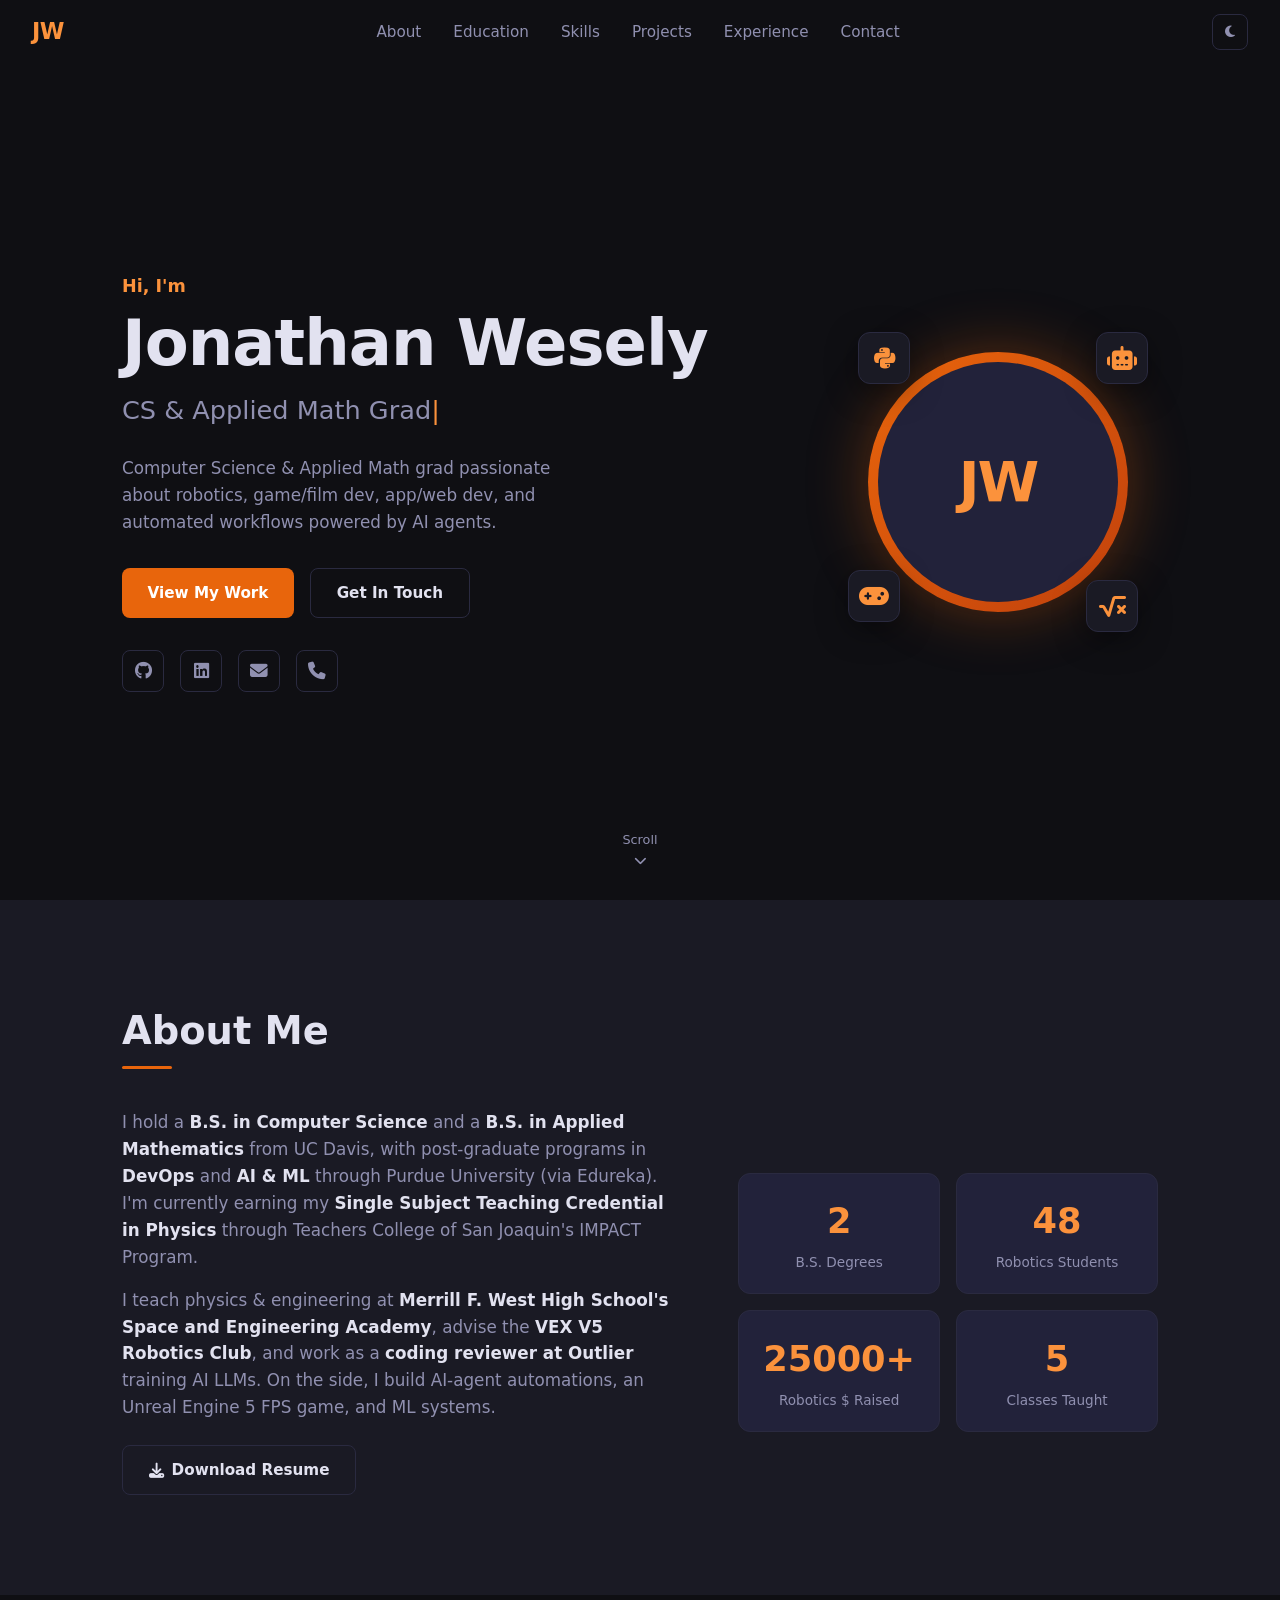
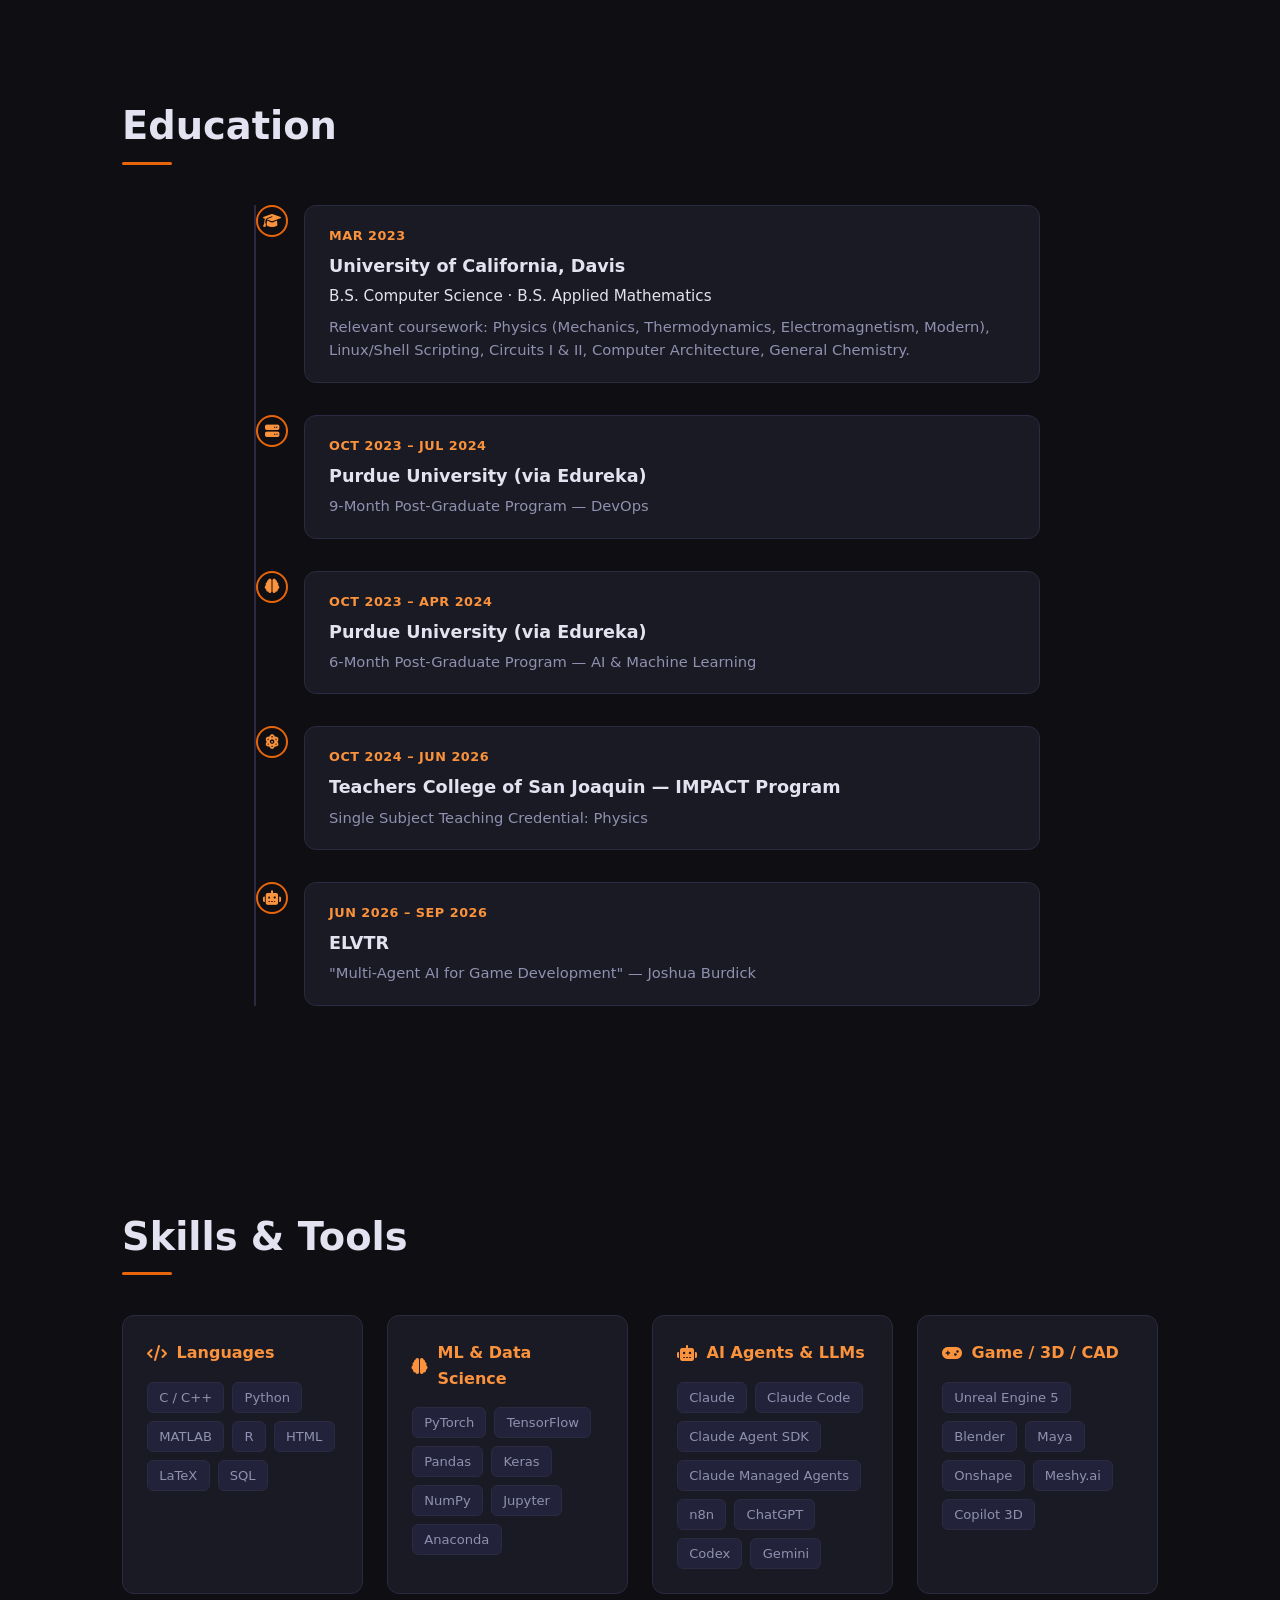
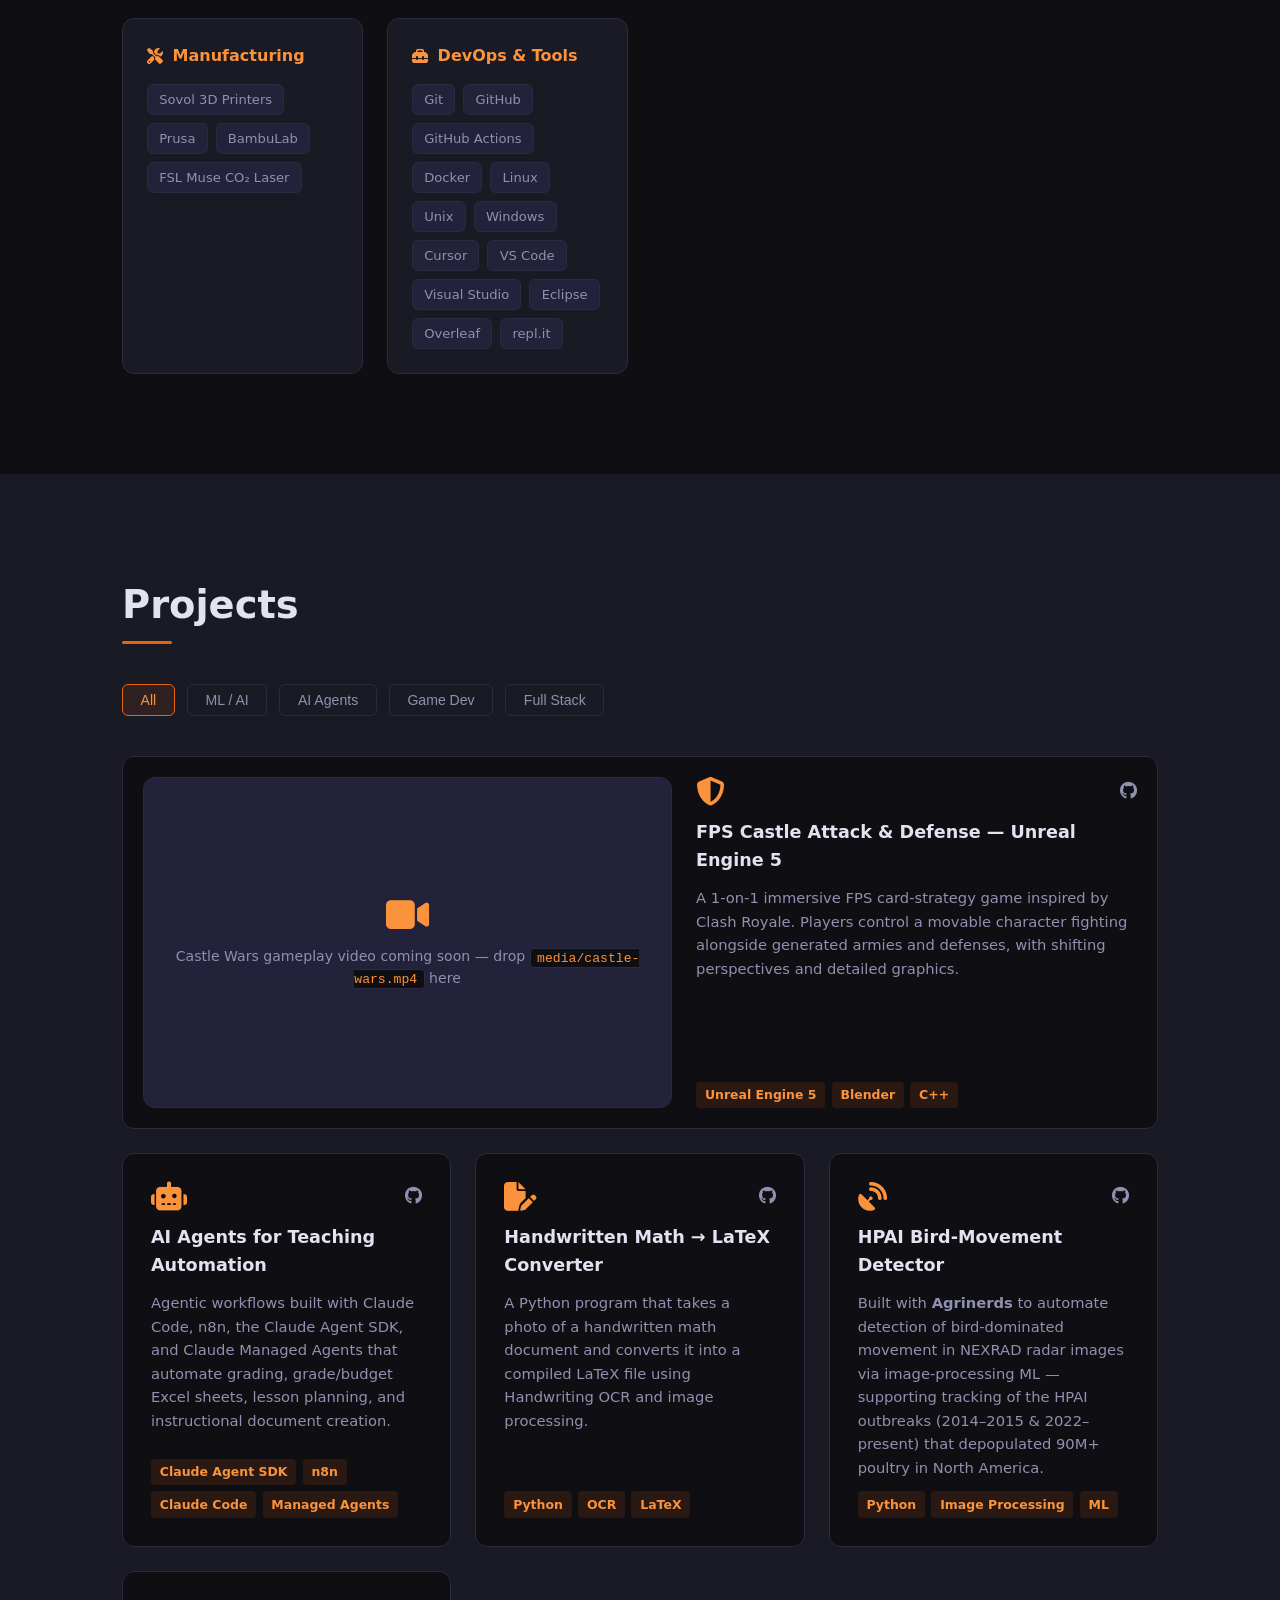
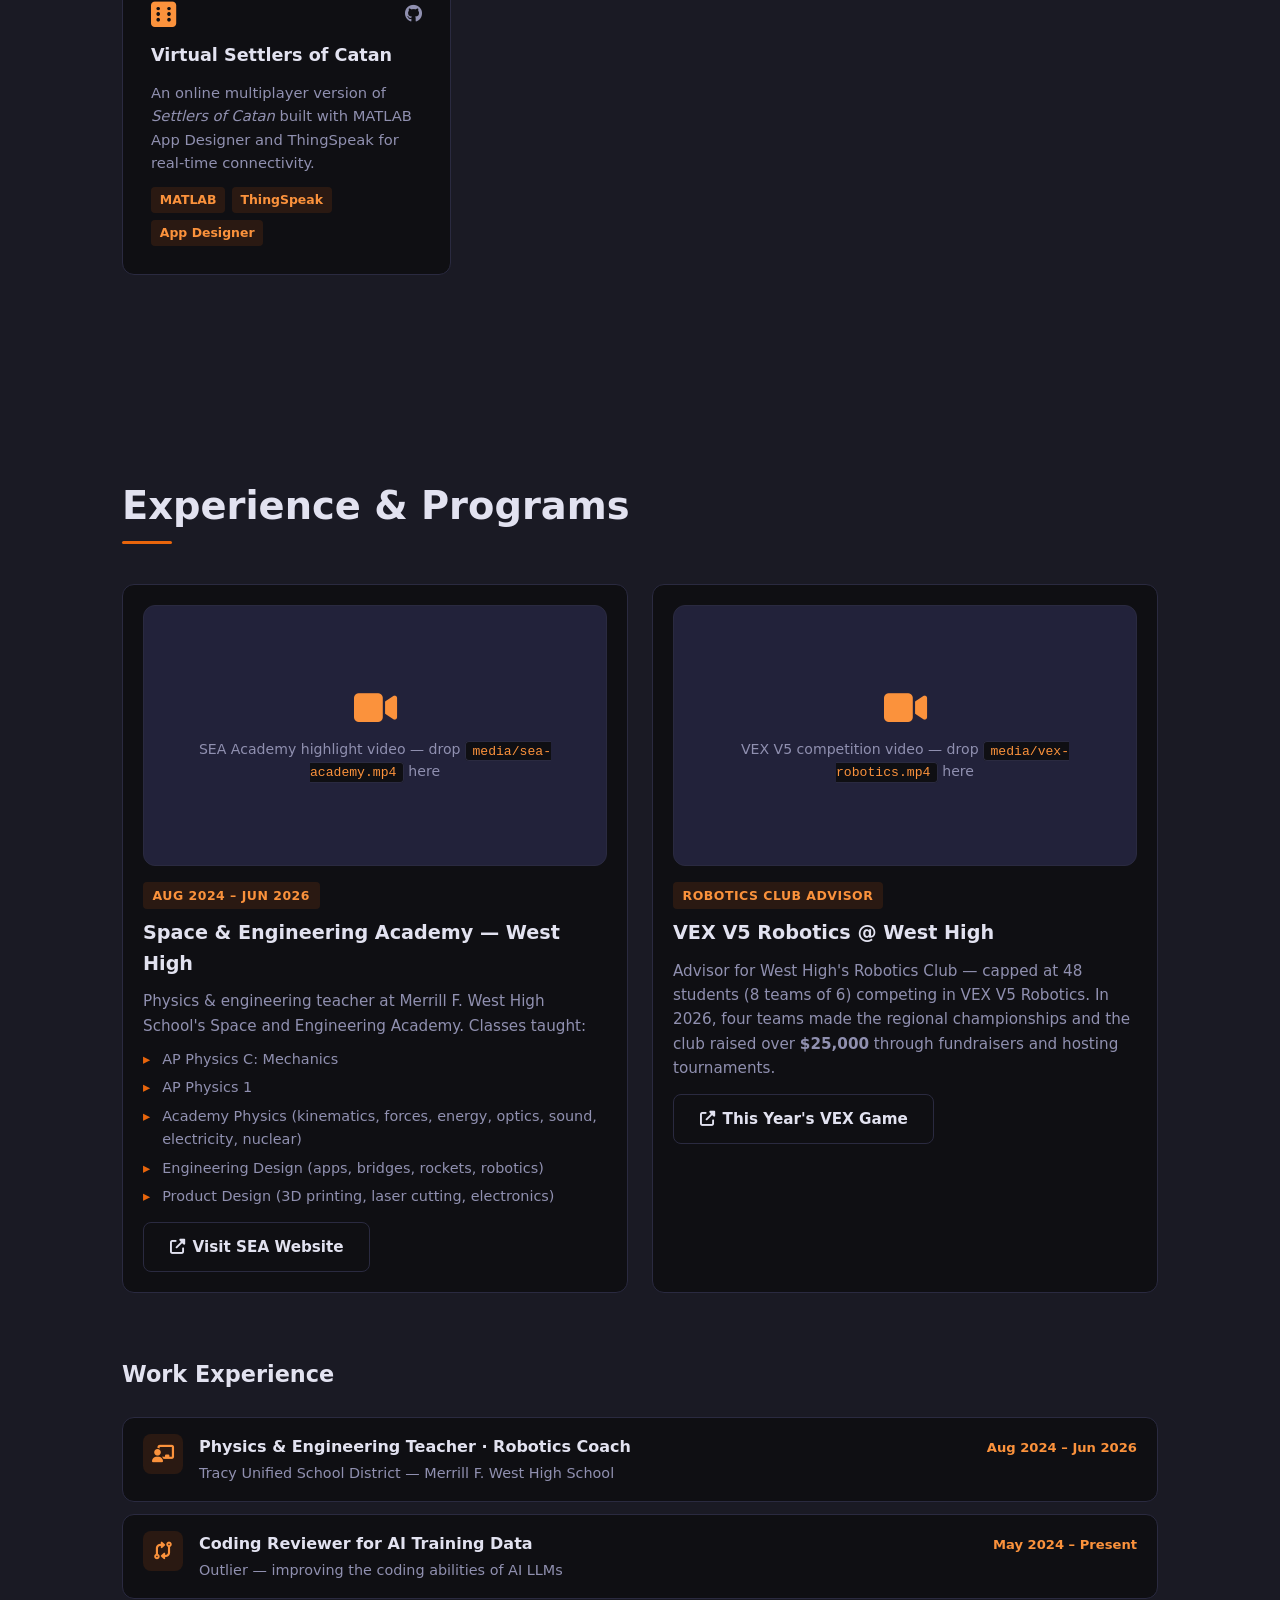
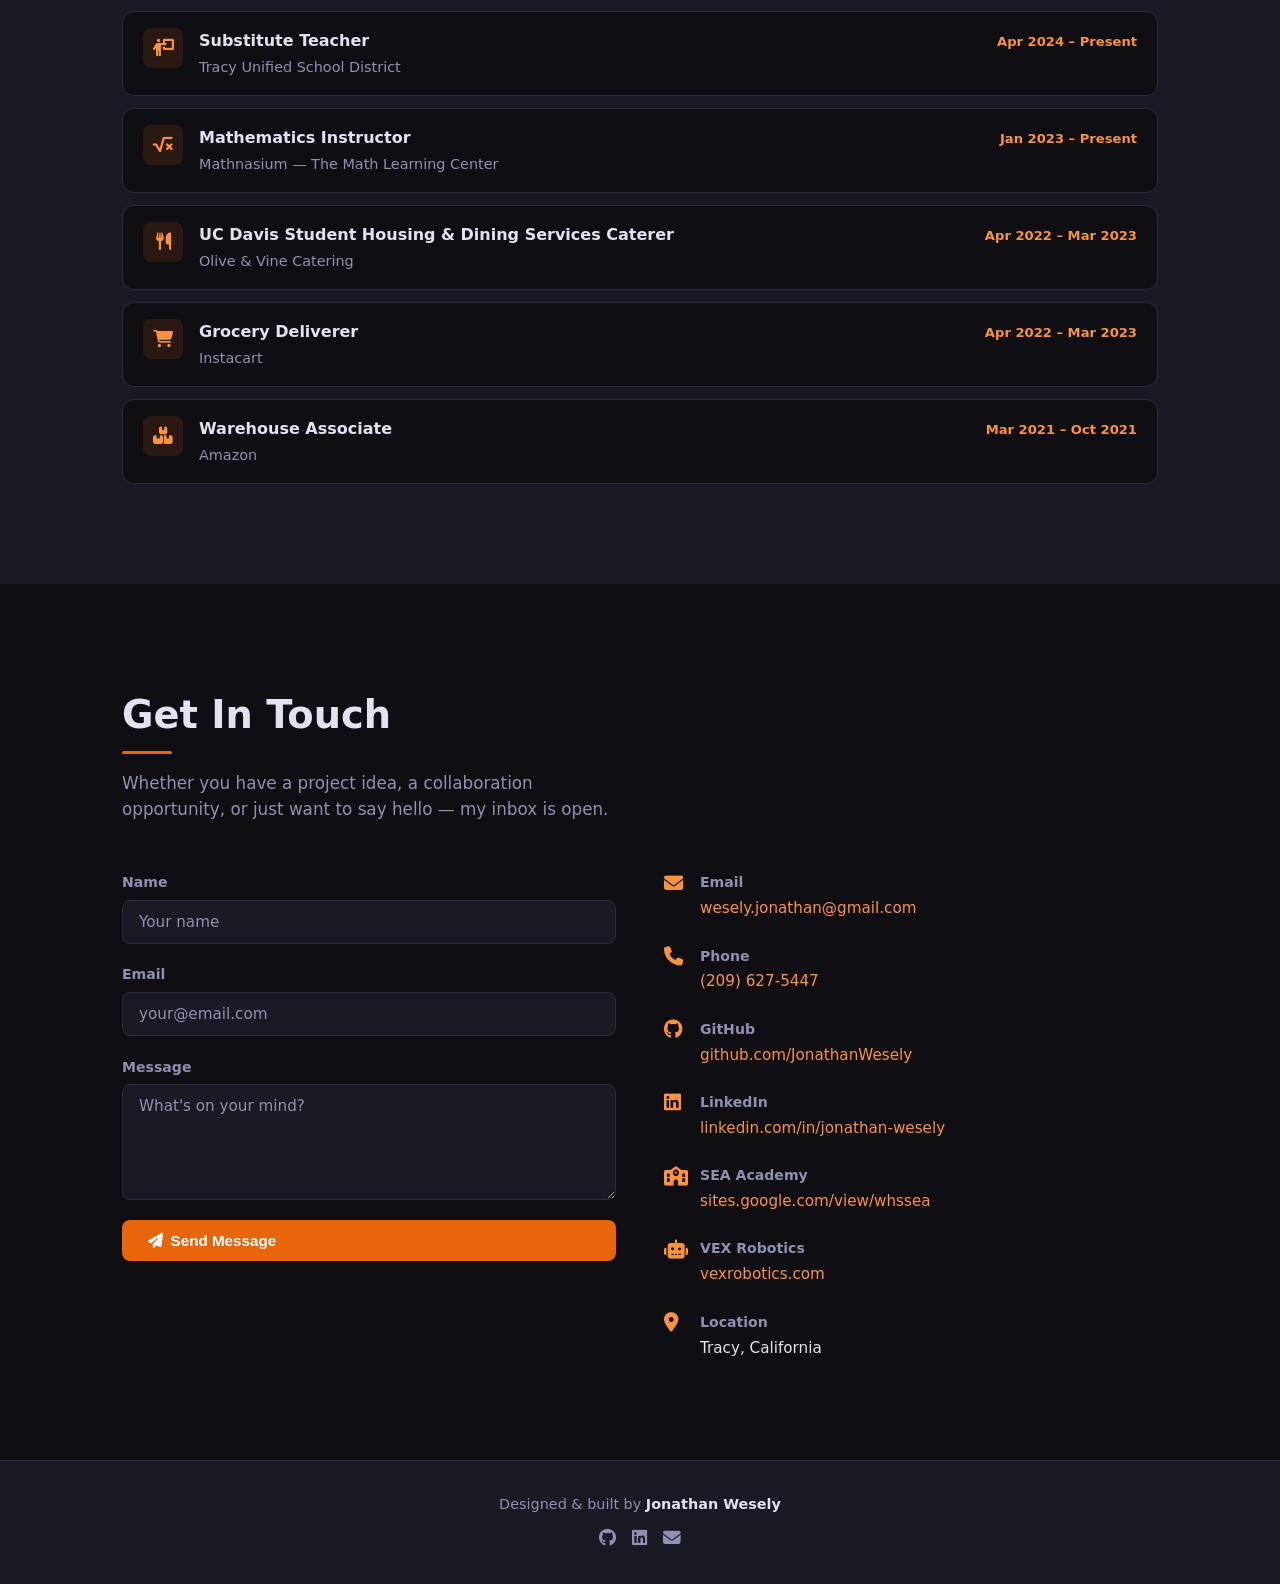
==== index.html @ e5f26222 "making the contact part work, also getting rid of the tic tac toe part." ====
<!DOCTYPE html>
<html lang="en">
  <head>
    <meta charset="UTF-8" />
    <meta name="viewport" content="width=device-width, initial-scale=1.0" />
    <title>Jonathan Wesely — CS, Applied Math, Robotics &amp; Game Dev</title>
    <link rel="stylesheet" href="styles.css" />
    <link
      rel="stylesheet"
      href="https://cdnjs.cloudflare.com/ajax/libs/font-awesome/6.5.0/css/all.min.css"
    />
  </head>
  <body>
    <!-- NAV -->
    <nav id="navbar">
      <a href="#hero" class="nav-logo">JW</a>
      <ul class="nav-links">
        <li><a href="#about">About</a></li>
        <li><a href="#education">Education</a></li>
        <li><a href="#skills">Skills</a></li>
        <li><a href="#projects">Projects</a></li>
        <li><a href="#experience">Experience</a></li>
        <li><a href="#contact">Contact</a></li>
      </ul>
      <button id="theme-toggle" aria-label="Toggle theme">
        <i class="fa-solid fa-moon"></i>
      </button>
      <button class="hamburger" id="hamburger" aria-label="Open menu">
        <span></span><span></span><span></span>
      </button>
    </nav>

    <!-- HERO -->
    <section id="hero">
      <div class="hero-content">
        <p class="hero-greeting">Hi, I'm</p>
        <h1 class="hero-name">Jonathan Wesely</h1>
        <h2 class="hero-title">
          <span class="typed-text"></span><span class="cursor">|</span>
        </h2>
        <p class="hero-bio">
          Computer Science &amp; Applied Math grad passionate about robotics,
          game/film dev, app/web dev, and automated workflows powered by AI agents.
        </p>
        <div class="hero-cta">
          <a href="#projects" class="btn btn-primary">View My Work</a>
          <a href="#contact" class="btn btn-outline">Get In Touch</a>
        </div>
        <div class="hero-socials">
          <a href="https://github.com/JonathanWesely" target="_blank" rel="noopener" aria-label="GitHub">
            <i class="fa-brands fa-github"></i>
          </a>
          <a href="https://linkedin.com/in/jonathan-wesely" target="_blank" rel="noopener" aria-label="LinkedIn">
            <i class="fa-brands fa-linkedin"></i>
          </a>
          <a href="mailto:wesely.jonathan@gmail.com" aria-label="Email">
            <i class="fa-solid fa-envelope"></i>
          </a>
          <a href="tel:+12096275447" aria-label="Phone">
            <i class="fa-solid fa-phone"></i>
          </a>
        </div>
      </div>
      <div class="hero-visual">
        <div class="avatar-ring">
          <div class="avatar-placeholder">JW</div>
        </div>
        <div class="floating-badge badge-1"><i class="fa-brands fa-python"></i></div>
        <div class="floating-badge badge-2"><i class="fa-solid fa-robot"></i></div>
        <div class="floating-badge badge-3"><i class="fa-solid fa-gamepad"></i></div>
        <div class="floating-badge badge-4"><i class="fa-solid fa-square-root-variable"></i></div>
      </div>
      <div class="scroll-indicator">
        <span>Scroll</span>
        <i class="fa-solid fa-chevron-down"></i>
      </div>
    </section>

    <!-- ABOUT -->
    <section id="about">
      <div class="section-container">
        <h2 class="section-title">About Me</h2>
        <div class="about-grid">
          <div class="about-text">
            <p>
              I hold a <strong>B.S. in Computer Science</strong> and a
              <strong>B.S. in Applied Mathematics</strong> from UC Davis, with
              post-graduate programs in <strong>DevOps</strong> and
              <strong>AI &amp; ML</strong> through Purdue University (via Edureka).
              I'm currently earning my <strong>Single Subject Teaching Credential
              in Physics</strong> through Teachers College of San Joaquin's IMPACT
              Program.
            </p>
            <p>
              I teach physics &amp; engineering at
              <strong>Merrill F. West High School's Space and Engineering
              Academy</strong>, advise the <strong>VEX V5 Robotics Club</strong>,
              and work as a <strong>coding reviewer at Outlier</strong> training AI
              LLMs. On the side, I build AI-agent automations, an Unreal Engine 5
              FPS game, and ML systems.
            </p>
            <a href="JonathanWesely_Resume.pdf" class="btn btn-outline" download>
              <i class="fa-solid fa-download"></i> Download Resume
            </a>
          </div>
          <div class="about-stats">
            <div class="stat-card">
              <span class="stat-number" data-target="2">0</span><span></span>
              <p>B.S. Degrees</p>
            </div>
            <div class="stat-card">
              <span class="stat-number" data-target="48">0</span><span></span>
              <p>Robotics Students</p>
            </div>
            <div class="stat-card">
              <span class="stat-number" data-target="25000">0</span><span>+</span>
              <p>Robotics $ Raised</p>
            </div>
            <div class="stat-card">
              <span class="stat-number" data-target="5">0</span><span></span>
              <p>Classes Taught</p>
            </div>
          </div>
        </div>
      </div>
    </section>

    <!-- EDUCATION -->
    <section id="education">
      <div class="section-container">
        <h2 class="section-title">Education</h2>
        <div class="timeline">

          <div class="timeline-item">
            <div class="timeline-dot"><i class="fa-solid fa-graduation-cap"></i></div>
            <div class="timeline-content">
              <div class="timeline-meta">Mar 2023</div>
              <h3>University of California, Davis</h3>
              <p class="timeline-sub">B.S. Computer Science · B.S. Applied Mathematics</p>
              <p>
                Relevant coursework: Physics (Mechanics, Thermodynamics,
                Electromagnetism, Modern), Linux/Shell Scripting, Circuits I &amp; II,
                Computer Architecture, General Chemistry.
              </p>
            </div>
          </div>

          <div class="timeline-item">
            <div class="timeline-dot"><i class="fa-solid fa-server"></i></div>
            <div class="timeline-content">
              <div class="timeline-meta">Oct 2023 – Jul 2024</div>
              <h3>Purdue University (via Edureka)</h3>
              <p class="timeline-sub">9-Month Post-Graduate Program — DevOps</p>
            </div>
          </div>

          <div class="timeline-item">
            <div class="timeline-dot"><i class="fa-solid fa-brain"></i></div>
            <div class="timeline-content">
              <div class="timeline-meta">Oct 2023 – Apr 2024</div>
              <h3>Purdue University (via Edureka)</h3>
              <p class="timeline-sub">6-Month Post-Graduate Program — AI &amp; Machine Learning</p>
            </div>
          </div>

          <div class="timeline-item">
            <div class="timeline-dot"><i class="fa-solid fa-atom"></i></div>
            <div class="timeline-content">
              <div class="timeline-meta">Oct 2024 – Jun 2026</div>
              <h3>Teachers College of San Joaquin — IMPACT Program</h3>
              <p class="timeline-sub">Single Subject Teaching Credential: Physics</p>
            </div>
          </div>

          <div class="timeline-item">
            <div class="timeline-dot"><i class="fa-solid fa-robot"></i></div>
            <div class="timeline-content">
              <div class="timeline-meta">Jun 2026 – Sep 2026</div>
              <h3>ELVTR</h3>
              <p class="timeline-sub">"Multi-Agent AI for Game Development" — Joshua Burdick</p>
            </div>
          </div>

        </div>
      </div>
    </section>

    <!-- SKILLS -->
    <section id="skills">
      <div class="section-container">
        <h2 class="section-title">Skills &amp; Tools</h2>
        <div class="skills-categories">
          <div class="skill-group">
            <h3><i class="fa-solid fa-code"></i> Languages</h3>
            <div class="skill-tags">
              <span>C / C++</span><span>Python</span><span>MATLAB</span><span>R</span>
              <span>HTML</span><span>LaTeX</span><span>SQL</span>
            </div>
          </div>
          <div class="skill-group">
            <h3><i class="fa-solid fa-brain"></i> ML &amp; Data Science</h3>
            <div class="skill-tags">
              <span>PyTorch</span><span>TensorFlow</span><span>Pandas</span>
              <span>Keras</span><span>NumPy</span><span>Jupyter</span><span>Anaconda</span>
            </div>
          </div>
          <div class="skill-group">
            <h3><i class="fa-solid fa-robot"></i> AI Agents &amp; LLMs</h3>
            <div class="skill-tags">
              <span>Claude</span><span>Claude Code</span><span>Claude Agent SDK</span>
              <span>Claude Managed Agents</span><span>n8n</span>
              <span>ChatGPT</span><span>Codex</span><span>Gemini</span>
            </div>
          </div>
          <div class="skill-group">
            <h3><i class="fa-solid fa-gamepad"></i> Game / 3D / CAD</h3>
            <div class="skill-tags">
              <span>Unreal Engine 5</span><span>Blender</span><span>Maya</span>
              <span>Onshape</span><span>Meshy.ai</span><span>Copilot 3D</span>
            </div>
          </div>
          <div class="skill-group">
            <h3><i class="fa-solid fa-screwdriver-wrench"></i> Manufacturing</h3>
            <div class="skill-tags">
              <span>Sovol 3D Printers</span><span>Prusa</span><span>BambuLab</span>
              <span>FSL Muse CO₂ Laser</span>
            </div>
          </div>
          <div class="skill-group">
            <h3><i class="fa-solid fa-toolbox"></i> DevOps &amp; Tools</h3>
            <div class="skill-tags">
              <span>Git</span><span>GitHub</span><span>GitHub Actions</span>
              <span>Docker</span><span>Linux</span><span>Unix</span><span>Windows</span>
              <span>Cursor</span><span>VS Code</span><span>Visual Studio</span>
              <span>Eclipse</span><span>Overleaf</span><span>repl.it</span>
            </div>
          </div>
        </div>
      </div>
    </section>

    <!-- PROJECTS -->
    <section id="projects">
      <div class="section-container">
        <h2 class="section-title">Projects</h2>
        <div class="filter-bar">
          <button class="filter-btn active" data-filter="all">All</button>
          <button class="filter-btn" data-filter="ml">ML / AI</button>
          <button class="filter-btn" data-filter="agents">AI Agents</button>
          <button class="filter-btn" data-filter="gamedev">Game Dev</button>
          <button class="filter-btn" data-filter="fullstack">Full Stack</button>
        </div>
        <div class="projects-grid">

          <article class="project-card project-card-featured" data-category="gamedev">
            <div class="project-media">
              <video class="project-video" controls preload="metadata" poster="">
                <source src="media/castle-wars.mp4" type="video/mp4" />
              </video>
              <div class="project-media-placeholder">
                <i class="fa-solid fa-video"></i>
                <span>Castle Wars gameplay video coming soon — drop <code>media/castle-wars.mp4</code> here</span>
              </div>
            </div>
            <div class="project-body">
              <div class="project-header">
                <i class="fa-solid fa-shield-halved project-icon"></i>
                <div class="project-links">
                  <a href="https://github.com/JonathanWesely" target="_blank" rel="noopener" aria-label="GitHub"><i class="fa-brands fa-github"></i></a>
                </div>
              </div>
              <h3>FPS Castle Attack &amp; Defense — Unreal Engine 5</h3>
              <p>
                A 1-on-1 immersive FPS card-strategy game inspired by Clash Royale.
                Players control a movable character fighting alongside generated
                armies and defenses, with shifting perspectives and detailed graphics.
              </p>
              <div class="project-tags">
                <span>Unreal Engine 5</span><span>Blender</span><span>C++</span>
              </div>
            </div>
          </article>

          <article class="project-card" data-category="agents">
            <div class="project-header">
              <i class="fa-solid fa-robot project-icon"></i>
              <div class="project-links">
                <a href="https://github.com/JonathanWesely" target="_blank" rel="noopener" aria-label="GitHub"><i class="fa-brands fa-github"></i></a>
              </div>
            </div>
            <h3>AI Agents for Teaching Automation</h3>
            <p>
              Agentic workflows built with Claude Code, n8n, the Claude Agent SDK,
              and Claude Managed Agents that automate grading, grade/budget Excel
              sheets, lesson planning, and instructional document creation.
            </p>
            <div class="project-tags">
              <span>Claude Agent SDK</span><span>n8n</span><span>Claude Code</span><span>Managed Agents</span>
            </div>
          </article>

          <article class="project-card" data-category="ml">
            <div class="project-header">
              <i class="fa-solid fa-file-pen project-icon"></i>
              <div class="project-links">
                <a href="https://github.com/JonathanWesely" target="_blank" rel="noopener" aria-label="GitHub"><i class="fa-brands fa-github"></i></a>
              </div>
            </div>
            <h3>Handwritten Math → LaTeX Converter</h3>
            <p>
              A Python program that takes a photo of a handwritten math document
              and converts it into a compiled LaTeX file using Handwriting OCR
              and image processing.
            </p>
            <div class="project-tags">
              <span>Python</span><span>OCR</span><span>LaTeX</span>
            </div>
          </article>

          <article class="project-card" data-category="ml">
            <div class="project-header">
              <i class="fa-solid fa-satellite-dish project-icon"></i>
              <div class="project-links">
                <a href="https://github.com/JonathanWesely" target="_blank" rel="noopener" aria-label="GitHub"><i class="fa-brands fa-github"></i></a>
              </div>
            </div>
            <h3>HPAI Bird-Movement Detector</h3>
            <p>
              Built with <strong>Agrinerds</strong> to automate detection of
              bird-dominated movement in NEXRAD radar images via image-processing
              ML — supporting tracking of the HPAI outbreaks (2014–2015 &amp;
              2022–present) that depopulated 90M+ poultry in North America.
            </p>
            <div class="project-tags">
              <span>Python</span><span>Image Processing</span><span>ML</span>
            </div>
          </article>

          <article class="project-card" data-category="fullstack">
            <div class="project-header">
              <i class="fa-solid fa-dice-six project-icon"></i>
              <div class="project-links">
                <a href="https://github.com/JonathanWesely" target="_blank" rel="noopener" aria-label="GitHub"><i class="fa-brands fa-github"></i></a>
              </div>
            </div>
            <h3>Virtual Settlers of Catan</h3>
            <p>
              An online multiplayer version of <em>Settlers of Catan</em> built
              with MATLAB App Designer and ThingSpeak for real-time
              connectivity.
            </p>
            <div class="project-tags">
              <span>MATLAB</span><span>ThingSpeak</span><span>App Designer</span>
            </div>
          </article>

        </div>
      </div>
    </section>

    <!-- EXPERIENCE / FEATURE VIDEOS -->
    <section id="experience">
      <div class="section-container">
        <h2 class="section-title">Experience &amp; Programs</h2>

        <div class="feature-grid">

          <article class="feature-card">
            <div class="project-media">
              <video class="project-video" controls preload="metadata" poster="">
                <source src="media/sea-academy.mp4" type="video/mp4" />
              </video>
              <div class="project-media-placeholder">
                <i class="fa-solid fa-video"></i>
                <span>SEA Academy highlight video — drop <code>media/sea-academy.mp4</code> here</span>
              </div>
            </div>
            <div class="feature-body">
              <span class="feature-tag">Aug 2024 – Jun 2026</span>
              <h3>Space &amp; Engineering Academy — West High</h3>
              <p>
                Physics &amp; engineering teacher at Merrill F. West High School's
                Space and Engineering Academy. Classes taught:
              </p>
              <ul class="feature-list">
                <li>AP Physics C: Mechanics</li>
                <li>AP Physics 1</li>
                <li>Academy Physics (kinematics, forces, energy, optics, sound, electricity, nuclear)</li>
                <li>Engineering Design (apps, bridges, rockets, robotics)</li>
                <li>Product Design (3D printing, laser cutting, electronics)</li>
              </ul>
              <a href="https://sites.google.com/view/whssea/home" target="_blank" rel="noopener" class="btn btn-outline">
                <i class="fa-solid fa-up-right-from-square"></i> Visit SEA Website
              </a>
            </div>
          </article>

          <article class="feature-card">
            <div class="project-media">
              <video class="project-video" controls preload="metadata" poster="">
                <source src="media/vex-robotics.mp4" type="video/mp4" />
              </video>
              <div class="project-media-placeholder">
                <i class="fa-solid fa-video"></i>
                <span>VEX V5 competition video — drop <code>media/vex-robotics.mp4</code> here</span>
              </div>
            </div>
            <div class="feature-body">
              <span class="feature-tag">Robotics Club Advisor</span>
              <h3>VEX V5 Robotics @ West High</h3>
              <p>
                Advisor for West High's Robotics Club — capped at 48 students
                (8 teams of 6) competing in VEX V5 Robotics. In 2026, four teams
                made the regional championships and the club raised over
                <strong>$25,000</strong> through fundraisers and hosting tournaments.
              </p>
              <a href="https://www.vexrobotics.com/v5/competition/vrc-current-game" target="_blank" rel="noopener" class="btn btn-outline">
                <i class="fa-solid fa-up-right-from-square"></i> This Year's VEX Game
              </a>
            </div>
          </article>

        </div>

        <h3 class="subsection-title">Work Experience</h3>
        <div class="experience-list">

          <div class="experience-item">
            <div class="exp-icon"><i class="fa-solid fa-chalkboard-user"></i></div>
            <div class="exp-content">
              <div class="exp-header">
                <h4>Physics &amp; Engineering Teacher · Robotics Coach</h4>
                <span class="exp-date">Aug 2024 – Jun 2026</span>
              </div>
              <p class="exp-company">Tracy Unified School District — Merrill F. West High School</p>
            </div>
          </div>

          <div class="experience-item">
            <div class="exp-icon"><i class="fa-solid fa-code-compare"></i></div>
            <div class="exp-content">
              <div class="exp-header">
                <h4>Coding Reviewer for AI Training Data</h4>
                <span class="exp-date">May 2024 – Present</span>
              </div>
              <p class="exp-company">Outlier — improving the coding abilities of AI LLMs</p>
            </div>
          </div>

          <div class="experience-item">
            <div class="exp-icon"><i class="fa-solid fa-person-chalkboard"></i></div>
            <div class="exp-content">
              <div class="exp-header">
                <h4>Substitute Teacher</h4>
                <span class="exp-date">Apr 2024 – Present</span>
              </div>
              <p class="exp-company">Tracy Unified School District</p>
            </div>
          </div>

          <div class="experience-item">
            <div class="exp-icon"><i class="fa-solid fa-square-root-variable"></i></div>
            <div class="exp-content">
              <div class="exp-header">
                <h4>Mathematics Instructor</h4>
                <span class="exp-date">Jan 2023 – Present</span>
              </div>
              <p class="exp-company">Mathnasium — The Math Learning Center</p>
            </div>
          </div>

          <div class="experience-item">
            <div class="exp-icon"><i class="fa-solid fa-utensils"></i></div>
            <div class="exp-content">
              <div class="exp-header">
                <h4>UC Davis Student Housing &amp; Dining Services Caterer</h4>
                <span class="exp-date">Apr 2022 – Mar 2023</span>
              </div>
              <p class="exp-company">Olive &amp; Vine Catering</p>
            </div>
          </div>

          <div class="experience-item">
            <div class="exp-icon"><i class="fa-solid fa-cart-shopping"></i></div>
            <div class="exp-content">
              <div class="exp-header">
                <h4>Grocery Deliverer</h4>
                <span class="exp-date">Apr 2022 – Mar 2023</span>
              </div>
              <p class="exp-company">Instacart</p>
            </div>
          </div>

          <div class="experience-item">
            <div class="exp-icon"><i class="fa-solid fa-boxes-stacked"></i></div>
            <div class="exp-content">
              <div class="exp-header">
                <h4>Warehouse Associate</h4>
                <span class="exp-date">Mar 2021 – Oct 2021</span>
              </div>
              <p class="exp-company">Amazon</p>
            </div>
          </div>

        </div>
      </div>
    </section>

    <!-- CONTACT -->
    <section id="contact">
      <div class="section-container">
        <h2 class="section-title">Get In Touch</h2>
        <p class="contact-sub">
          Whether you have a project idea, a collaboration opportunity, or just want
          to say hello — my inbox is open.
        </p>
        <div class="contact-grid">
          <form class="contact-form" id="contact-form" action="https://formspree.io/f/mgodwyvl" method="POST" novalidate>
            <div class="form-group">
              <label for="name">Name</label>
              <input type="text" id="name" name="name" placeholder="Your name" required />
            </div>
            <div class="form-group">
              <label for="email">Email</label>
              <input type="email" id="email" name="email" placeholder="your@email.com" required />
            </div>
            <div class="form-group">
              <label for="message">Message</label>
              <textarea id="message" name="message" rows="5" placeholder="What's on your mind?" required></textarea>
            </div>
            <button type="submit" class="btn btn-primary">
              <i class="fa-solid fa-paper-plane"></i> Send Message
            </button>
            <p class="form-status" id="form-status"></p>
          </form>
          <div class="contact-info">
            <div class="contact-item">
              <i class="fa-solid fa-envelope"></i>
              <div>
                <strong>Email</strong>
                <a href="mailto:wesely.jonathan@gmail.com">wesely.jonathan@gmail.com</a>
              </div>
            </div>
            <div class="contact-item">
              <i class="fa-solid fa-phone"></i>
              <div>
                <strong>Phone</strong>
                <a href="tel:+12096275447">(209) 627-5447</a>
              </div>
            </div>
            <div class="contact-item">
              <i class="fa-brands fa-github"></i>
              <div>
                <strong>GitHub</strong>
                <a href="https://github.com/JonathanWesely" target="_blank" rel="noopener">github.com/JonathanWesely</a>
              </div>
            </div>
            <div class="contact-item">
              <i class="fa-brands fa-linkedin"></i>
              <div>
                <strong>LinkedIn</strong>
                <a href="https://linkedin.com/in/jonathan-wesely" target="_blank" rel="noopener">linkedin.com/in/jonathan-wesely</a>
              </div>
            </div>
            <div class="contact-item">
              <i class="fa-solid fa-school"></i>
              <div>
                <strong>SEA Academy</strong>
                <a href="https://sites.google.com/view/whssea/home" target="_blank" rel="noopener">sites.google.com/view/whssea</a>
              </div>
            </div>
            <div class="contact-item">
              <i class="fa-solid fa-robot"></i>
              <div>
                <strong>VEX Robotics</strong>
                <a href="https://www.vexrobotics.com/v5/competition/vrc-current-game" target="_blank" rel="noopener">vexrobotics.com</a>
              </div>
            </div>
            <div class="contact-item">
              <i class="fa-solid fa-location-dot"></i>
              <div>
                <strong>Location</strong>
                <span>Tracy, California</span>
              </div>
            </div>
          </div>
        </div>
      </div>
    </section>

    <!-- FOOTER -->
    <footer>
      <p>Designed &amp; built by <strong>Jonathan Wesely</strong></p>
      <p class="footer-sub">
        <a href="https://github.com/JonathanWesely" target="_blank" rel="noopener" aria-label="GitHub">
          <i class="fa-brands fa-github"></i>
        </a>
        <a href="https://linkedin.com/in/jonathan-wesely" target="_blank" rel="noopener" aria-label="LinkedIn">
          <i class="fa-brands fa-linkedin"></i>
        </a>
        <a href="mailto:wesely.jonathan@gmail.com" aria-label="Email">
          <i class="fa-solid fa-envelope"></i>
        </a>
      </p>
    </footer>

    <script src="script.js"></script>
  </body>
</html>
---- styles.css ----
/* ===== RESET & BASE ===== */
*, *::before, *::after { box-sizing: border-box; margin: 0; padding: 0; }

:root {
  --bg:        #0f0f13;
  --bg-card:   #1a1a24;
  --bg-card2:  #22223a;
  --accent:    #e8650c;
  --accent2:   #fb923c;
  --text:      #e2e2f0;
  --text-muted:#9090b0;
  --border:    #2a2a40;
  --nav-h:     64px;
  --radius:    12px;
  --shadow:    0 8px 32px rgba(0,0,0,.4);
  --transition: .25s ease;
}

[data-theme="light"] {
  --bg:        #f5f5fb;
  --bg-card:   #ffffff;
  --bg-card2:  #eeeef8;
  --text:      #1a1a2e;
  --text-muted:#5a5a78;
  --border:    #d8d8ec;
  --shadow:    0 8px 32px rgba(100,100,140,.12);
}

html { scroll-behavior: smooth; }

body {
  font-family: 'Segoe UI', system-ui, -apple-system, sans-serif;
  background: var(--bg);
  color: var(--text);
  line-height: 1.6;
  overflow-x: hidden;
  transition: background var(--transition), color var(--transition);
}

a { color: var(--accent2); text-decoration: none; transition: color var(--transition); }
a:hover { color: var(--accent); }

/* ===== NAV ===== */
#navbar {
  position: fixed;
  top: 0; left: 0; right: 0;
  height: var(--nav-h);
  display: flex;
  align-items: center;
  justify-content: space-between;
  padding: 0 2rem;
  background: transparent;
  z-index: 1000;
  transition: background var(--transition), box-shadow var(--transition);
}

#navbar.scrolled {
  background: var(--bg);
  box-shadow: 0 2px 20px rgba(0,0,0,.3);
}

.nav-logo {
  font-size: 1.4rem;
  font-weight: 800;
  color: var(--accent2);
  letter-spacing: -0.5px;
}
.nav-logo:hover { color: var(--accent); }

.nav-links {
  display: flex;
  gap: 2rem;
  list-style: none;
}

.nav-links a {
  color: var(--text-muted);
  font-size: .95rem;
  font-weight: 500;
  transition: color var(--transition);
}
.nav-links a:hover, .nav-links a.active { color: var(--text); }

#theme-toggle {
  background: none;
  border: 1.5px solid var(--border);
  color: var(--text-muted);
  width: 36px; height: 36px;
  border-radius: 8px;
  cursor: pointer;
  display: flex;
  align-items: center;
  justify-content: center;
  transition: all var(--transition);
}
#theme-toggle:hover { border-color: var(--accent); color: var(--accent2); }

.hamburger {
  display: none;
  flex-direction: column;
  gap: 5px;
  background: none;
  border: none;
  cursor: pointer;
  padding: 4px;
}
.hamburger span {
  display: block;
  width: 22px; height: 2px;
  background: var(--text);
  border-radius: 2px;
  transition: all var(--transition);
}

/* ===== SECTION SHARED ===== */
section { padding: 100px 0; }
.section-container { max-width: 1100px; margin: 0 auto; padding: 0 2rem; }

.section-title {
  font-size: clamp(1.8rem, 4vw, 2.4rem);
  font-weight: 800;
  margin-bottom: 3rem;
  position: relative;
  display: inline-block;
}
.section-title::after {
  content: '';
  position: absolute;
  bottom: -8px; left: 0;
  width: 50px; height: 3px;
  background: var(--accent);
  border-radius: 2px;
}

/* ===== BUTTONS ===== */
.btn {
  display: inline-flex;
  align-items: center;
  gap: .5rem;
  padding: .75rem 1.6rem;
  border-radius: 8px;
  font-size: .95rem;
  font-weight: 600;
  cursor: pointer;
  transition: all var(--transition);
  border: none;
}
.btn-primary {
  background: var(--accent);
  color: #fff;
}
.btn-primary:hover {
  background: var(--accent2);
  transform: translateY(-2px);
  box-shadow: 0 6px 20px rgba(232,101,12,.4);
  color: #fff;
}
.btn-outline {
  background: transparent;
  border: 1.5px solid var(--border);
  color: var(--text);
}
.btn-outline:hover {
  border-color: var(--accent);
  color: var(--accent2);
  transform: translateY(-2px);
}

/* ===== HERO ===== */
#hero {
  min-height: 100vh;
  display: flex;
  align-items: center;
  justify-content: space-between;
  gap: 2rem;
  padding: calc(var(--nav-h) + 2rem) 2rem 2rem;
  max-width: 1100px;
  margin: 0 auto;
  position: relative;
}

.hero-content { flex: 1; max-width: 600px; }

.hero-greeting {
  color: var(--accent2);
  font-size: 1.1rem;
  font-weight: 600;
  margin-bottom: .5rem;
}

.hero-name {
  font-size: clamp(2.5rem, 6vw, 4rem);
  font-weight: 900;
  line-height: 1.1;
  margin-bottom: .75rem;
  letter-spacing: -1px;
}

.hero-title {
  font-size: clamp(1.2rem, 3vw, 1.6rem);
  font-weight: 400;
  color: var(--text-muted);
  margin-bottom: 1.5rem;
  min-height: 2rem;
}

.cursor {
  display: inline-block;
  animation: blink .8s step-end infinite;
  color: var(--accent2);
}
@keyframes blink { 50% { opacity: 0; } }

.hero-bio {
  color: var(--text-muted);
  font-size: 1.05rem;
  margin-bottom: 2rem;
  max-width: 480px;
}

.hero-cta {
  display: flex;
  gap: 1rem;
  flex-wrap: wrap;
  margin-bottom: 2rem;
}

.hero-socials { display: flex; gap: 1rem; }
.hero-socials a {
  width: 42px; height: 42px;
  border: 1.5px solid var(--border);
  border-radius: 8px;
  display: flex;
  align-items: center;
  justify-content: center;
  color: var(--text-muted);
  font-size: 1.1rem;
  transition: all var(--transition);
}
.hero-socials a:hover {
  border-color: var(--accent);
  color: var(--accent2);
  transform: translateY(-3px);
}

/* Avatar */
.hero-visual {
  position: relative;
  width: 320px;
  height: 320px;
  flex-shrink: 0;
}

.avatar-ring {
  width: 260px; height: 260px;
  border-radius: 50%;
  background: linear-gradient(135deg, var(--accent), #c2410c);
  display: flex;
  align-items: center;
  justify-content: center;
  box-shadow: 0 0 60px rgba(232,101,12,.35);
  position: absolute;
  top: 50%; left: 50%;
  transform: translate(-50%,-50%);
}

.avatar-placeholder {
  width: 240px; height: 240px;
  border-radius: 50%;
  background: var(--bg-card2);
  display: flex;
  align-items: center;
  justify-content: center;
  font-size: 3.5rem;
  font-weight: 900;
  color: var(--accent2);
  letter-spacing: -2px;
}

.floating-badge {
  position: absolute;
  width: 52px; height: 52px;
  border-radius: 12px;
  background: var(--bg-card);
  border: 1.5px solid var(--border);
  display: flex;
  align-items: center;
  justify-content: center;
  font-size: 1.5rem;
  color: var(--accent2);
  box-shadow: var(--shadow);
  animation: float 4s ease-in-out infinite;
}
.badge-1 { top:  10px; left:  20px; animation-delay: 0s; }
.badge-2 { top:  10px; right: 10px; animation-delay: .7s; }
.badge-3 { bottom: 20px; left: 10px; animation-delay: 1.4s; }
.badge-4 { bottom: 10px; right: 20px; animation-delay: 2.1s; }

@keyframes float {
  0%,100% { transform: translateY(0); }
  50%      { transform: translateY(-10px); }
}

.scroll-indicator {
  position: absolute;
  bottom: 2rem; left: 50%;
  transform: translateX(-50%);
  display: flex;
  flex-direction: column;
  align-items: center;
  gap: .3rem;
  color: var(--text-muted);
  font-size: .8rem;
  animation: float 2s ease-in-out infinite;
}

/* ===== ABOUT ===== */
#about { background: var(--bg-card); }

.about-grid {
  display: grid;
  grid-template-columns: 1fr auto;
  gap: 4rem;
  align-items: center;
}

.about-text p {
  color: var(--text-muted);
  margin-bottom: 1rem;
  font-size: 1.05rem;
}
.about-text p strong { color: var(--text); }
.about-text .btn { margin-top: .5rem; }

.about-stats {
  display: grid;
  grid-template-columns: 1fr 1fr;
  gap: 1rem;
}

.stat-card {
  background: var(--bg-card2);
  border: 1px solid var(--border);
  border-radius: var(--radius);
  padding: 1.2rem 1.5rem;
  text-align: center;
  min-width: 130px;
}
.stat-card span { font-size: 2.2rem; font-weight: 900; color: var(--accent2); }
.stat-card p { color: var(--text-muted); font-size: .85rem; margin-top: .2rem; }

/* ===== SKILLS ===== */
.skills-categories {
  display: grid;
  grid-template-columns: repeat(auto-fit, minmax(240px, 1fr));
  gap: 1.5rem;
}

.skill-group {
  background: var(--bg-card);
  border: 1px solid var(--border);
  border-radius: var(--radius);
  padding: 1.5rem;
  transition: border-color var(--transition), transform var(--transition);
}
.skill-group:hover { border-color: var(--accent); transform: translateY(-4px); }

.skill-group h3 {
  display: flex;
  align-items: center;
  gap: .6rem;
  margin-bottom: 1rem;
  font-size: 1rem;
  color: var(--accent2);
}

.skill-tags { display: flex; flex-wrap: wrap; gap: .5rem; }
.skill-tags span {
  background: var(--bg-card2);
  border: 1px solid var(--border);
  border-radius: 6px;
  padding: .25rem .7rem;
  font-size: .82rem;
  color: var(--text-muted);
  transition: all var(--transition);
}
.skill-tags span:hover { border-color: var(--accent); color: var(--accent2); }

/* ===== PROJECTS ===== */
#projects { background: var(--bg-card); }

.filter-bar {
  display: flex;
  gap: .75rem;
  margin-bottom: 2.5rem;
  flex-wrap: wrap;
}

.filter-btn {
  padding: .45rem 1.1rem;
  border-radius: 6px;
  border: 1.5px solid var(--border);
  background: transparent;
  color: var(--text-muted);
  font-size: .88rem;
  font-weight: 500;
  cursor: pointer;
  transition: all var(--transition);
}
.filter-btn.active, .filter-btn:hover {
  border-color: var(--accent);
  color: var(--accent2);
  background: rgba(232,101,12,.1);
}

.projects-grid {
  display: grid;
  grid-template-columns: repeat(auto-fill, minmax(300px, 1fr));
  gap: 1.5rem;
}

.project-card {
  background: var(--bg);
  border: 1px solid var(--border);
  border-radius: var(--radius);
  padding: 1.75rem;
  display: flex;
  flex-direction: column;
  gap: .75rem;
  transition: all var(--transition);
}
.project-card:hover {
  border-color: var(--accent);
  transform: translateY(-6px);
  box-shadow: var(--shadow);
}
.project-card.hidden { display: none; }

.project-header {
  display: flex;
  align-items: flex-start;
  justify-content: space-between;
}

.project-icon {
  font-size: 1.8rem;
  color: var(--accent2);
}

.project-links {
  display: flex;
  gap: .75rem;
}
.project-links a {
  color: var(--text-muted);
  font-size: 1.1rem;
  transition: color var(--transition);
}
.project-links a:hover { color: var(--accent2); }

.project-card h3 {
  font-size: 1.1rem;
  font-weight: 700;
}

.project-card p {
  color: var(--text-muted);
  font-size: .92rem;
  flex: 1;
}

.project-tags {
  display: flex;
  flex-wrap: wrap;
  gap: .4rem;
}
.project-tags span {
  background: rgba(232,101,12,.12);
  color: var(--accent2);
  border-radius: 4px;
  padding: .2rem .55rem;
  font-size: .78rem;
  font-weight: 600;
}

/* ===== PROJECT MEDIA (images / videos) ===== */
.project-media {
  position: relative;
  width: 100%;
  aspect-ratio: 16 / 9;
  background: var(--bg-card2);
  border-radius: var(--radius);
  overflow: hidden;
  margin-bottom: 1rem;
  border: 1px solid var(--border);
}
.project-video {
  width: 100%;
  height: 100%;
  object-fit: cover;
  display: block;
  position: relative;
  z-index: 2;
  background: #000;
}
.project-video:not([src])[poster=""] { display: none; }
.project-media-placeholder {
  position: absolute;
  inset: 0;
  display: flex;
  flex-direction: column;
  align-items: center;
  justify-content: center;
  gap: .75rem;
  color: var(--text-muted);
  text-align: center;
  padding: 1.5rem;
  z-index: 1;
}
.project-media-placeholder i {
  font-size: 2.4rem;
  color: var(--accent2);
}
.project-media-placeholder span { font-size: .88rem; line-height: 1.5; }
.project-media-placeholder code {
  background: var(--bg);
  border: 1px solid var(--border);
  border-radius: 4px;
  padding: .1rem .4rem;
  font-size: .82rem;
  color: var(--accent2);
}
/* Hide placeholder once a video successfully loads */
.project-video.loaded + .project-media-placeholder { display: none; }

.project-card-featured {
  grid-column: 1 / -1;
  display: grid;
  grid-template-columns: 1.2fr 1fr;
  gap: 1.5rem;
  padding: 1.25rem;
}
.project-card-featured .project-media { margin-bottom: 0; aspect-ratio: 16 / 10; }
.project-card-featured .project-body {
  display: flex;
  flex-direction: column;
  gap: .75rem;
  justify-content: center;
}
@media (max-width: 800px) {
  .project-card-featured { grid-template-columns: 1fr; }
}

/* ===== EDUCATION TIMELINE ===== */
#education { background: var(--bg); }

.timeline {
  position: relative;
  max-width: 800px;
  margin: 0 auto;
  padding-left: 2rem;
}
.timeline::before {
  content: '';
  position: absolute;
  left: 14px; top: 0; bottom: 0;
  width: 2px;
  background: var(--border);
}
.timeline-item {
  position: relative;
  padding: 0 0 2rem 2rem;
}
.timeline-item:last-child { padding-bottom: 0; }
.timeline-dot {
  position: absolute;
  left: -16px; top: 0;
  width: 32px; height: 32px;
  border-radius: 50%;
  background: var(--bg);
  border: 2px solid var(--accent);
  display: flex;
  align-items: center;
  justify-content: center;
  color: var(--accent2);
  font-size: .9rem;
  z-index: 1;
}
.timeline-content {
  background: var(--bg-card);
  border: 1px solid var(--border);
  border-radius: var(--radius);
  padding: 1.25rem 1.5rem;
  transition: border-color var(--transition), transform var(--transition);
}
.timeline-content:hover {
  border-color: var(--accent);
  transform: translateX(4px);
}
.timeline-meta {
  font-size: .8rem;
  color: var(--accent2);
  font-weight: 600;
  text-transform: uppercase;
  letter-spacing: .04em;
  margin-bottom: .35rem;
}
.timeline-content h3 {
  font-size: 1.1rem;
  font-weight: 700;
  margin-bottom: .25rem;
}
.timeline-sub {
  color: var(--text);
  font-size: .95rem;
  font-weight: 500;
  margin-bottom: .4rem;
}
.timeline-content p:last-child {
  color: var(--text-muted);
  font-size: .92rem;
  margin: 0;
}

/* ===== EXPERIENCE & FEATURE CARDS ===== */
#experience { background: var(--bg-card); }

.feature-grid {
  display: grid;
  grid-template-columns: 1fr 1fr;
  gap: 1.5rem;
  margin-bottom: 4rem;
}
@media (max-width: 800px) {
  .feature-grid { grid-template-columns: 1fr; }
}

.feature-card {
  background: var(--bg);
  border: 1px solid var(--border);
  border-radius: var(--radius);
  padding: 1.25rem;
  display: flex;
  flex-direction: column;
  gap: 1rem;
  transition: border-color var(--transition), transform var(--transition);
}
.feature-card:hover {
  border-color: var(--accent);
  transform: translateY(-4px);
}
.feature-card .project-media { margin-bottom: 0; }
.feature-body { display: flex; flex-direction: column; gap: .6rem; }
.feature-tag {
  display: inline-block;
  align-self: flex-start;
  background: rgba(232,101,12,.12);
  color: var(--accent2);
  border-radius: 4px;
  padding: .2rem .6rem;
  font-size: .78rem;
  font-weight: 700;
  text-transform: uppercase;
  letter-spacing: .04em;
}
.feature-body h3 {
  font-size: 1.2rem;
  font-weight: 700;
}
.feature-body > p {
  color: var(--text-muted);
  font-size: .95rem;
}
.feature-list {
  list-style: none;
  padding: 0;
  display: flex;
  flex-direction: column;
  gap: .35rem;
}
.feature-list li {
  color: var(--text-muted);
  font-size: .9rem;
  padding-left: 1.2rem;
  position: relative;
}
.feature-list li::before {
  content: '▸';
  position: absolute;
  left: 0;
  color: var(--accent);
  font-weight: 700;
}
.feature-body .btn { align-self: flex-start; margin-top: .25rem; }

.subsection-title {
  font-size: 1.4rem;
  font-weight: 700;
  margin-bottom: 1.5rem;
  color: var(--text);
}

.experience-list {
  display: flex;
  flex-direction: column;
  gap: .75rem;
}
.experience-item {
  display: flex;
  align-items: flex-start;
  gap: 1rem;
  background: var(--bg);
  border: 1px solid var(--border);
  border-radius: var(--radius);
  padding: 1rem 1.25rem;
  transition: border-color var(--transition), transform var(--transition);
}
.experience-item:hover {
  border-color: var(--accent);
  transform: translateX(4px);
}
.exp-icon {
  width: 40px; height: 40px;
  flex-shrink: 0;
  border-radius: 8px;
  background: rgba(232,101,12,.12);
  color: var(--accent2);
  display: flex;
  align-items: center;
  justify-content: center;
  font-size: 1.1rem;
}
.exp-content { flex: 1; min-width: 0; }
.exp-header {
  display: flex;
  justify-content: space-between;
  align-items: baseline;
  gap: 1rem;
  flex-wrap: wrap;
  margin-bottom: .15rem;
}
.exp-header h4 {
  font-size: 1rem;
  font-weight: 700;
  color: var(--text);
}
.exp-date {
  font-size: .82rem;
  color: var(--accent2);
  font-weight: 600;
  white-space: nowrap;
}
.exp-company {
  font-size: .9rem;
  color: var(--text-muted);
  margin: 0;
}

/* ===== CONTACT ===== */
.contact-sub {
  color: var(--text-muted);
  font-size: 1.05rem;
  margin-top: -1.5rem;
  margin-bottom: 3rem;
  max-width: 500px;
}

.contact-grid {
  display: grid;
  grid-template-columns: 1fr 1fr;
  gap: 3rem;
  align-items: start;
}

.contact-form { display: flex; flex-direction: column; gap: 1.2rem; }

.form-group { display: flex; flex-direction: column; gap: .4rem; }
.form-group label { font-size: .88rem; font-weight: 600; color: var(--text-muted); }
.form-group input,
.form-group textarea {
  background: var(--bg-card);
  border: 1.5px solid var(--border);
  border-radius: 8px;
  padding: .75rem 1rem;
  color: var(--text);
  font-size: .95rem;
  font-family: inherit;
  transition: border-color var(--transition);
  resize: vertical;
}
.form-group input:focus,
.form-group textarea:focus {
  outline: none;
  border-color: var(--accent);
}
.form-group input::placeholder,
.form-group textarea::placeholder { color: var(--text-muted); }

.form-status {
  font-size: .9rem;
  min-height: 1.4rem;
}
.form-status.success { color: #4ade80; }
.form-status.error   { color: #f87171; }

.contact-info {
  display: flex;
  flex-direction: column;
  gap: 1.5rem;
}
.contact-item {
  display: flex;
  align-items: flex-start;
  gap: 1rem;
}
.contact-item > i {
  font-size: 1.2rem;
  color: var(--accent2);
  margin-top: .15rem;
  width: 20px;
  flex-shrink: 0;
}
.contact-item div { display: flex; flex-direction: column; gap: .15rem; }
.contact-item strong { font-size: .88rem; color: var(--text-muted); font-weight: 600; }
.contact-item a, .contact-item span { font-size: .95rem; }

/* ===== FOOTER ===== */
footer {
  background: var(--bg-card);
  border-top: 1px solid var(--border);
  padding: 2rem;
  text-align: center;
  color: var(--text-muted);
  font-size: .9rem;
}
footer strong { color: var(--text); }
.footer-sub { margin-top: .5rem; display: flex; justify-content: center; gap: 1rem; }
.footer-sub a { color: var(--text-muted); font-size: 1.1rem; }
.footer-sub a:hover { color: var(--accent2); }

/* ===== SCROLL ANIMATIONS ===== */
.reveal {
  opacity: 0;
  transform: translateY(24px);
  transition: opacity .6s ease, transform .6s ease;
}
.reveal.visible {
  opacity: 1;
  transform: none;
}

/* ===== RESPONSIVE ===== */
@media (max-width: 900px) {
  #hero { flex-direction: column; text-align: center; padding-top: calc(var(--nav-h) + 3rem); }
  .hero-cta, .hero-socials { justify-content: center; }
  .hero-bio { margin: 0 auto 2rem; }
  .about-grid { grid-template-columns: 1fr; }
  .contact-grid { grid-template-columns: 1fr; }
}

@media (max-width: 680px) {
  .nav-links { display: none; }
  .hamburger { display: flex; }
  .nav-links.open {
    display: flex;
    flex-direction: column;
    position: absolute;
    top: var(--nav-h); left: 0; right: 0;
    background: var(--bg-card);
    border-bottom: 1px solid var(--border);
    padding: 1.5rem 2rem;
    gap: 1.2rem;
  }
  .hero-visual { display: none; }
  .about-stats { grid-template-columns: repeat(2,1fr); }
  .scroll-indicator { display: none; }
}
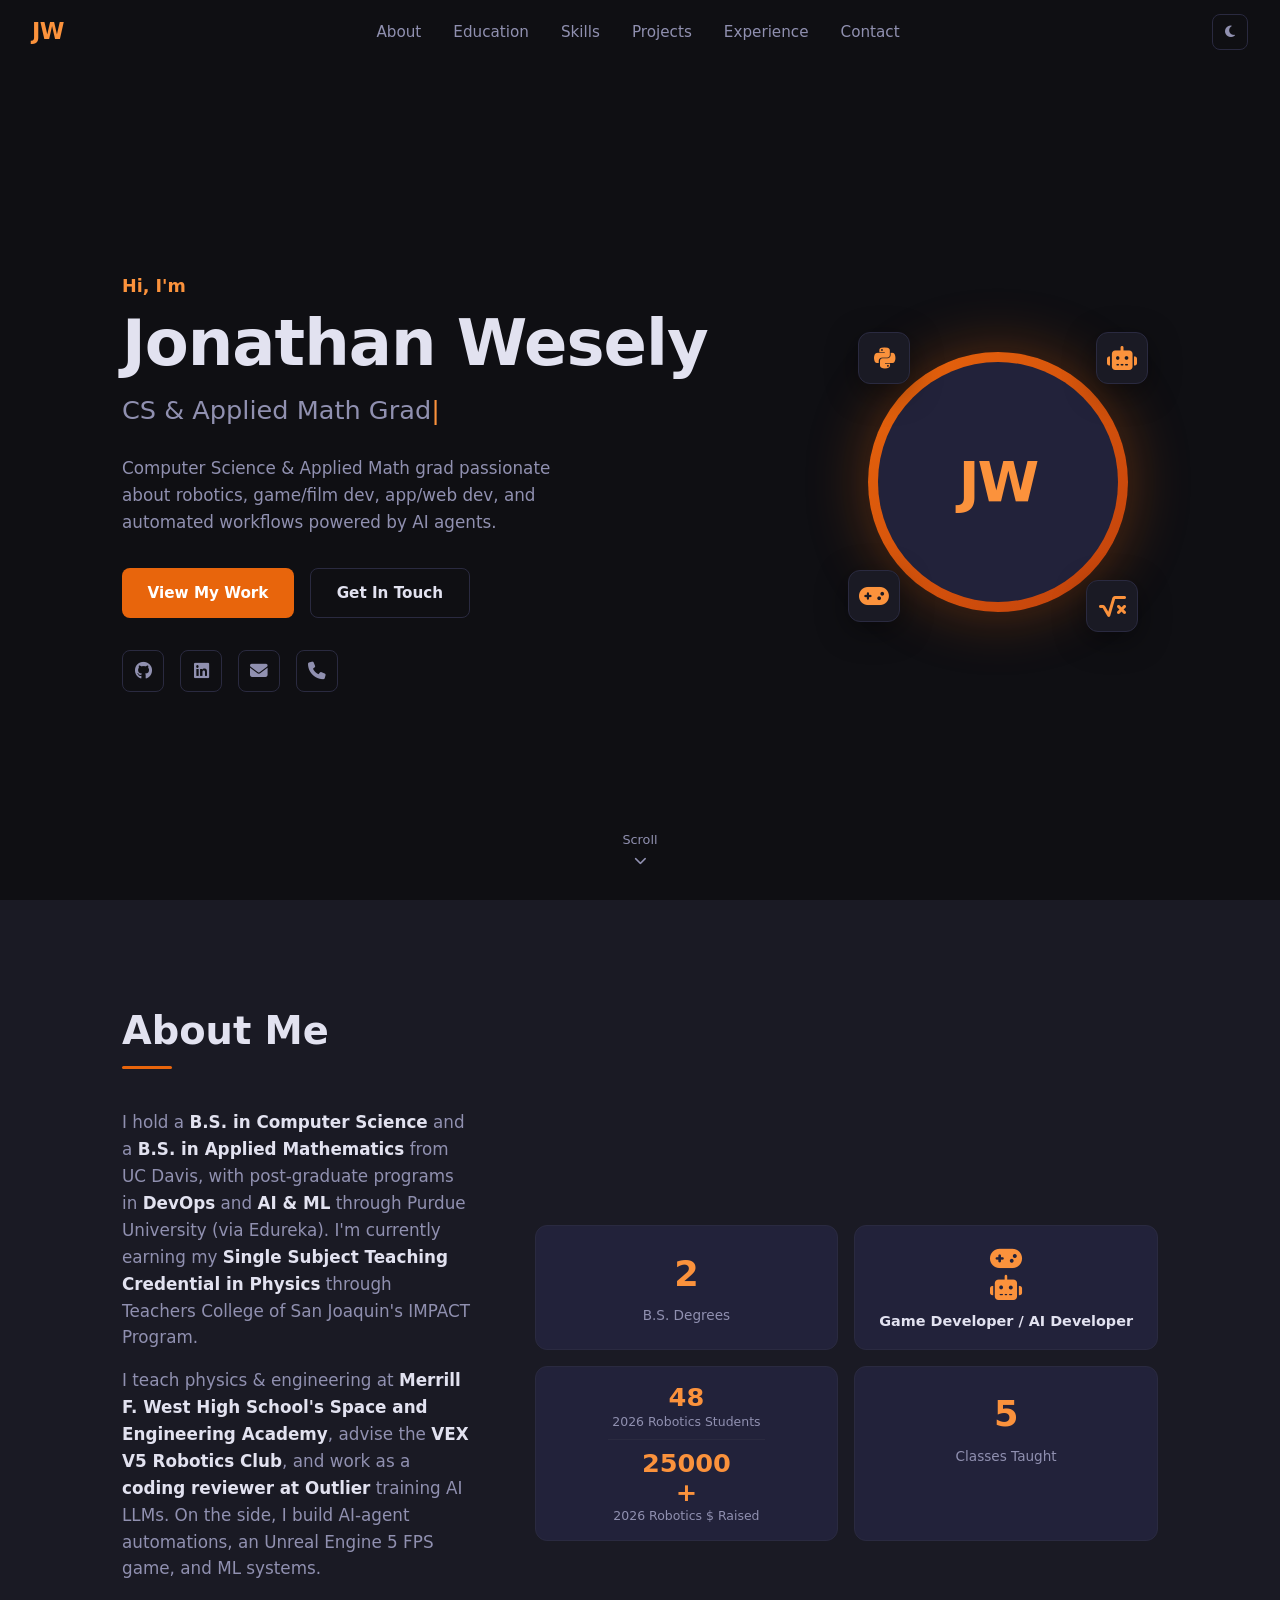
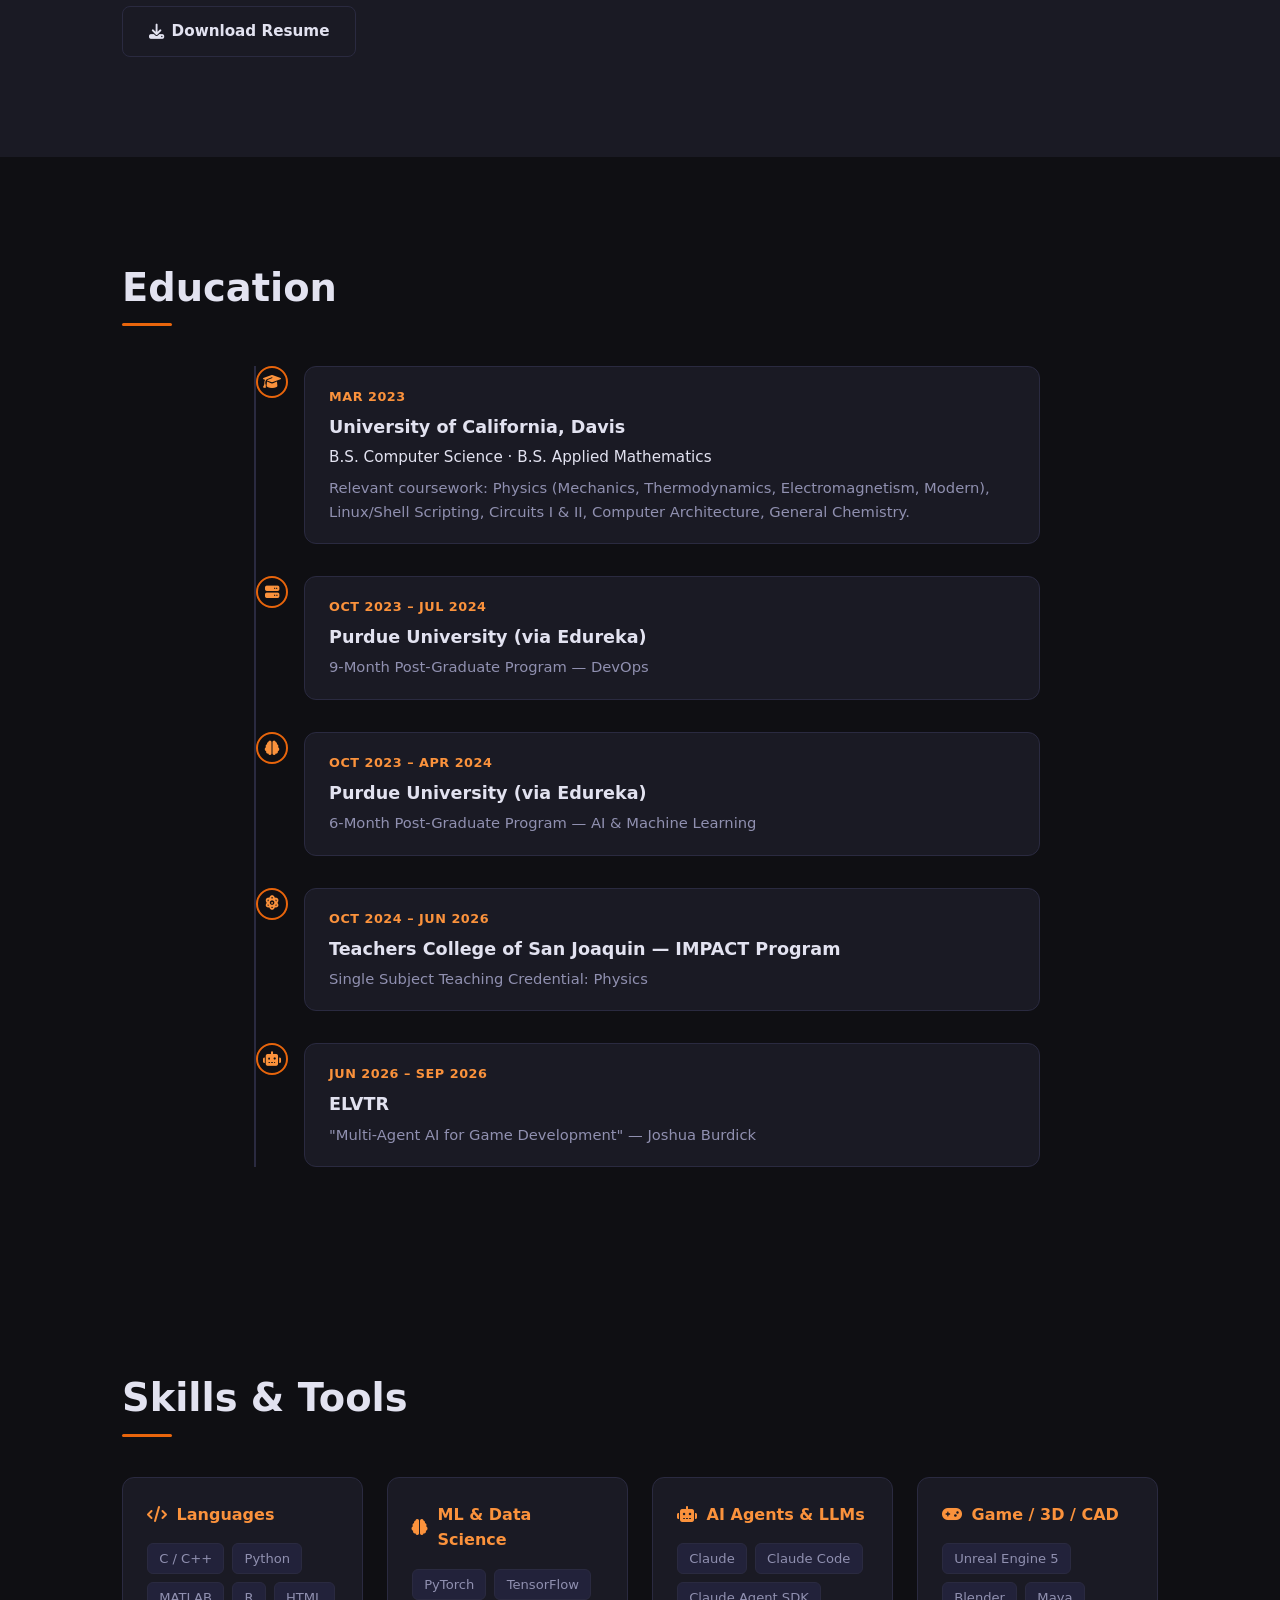
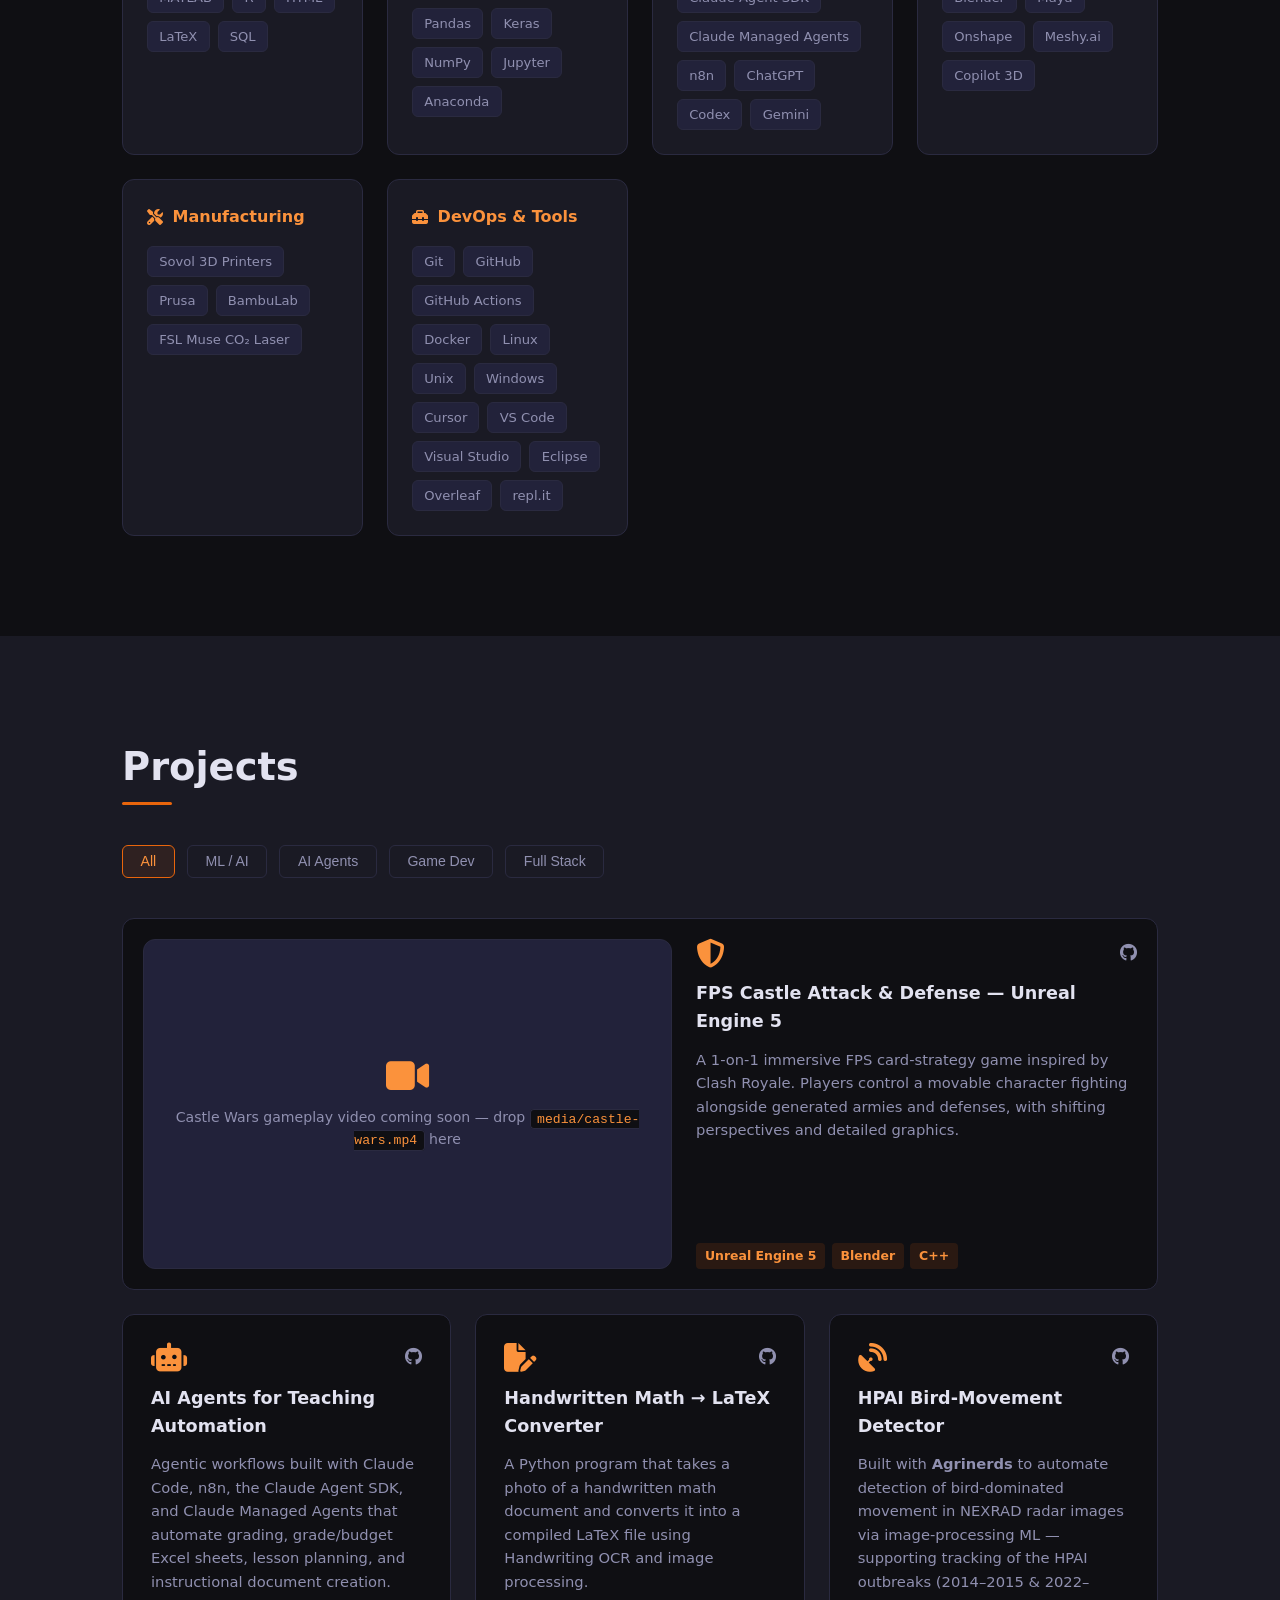
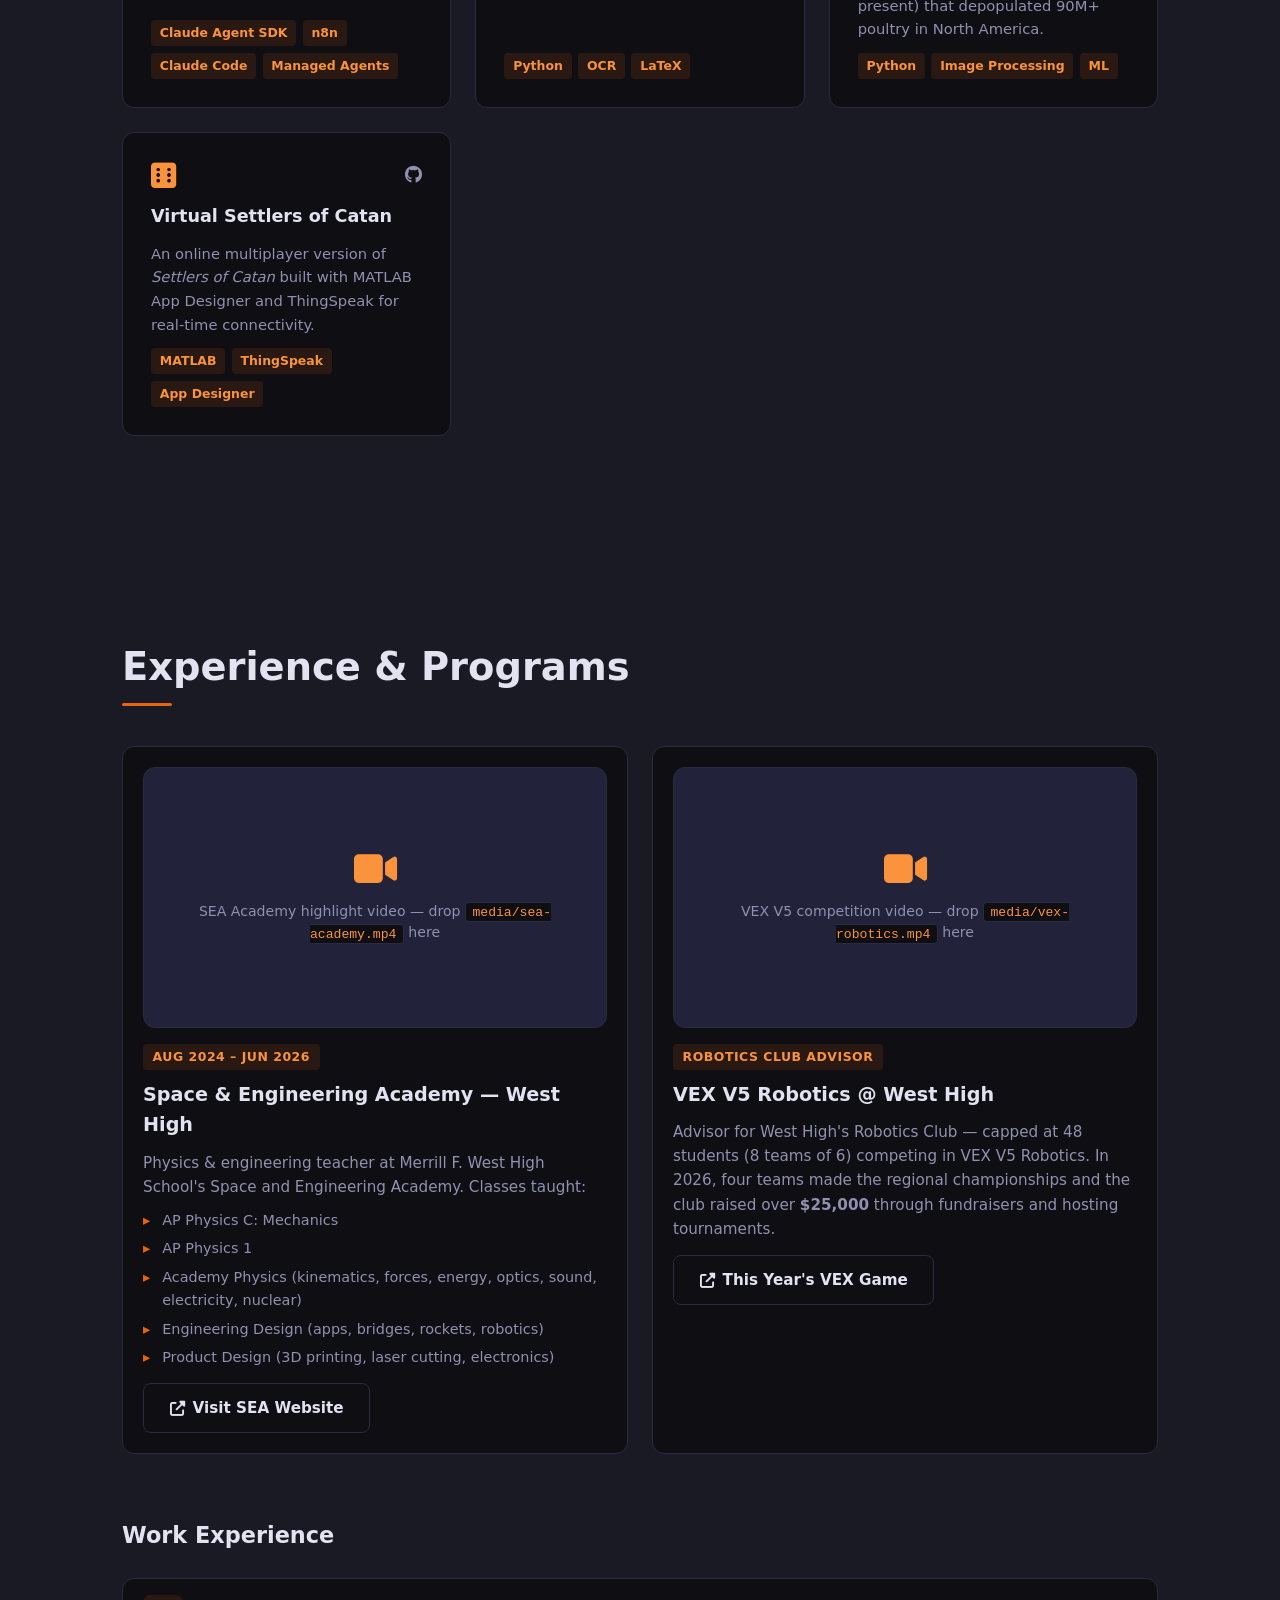
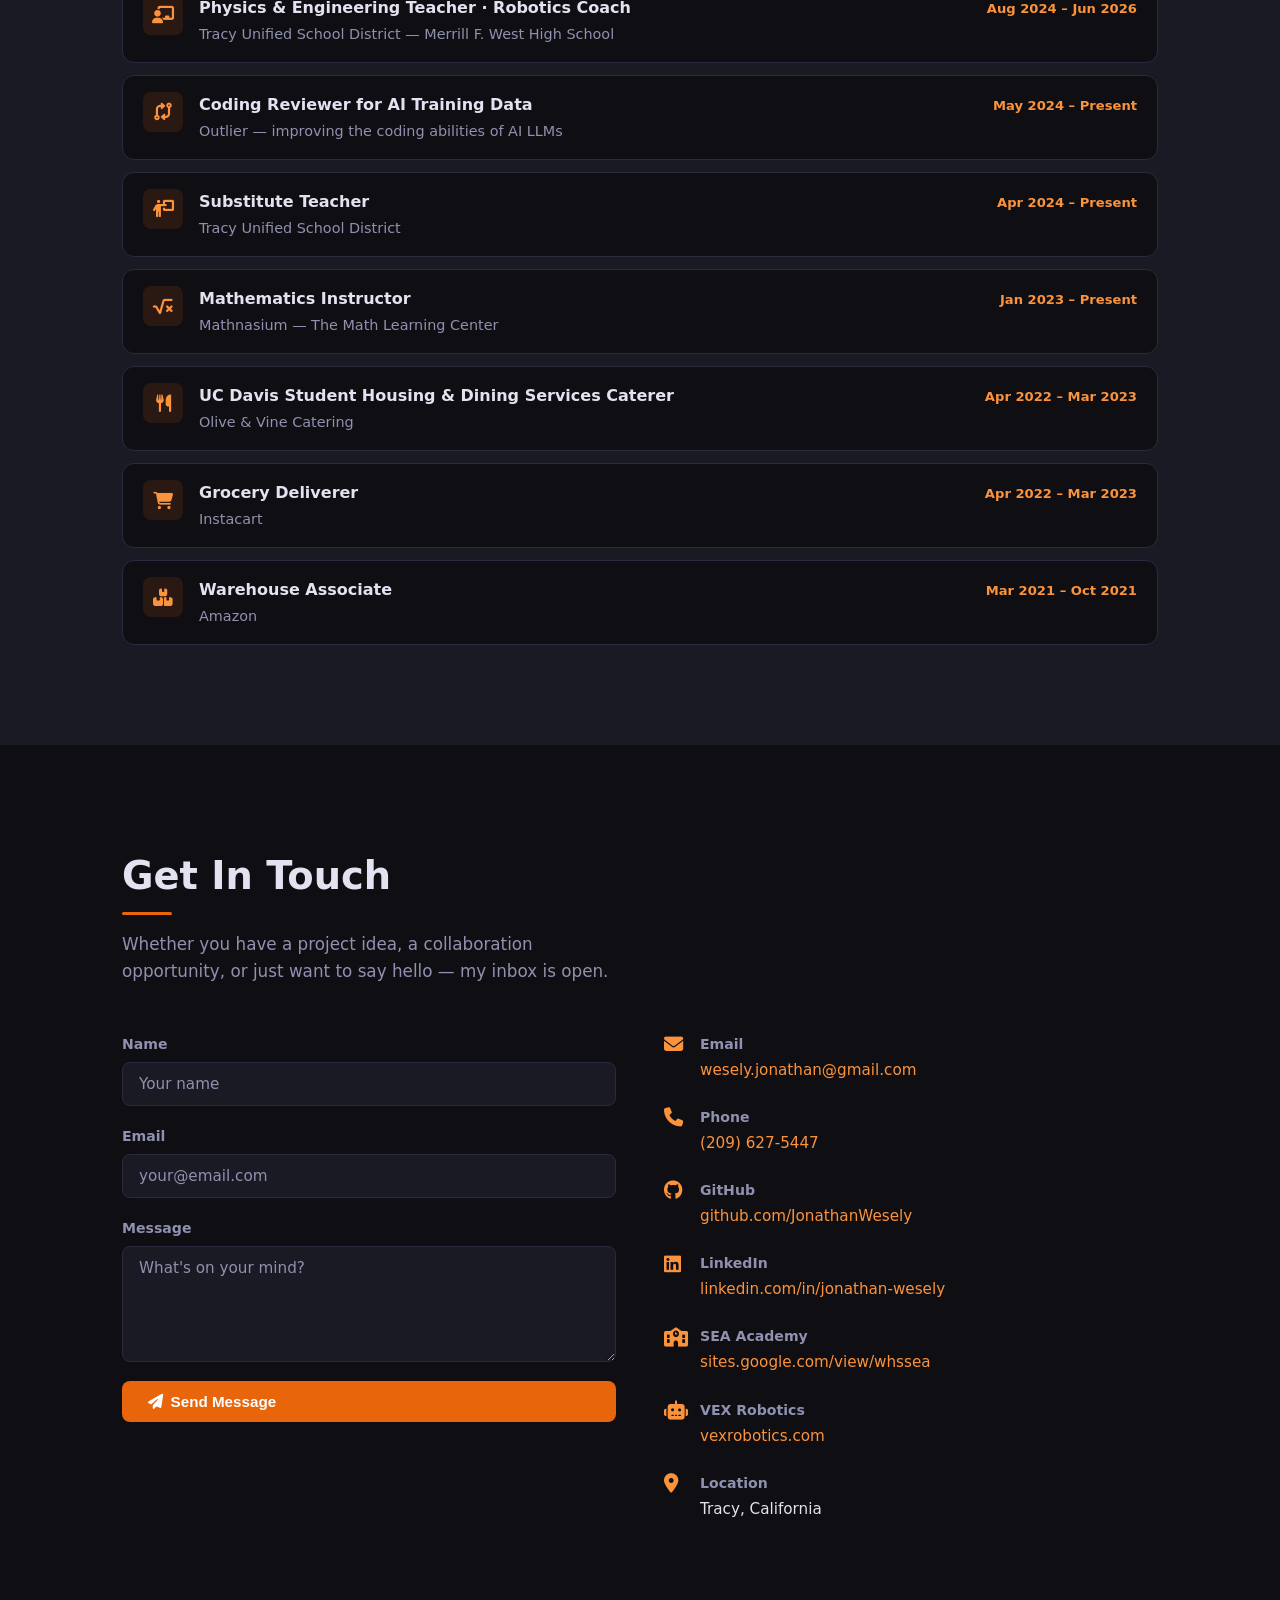
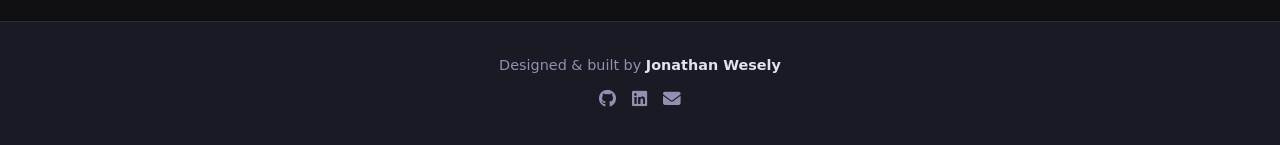
==== commit a8409eb4: "modifying 'about'" ====
--- a/index.html
+++ b/index.html
@@ -108,13 +108,21 @@
               <span class="stat-number" data-target="2">0</span><span></span>
               <p>B.S. Degrees</p>
             </div>
-            <div class="stat-card">
-              <span class="stat-number" data-target="48">0</span><span></span>
-              <p>Robotics Students</p>
-            </div>
-            <div class="stat-card">
-              <span class="stat-number" data-target="25000">0</span><span>+</span>
-              <p>Robotics $ Raised</p>
+            <div class="stat-card stat-card-text">
+              <i class="fa-solid fa-gamepad"></i>
+              <i class="fa-solid fa-robot"></i>
+              <p>Game Developer / AI Developer</p>
+            </div>
+            <div class="stat-card stat-card-combo">
+              <div class="stat-row">
+                <span class="stat-number" data-target="48">0</span>
+                <p>2026 Robotics Students</p>
+              </div>
+              <div class="stat-divider"></div>
+              <div class="stat-row">
+                <span class="stat-number" data-target="25000">0</span><span>+</span>
+                <p>2026 Robotics $ Raised</p>
+              </div>
             </div>
             <div class="stat-card">
               <span class="stat-number" data-target="5">0</span><span></span>
--- a/styles.css
+++ b/styles.css
@@ -348,6 +348,59 @@
 }
 .stat-card span { font-size: 2.2rem; font-weight: 900; color: var(--accent2); }
 .stat-card p { color: var(--text-muted); font-size: .85rem; margin-top: .2rem; }
+
+/* Text-only stat card (no animated number) */
+.stat-card-text {
+  display: flex;
+  flex-direction: column;
+  align-items: center;
+  justify-content: center;
+  gap: .35rem;
+}
+.stat-card-text i {
+  font-size: 1.6rem;
+  color: var(--accent2);
+}
+.stat-card-text i + i { margin-top: -.1rem; }
+.stat-card-text p {
+  font-size: .9rem;
+  font-weight: 700;
+  color: var(--text);
+  margin-top: .35rem;
+  line-height: 1.25;
+}
+
+/* Combined stat card with two mini-stats stacked */
+.stat-card-combo {
+  display: flex;
+  flex-direction: column;
+  justify-content: center;
+  gap: .6rem;
+  padding: 1rem 1.25rem;
+}
+.stat-row {
+  display: flex;
+  flex-direction: column;
+  align-items: center;
+}
+.stat-row span {
+  font-size: 1.6rem;
+  font-weight: 900;
+  color: var(--accent2);
+  line-height: 1.1;
+}
+.stat-row p {
+  font-size: .78rem;
+  color: var(--text-muted);
+  margin-top: .15rem;
+  line-height: 1.25;
+}
+.stat-divider {
+  height: 1px;
+  background: var(--border);
+  width: 60%;
+  margin: 0 auto;
+}
 
 /* ===== SKILLS ===== */
 .skills-categories {
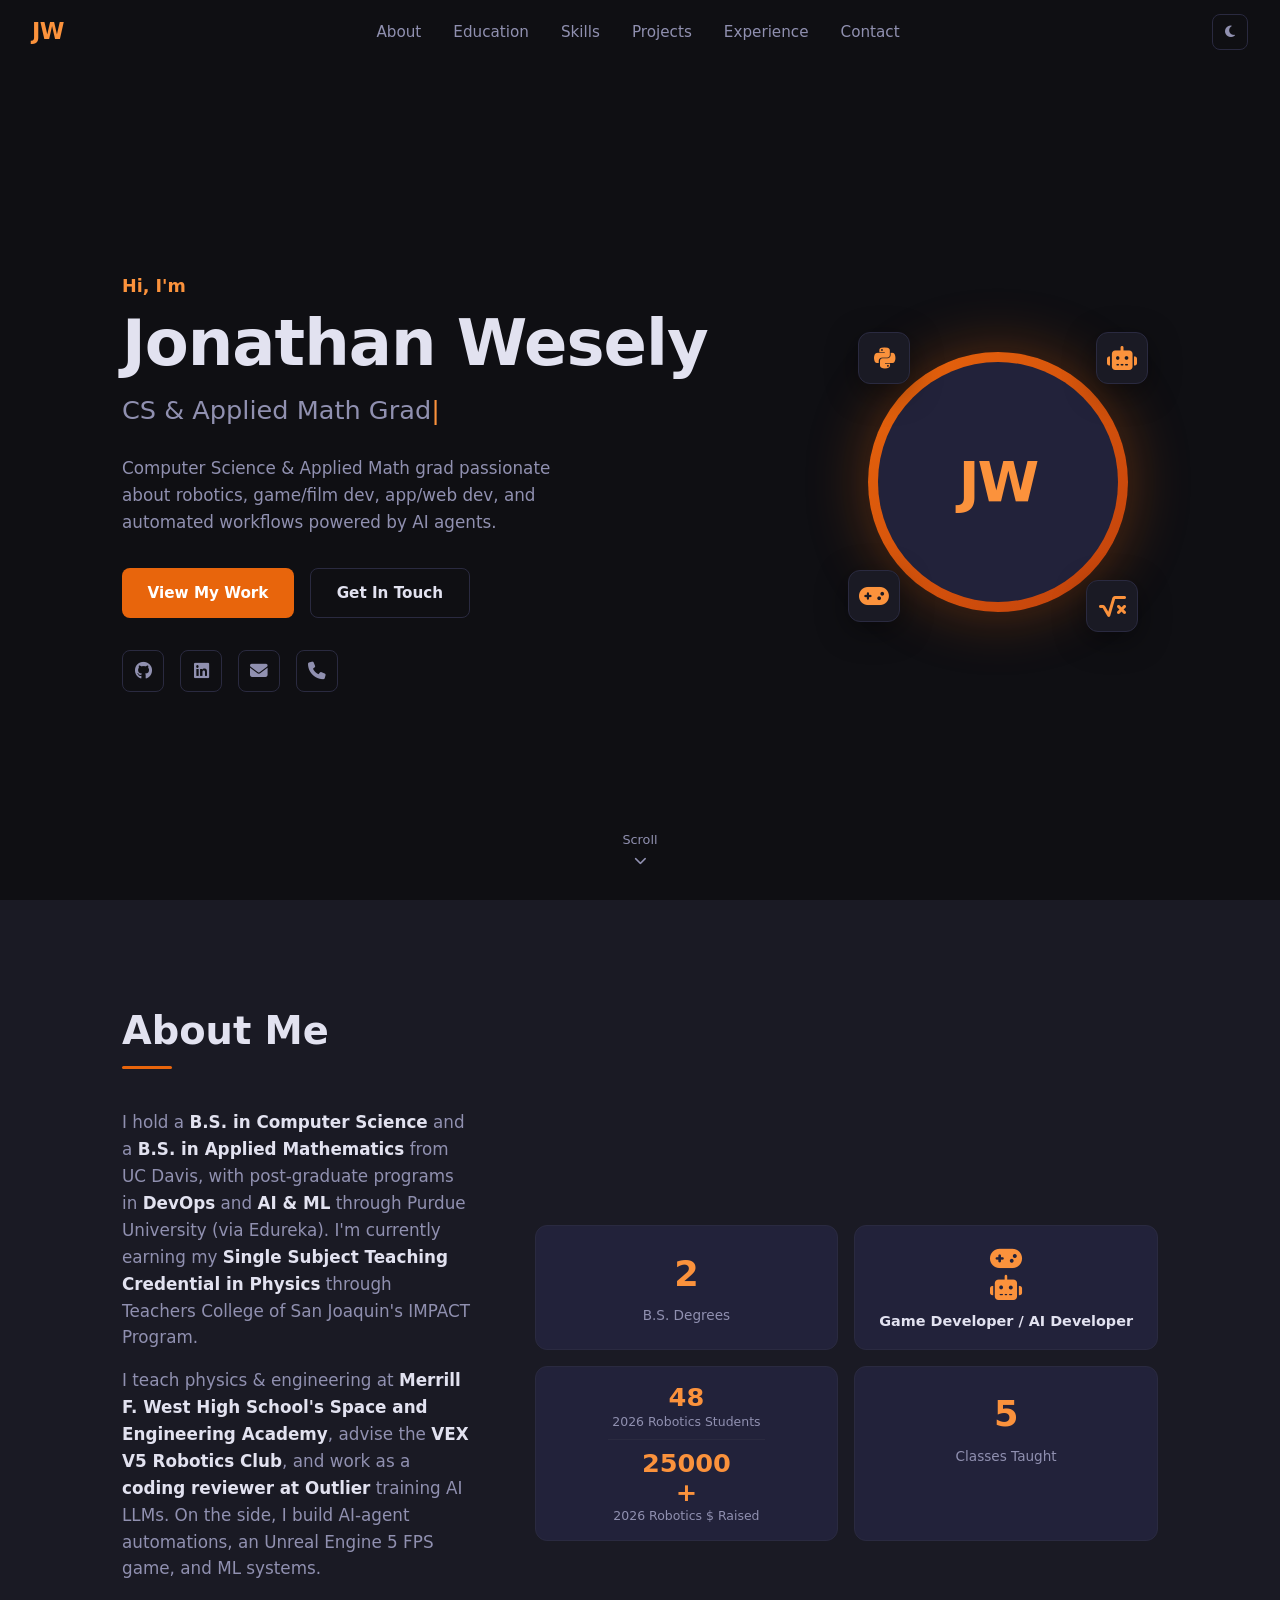
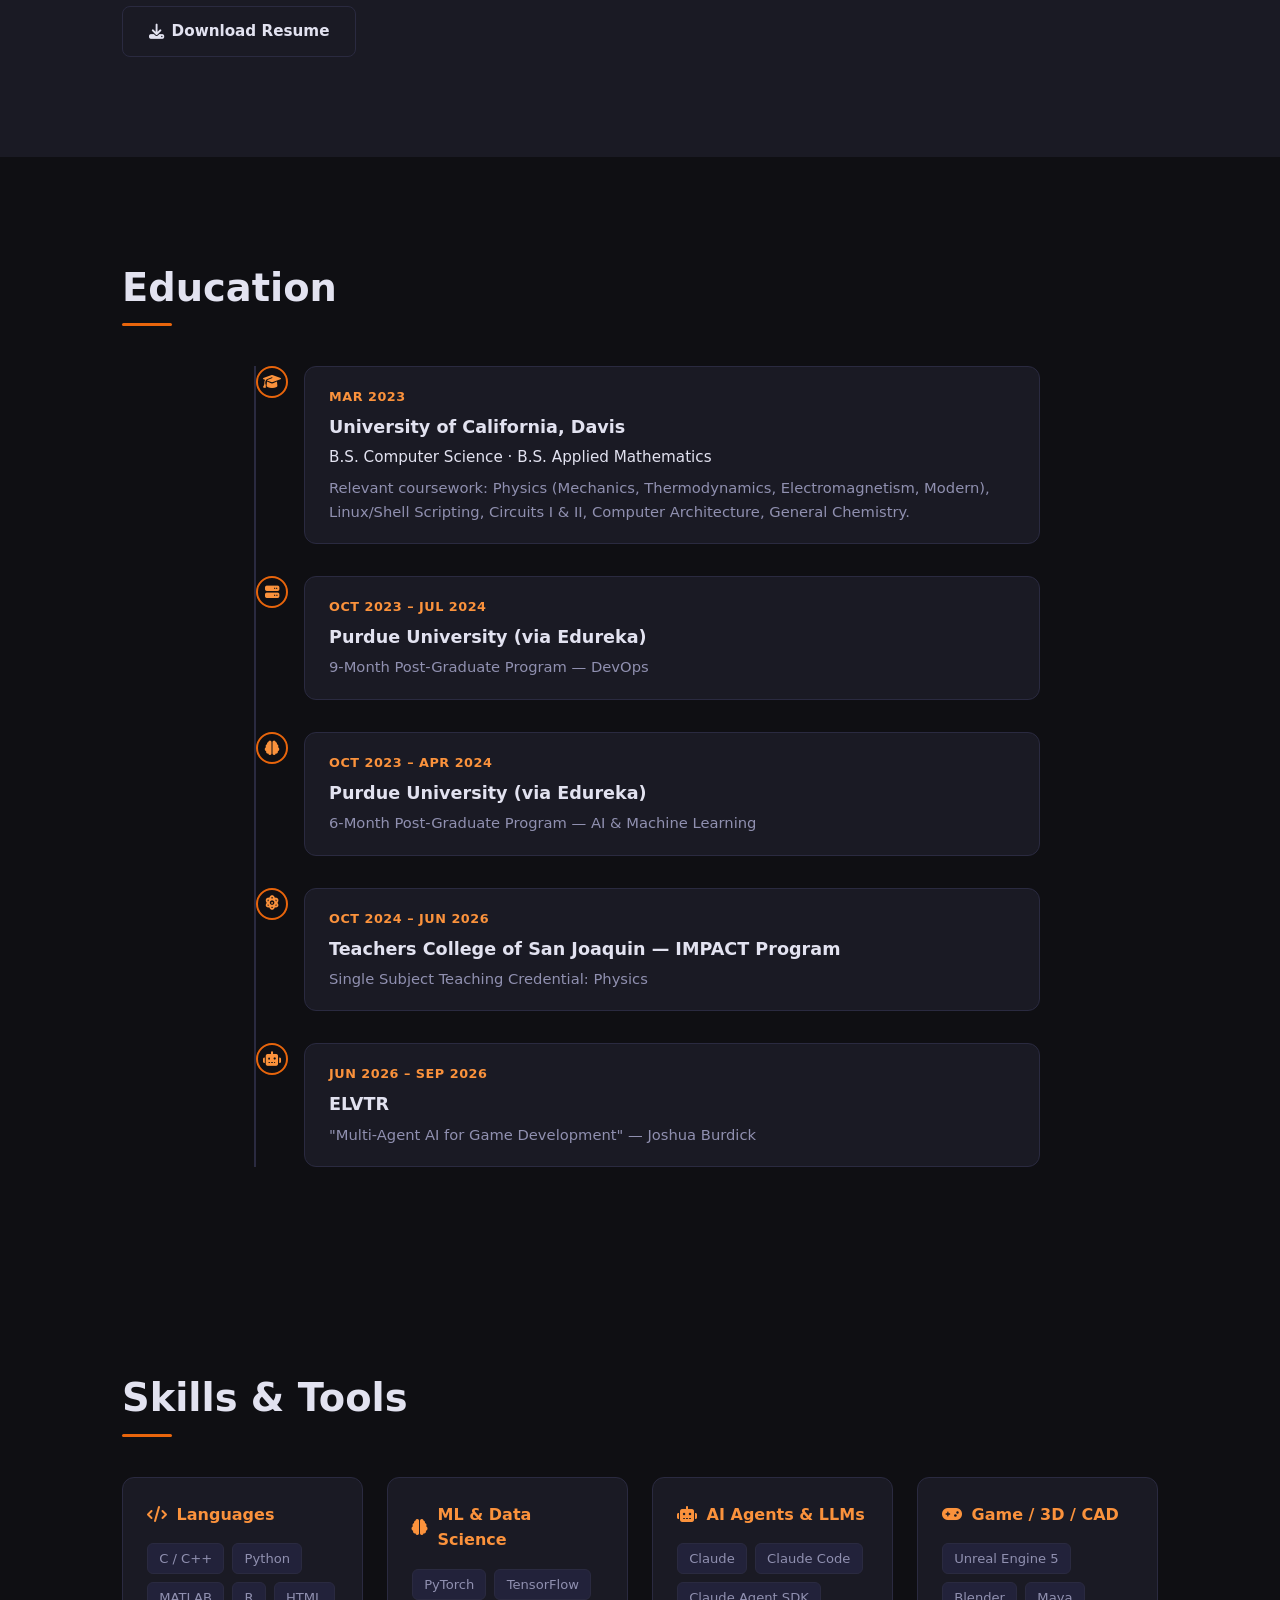
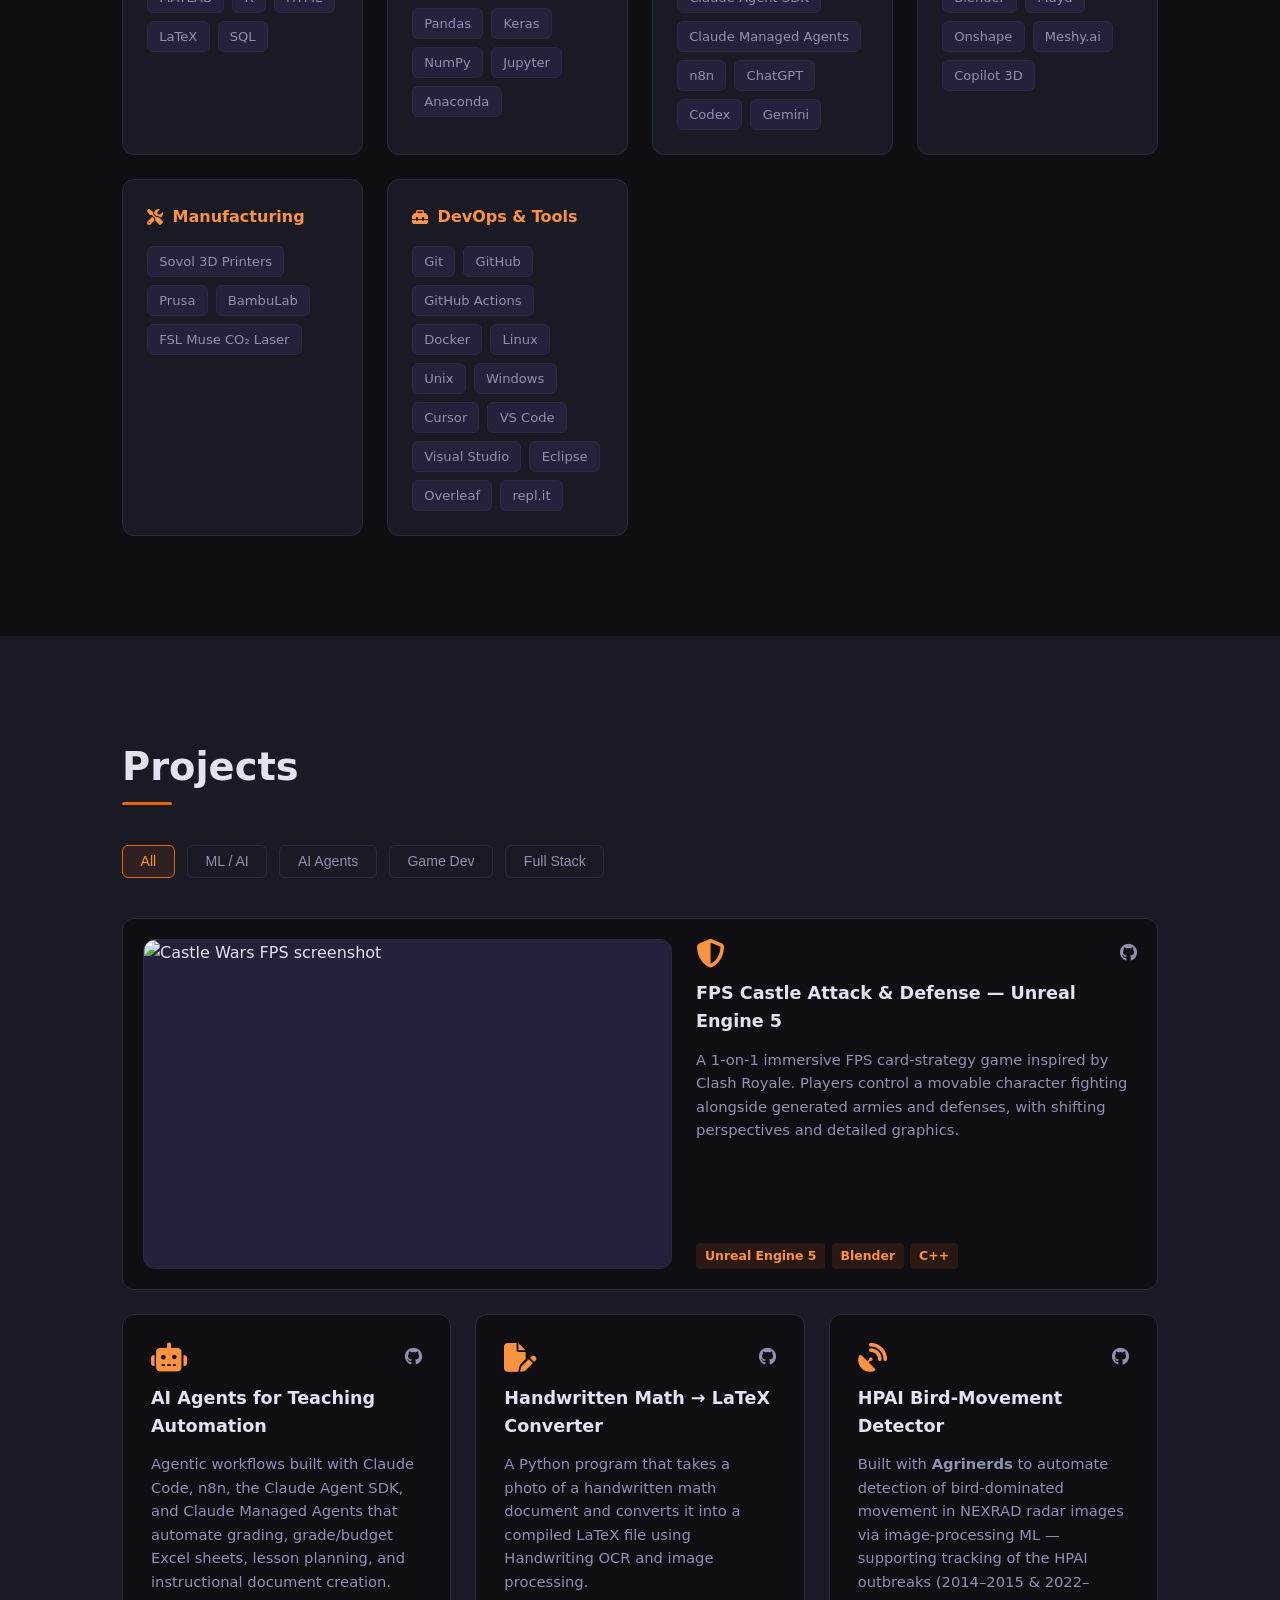
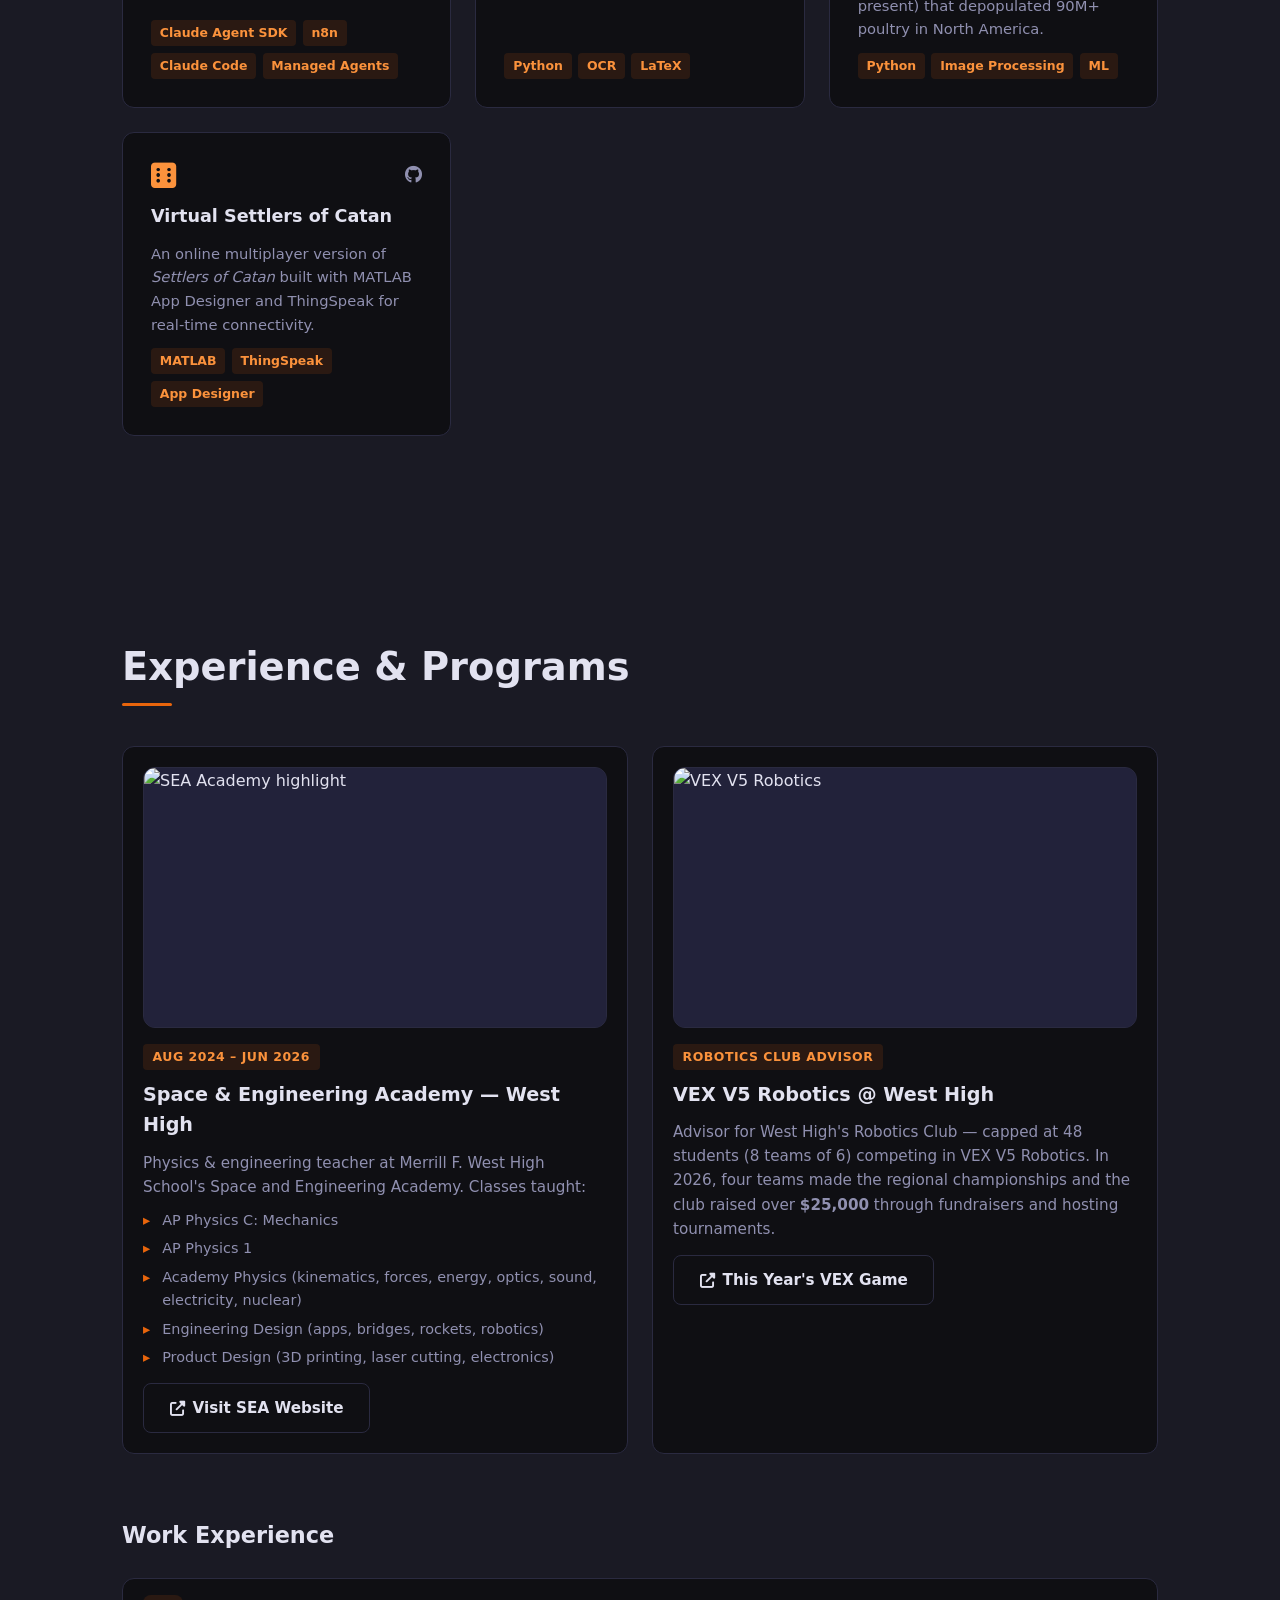
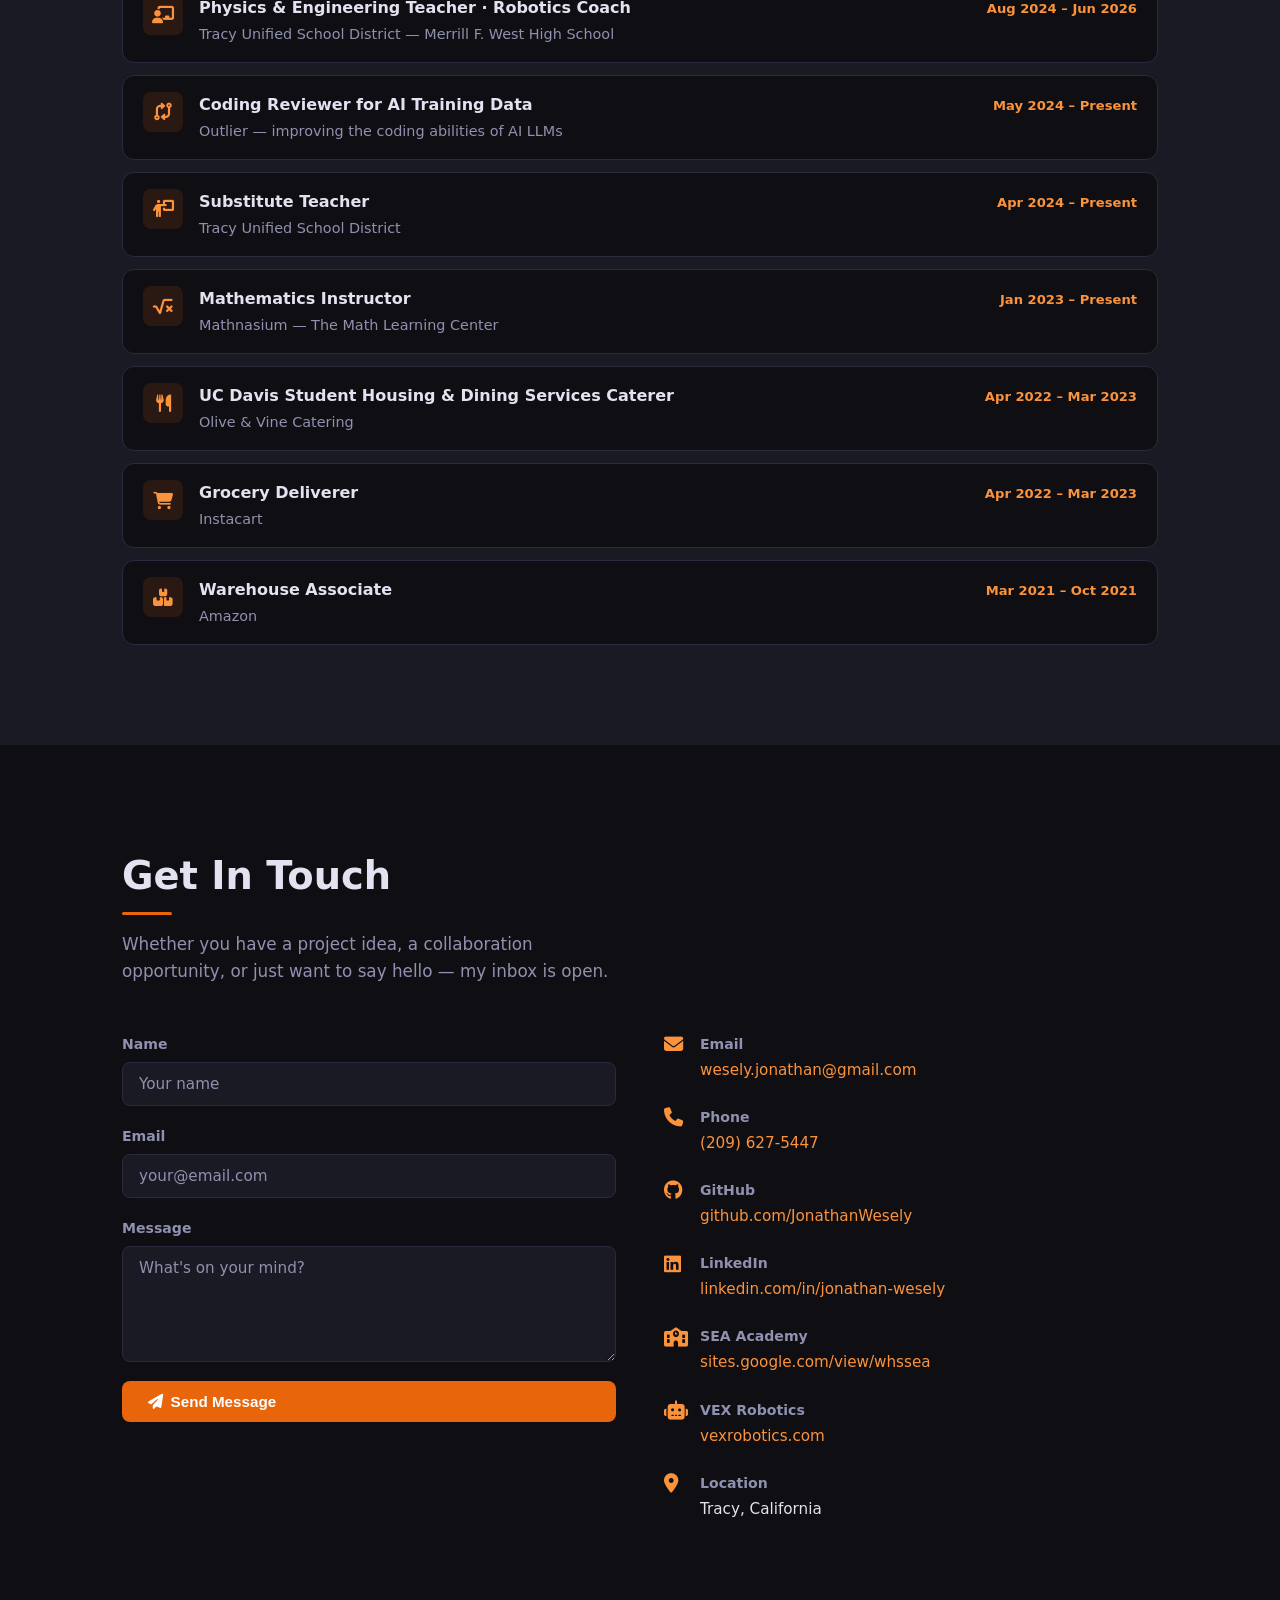
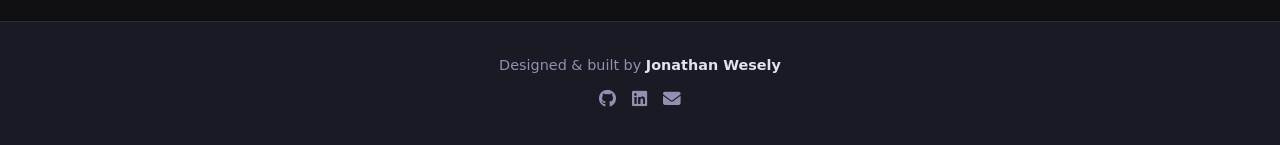
==== commit b2720865: "putting images to the website" ====
--- a/index.html
+++ b/index.html
@@ -262,12 +262,10 @@
 
           <article class="project-card project-card-featured" data-category="gamedev">
             <div class="project-media">
-              <video class="project-video" controls preload="metadata" poster="">
-                <source src="media/castle-wars.mp4" type="video/mp4" />
-              </video>
+              <img class="project-image" src="media/castle-wars.jpg" alt="Castle Wars FPS screenshot" />
               <div class="project-media-placeholder">
-                <i class="fa-solid fa-video"></i>
-                <span>Castle Wars gameplay video coming soon — drop <code>media/castle-wars.mp4</code> here</span>
+                <i class="fa-solid fa-image"></i>
+                <span>Castle Wars screenshot coming soon — drop <code>media/castle-wars.jpg</code> here</span>
               </div>
             </div>
             <div class="project-body">
@@ -375,12 +373,10 @@
 
           <article class="feature-card">
             <div class="project-media">
-              <video class="project-video" controls preload="metadata" poster="">
-                <source src="media/sea-academy.mp4" type="video/mp4" />
-              </video>
+              <img class="project-image" src="media/sea-academy.jpg" alt="SEA Academy highlight" />
               <div class="project-media-placeholder">
-                <i class="fa-solid fa-video"></i>
-                <span>SEA Academy highlight video — drop <code>media/sea-academy.mp4</code> here</span>
+                <i class="fa-solid fa-image"></i>
+                <span>SEA Academy image — drop <code>media/sea-academy.jpg</code> here</span>
               </div>
             </div>
             <div class="feature-body">
@@ -405,12 +401,10 @@
 
           <article class="feature-card">
             <div class="project-media">
-              <video class="project-video" controls preload="metadata" poster="">
-                <source src="media/vex-robotics.mp4" type="video/mp4" />
-              </video>
+              <img class="project-image" src="media/vex-robotics.jpg" alt="VEX V5 Robotics" />
               <div class="project-media-placeholder">
-                <i class="fa-solid fa-video"></i>
-                <span>VEX V5 competition video — drop <code>media/vex-robotics.mp4</code> here</span>
+                <i class="fa-solid fa-image"></i>
+                <span>VEX V5 competition image — drop <code>media/vex-robotics.jpg</code> here</span>
               </div>
             </div>
             <div class="feature-body">
--- a/styles.css
+++ b/styles.css
@@ -547,16 +547,15 @@
   margin-bottom: 1rem;
   border: 1px solid var(--border);
 }
-.project-video {
+.project-image {
   width: 100%;
   height: 100%;
   object-fit: cover;
   display: block;
   position: relative;
   z-index: 2;
-  background: #000;
-}
-.project-video:not([src])[poster=""] { display: none; }
+  background: var(--bg-card2);
+}
 .project-media-placeholder {
   position: absolute;
   inset: 0;
@@ -583,8 +582,8 @@
   font-size: .82rem;
   color: var(--accent2);
 }
-/* Hide placeholder once a video successfully loads */
-.project-video.loaded + .project-media-placeholder { display: none; }
+/* Hide placeholder once an image successfully loads */
+.project-image.loaded + .project-media-placeholder { display: none; }
 
 .project-card-featured {
   grid-column: 1 / -1;
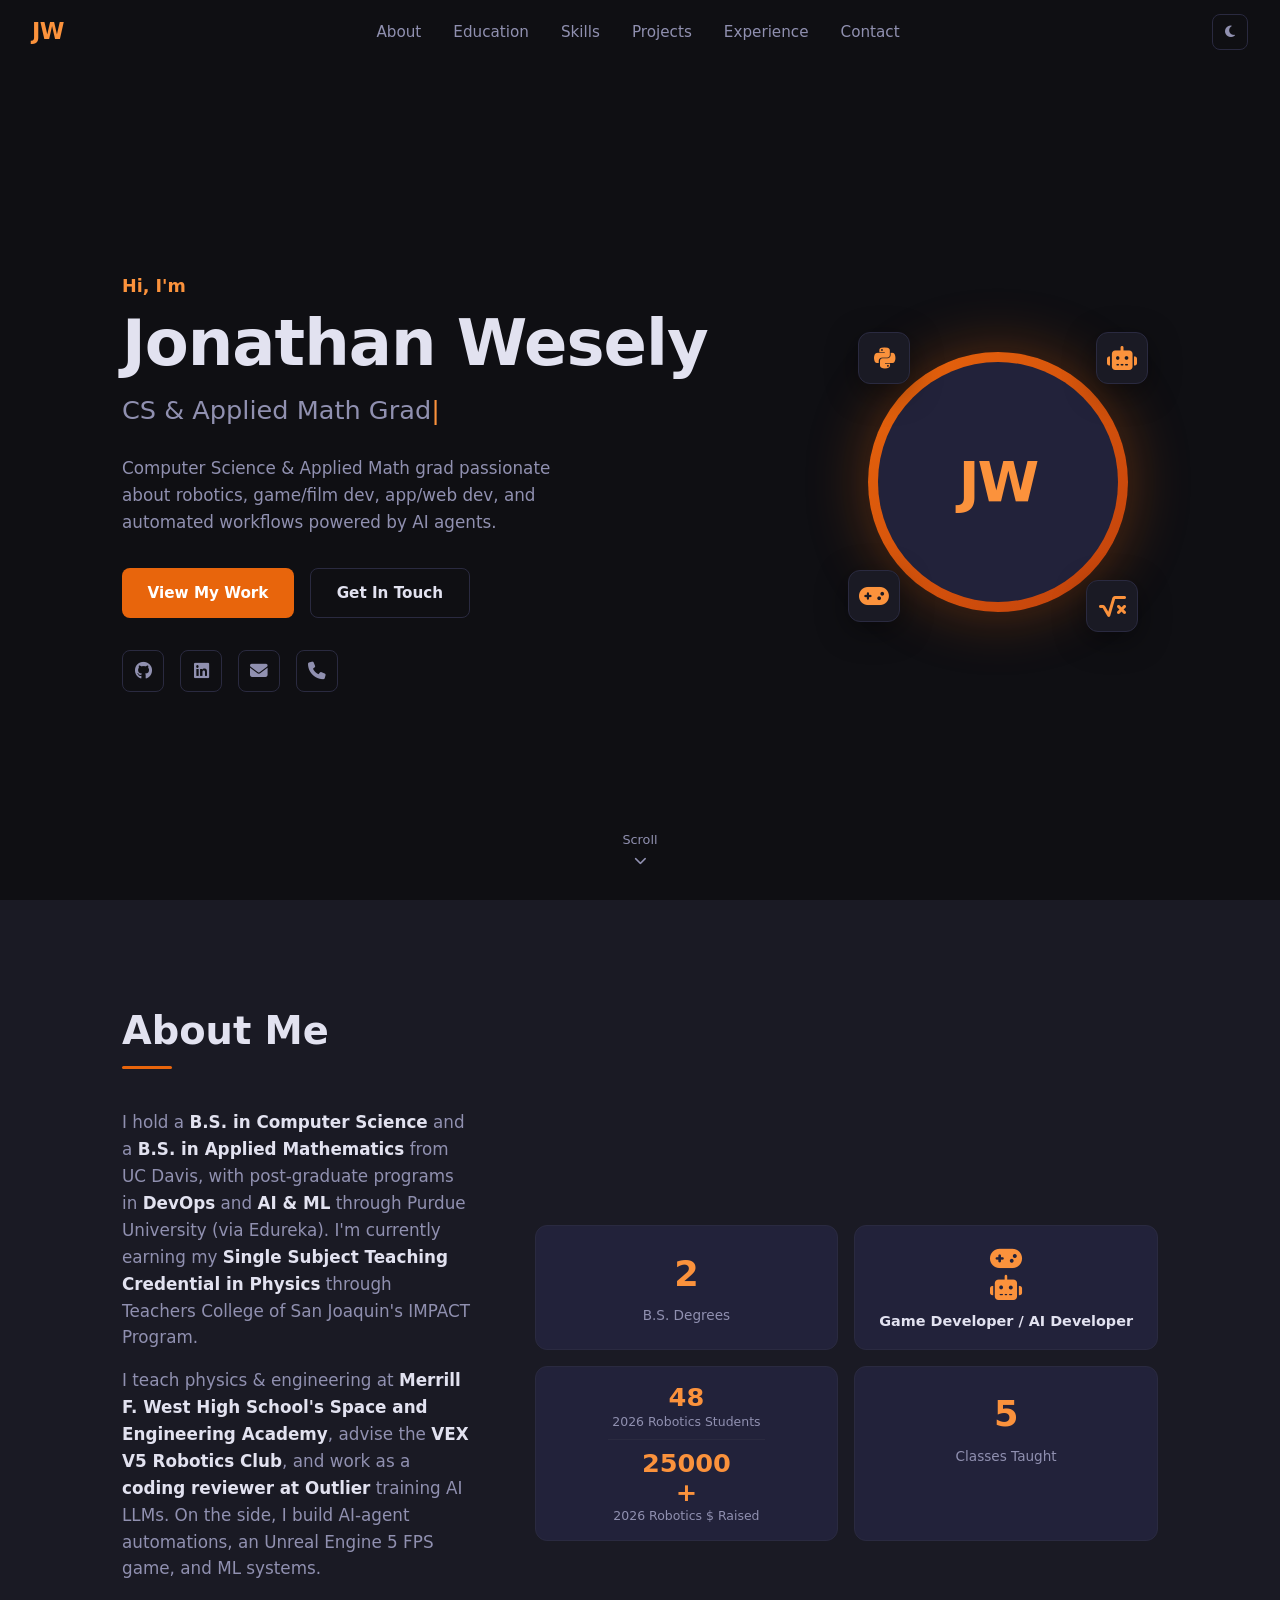
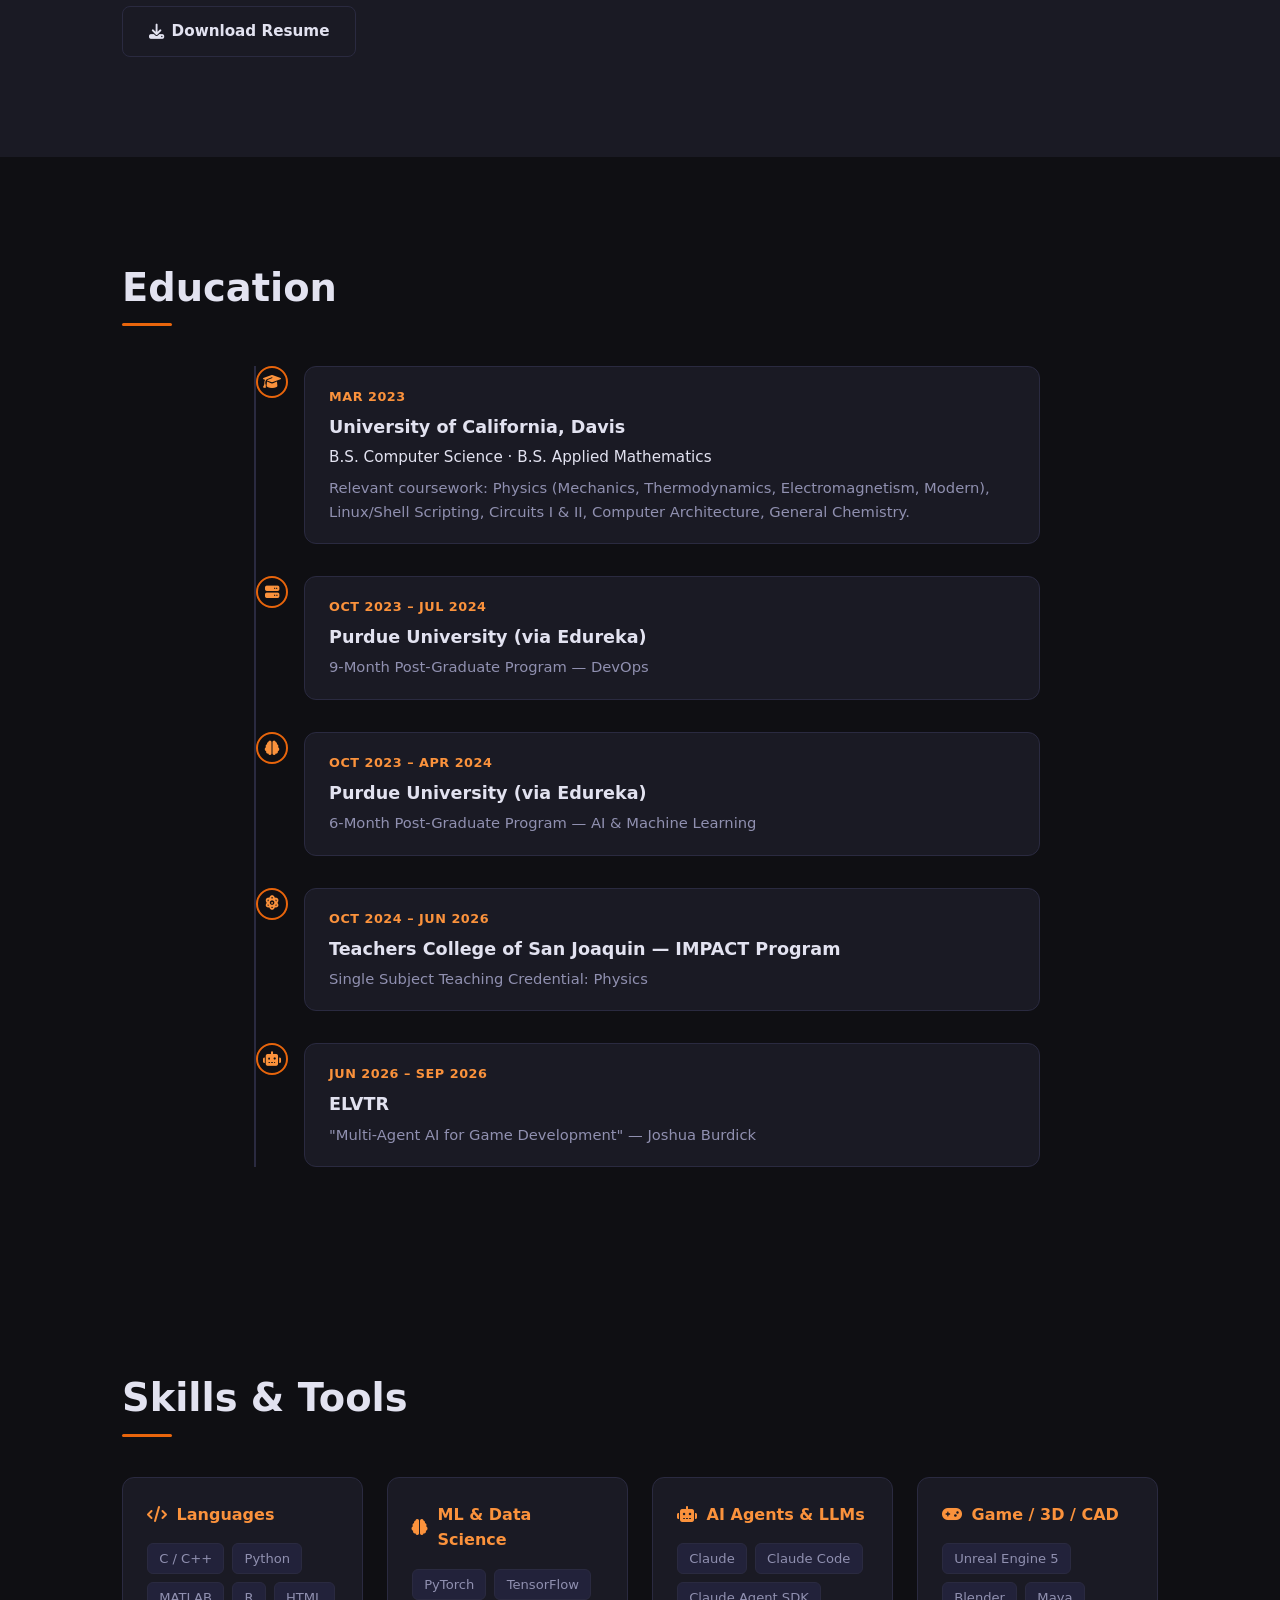
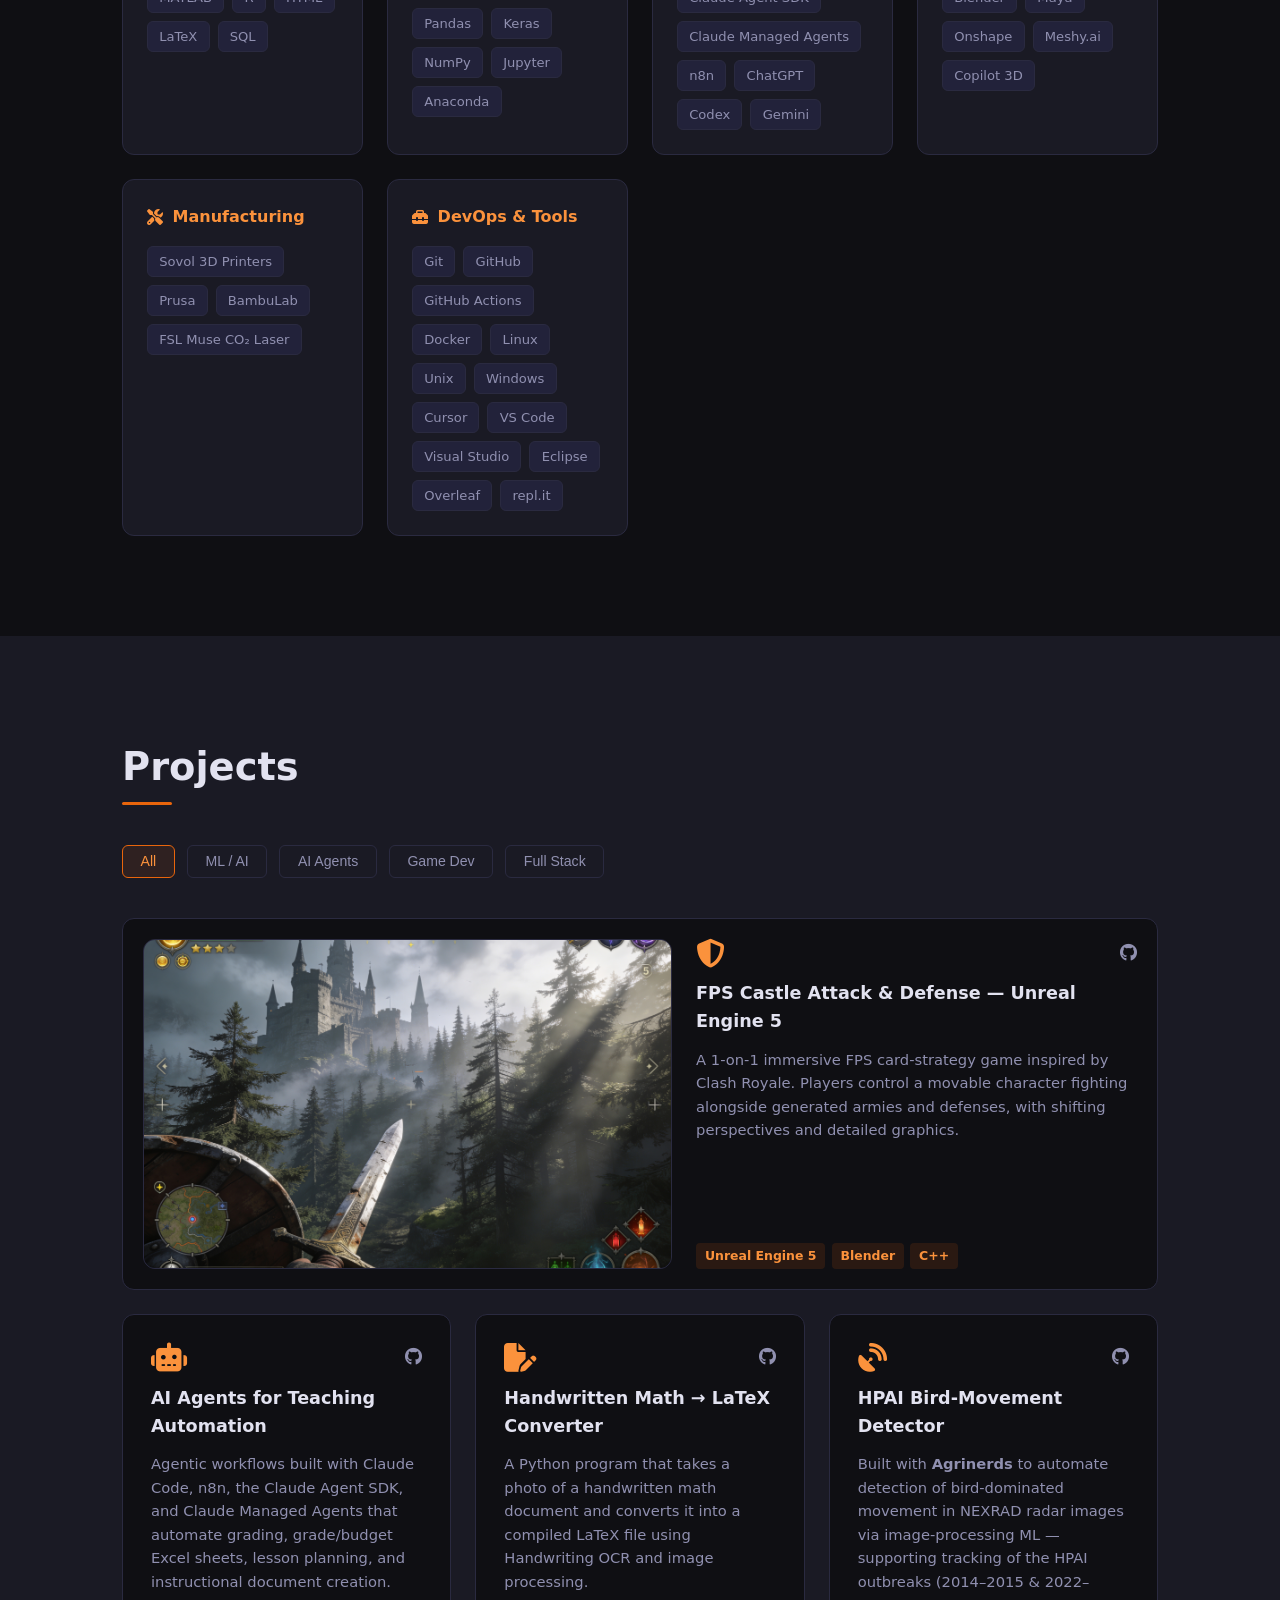
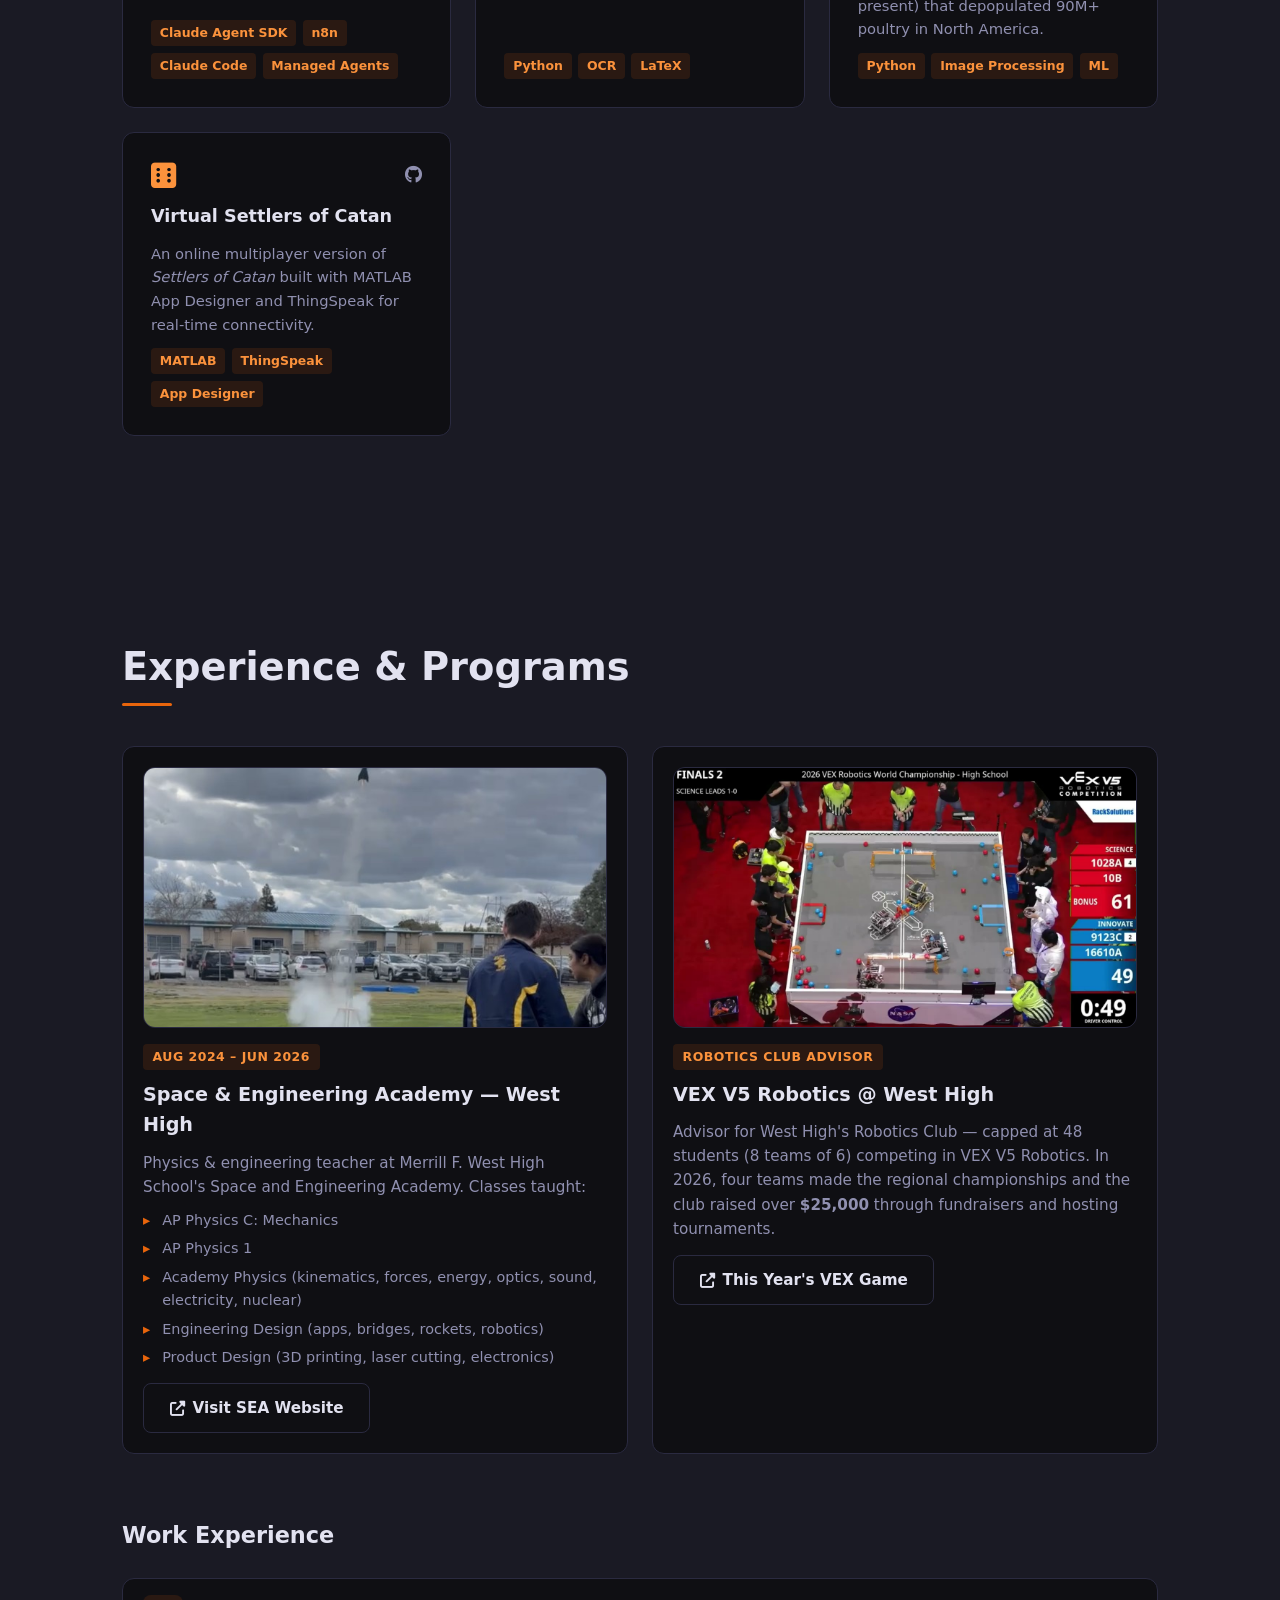
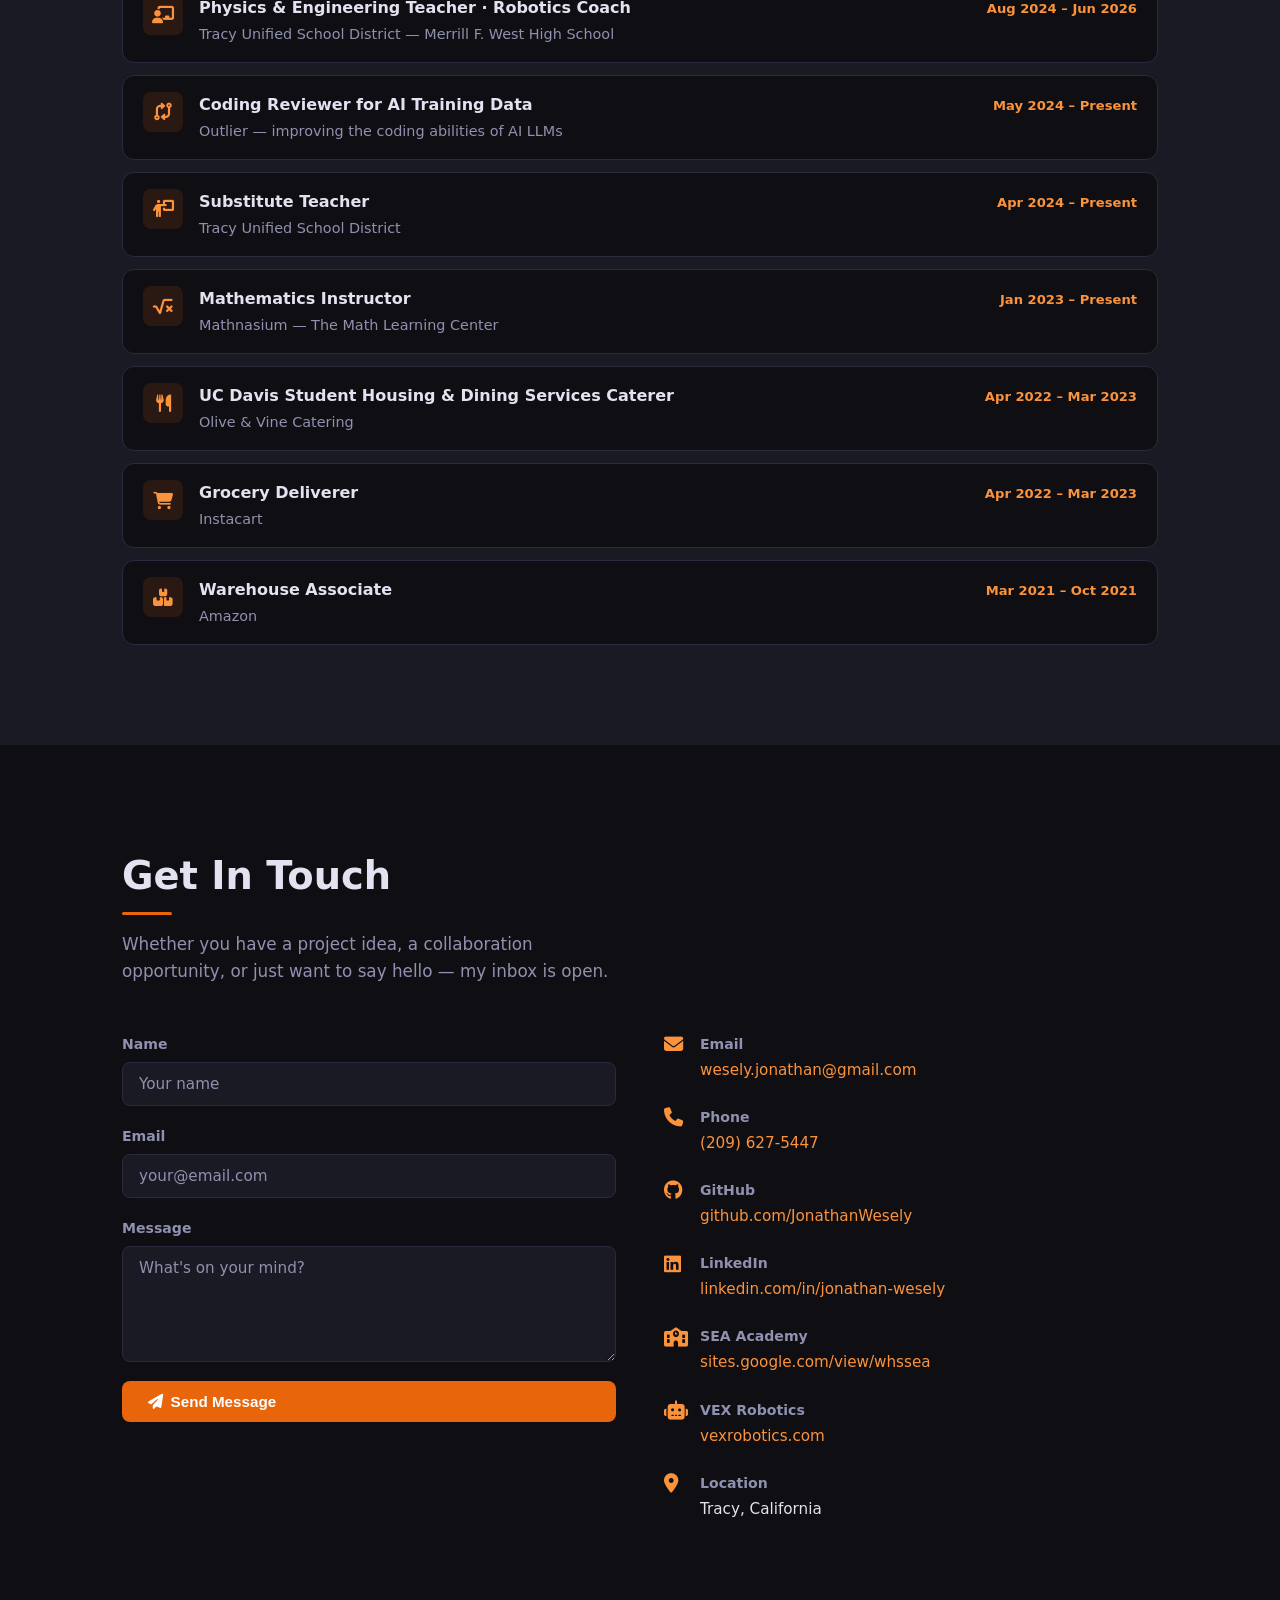
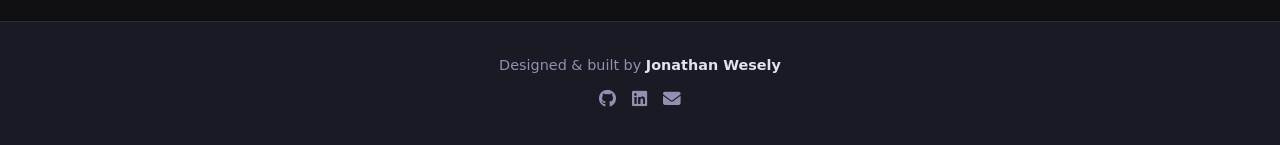
==== commit 840a0791: "size adjustments to images." ====
--- a/index.html
+++ b/index.html
@@ -262,10 +262,10 @@
 
           <article class="project-card project-card-featured" data-category="gamedev">
             <div class="project-media">
-              <img class="project-image" src="media/castle-wars.jpg" alt="Castle Wars FPS screenshot" />
+              <img class="project-image" src="media/castle-wars.jpeg" alt="Castle Wars FPS screenshot" />
               <div class="project-media-placeholder">
                 <i class="fa-solid fa-image"></i>
-                <span>Castle Wars screenshot coming soon — drop <code>media/castle-wars.jpg</code> here</span>
+                <span>Castle Wars screenshot coming soon — drop <code>media/castle-wars.jpeg</code> here</span>
               </div>
             </div>
             <div class="project-body">
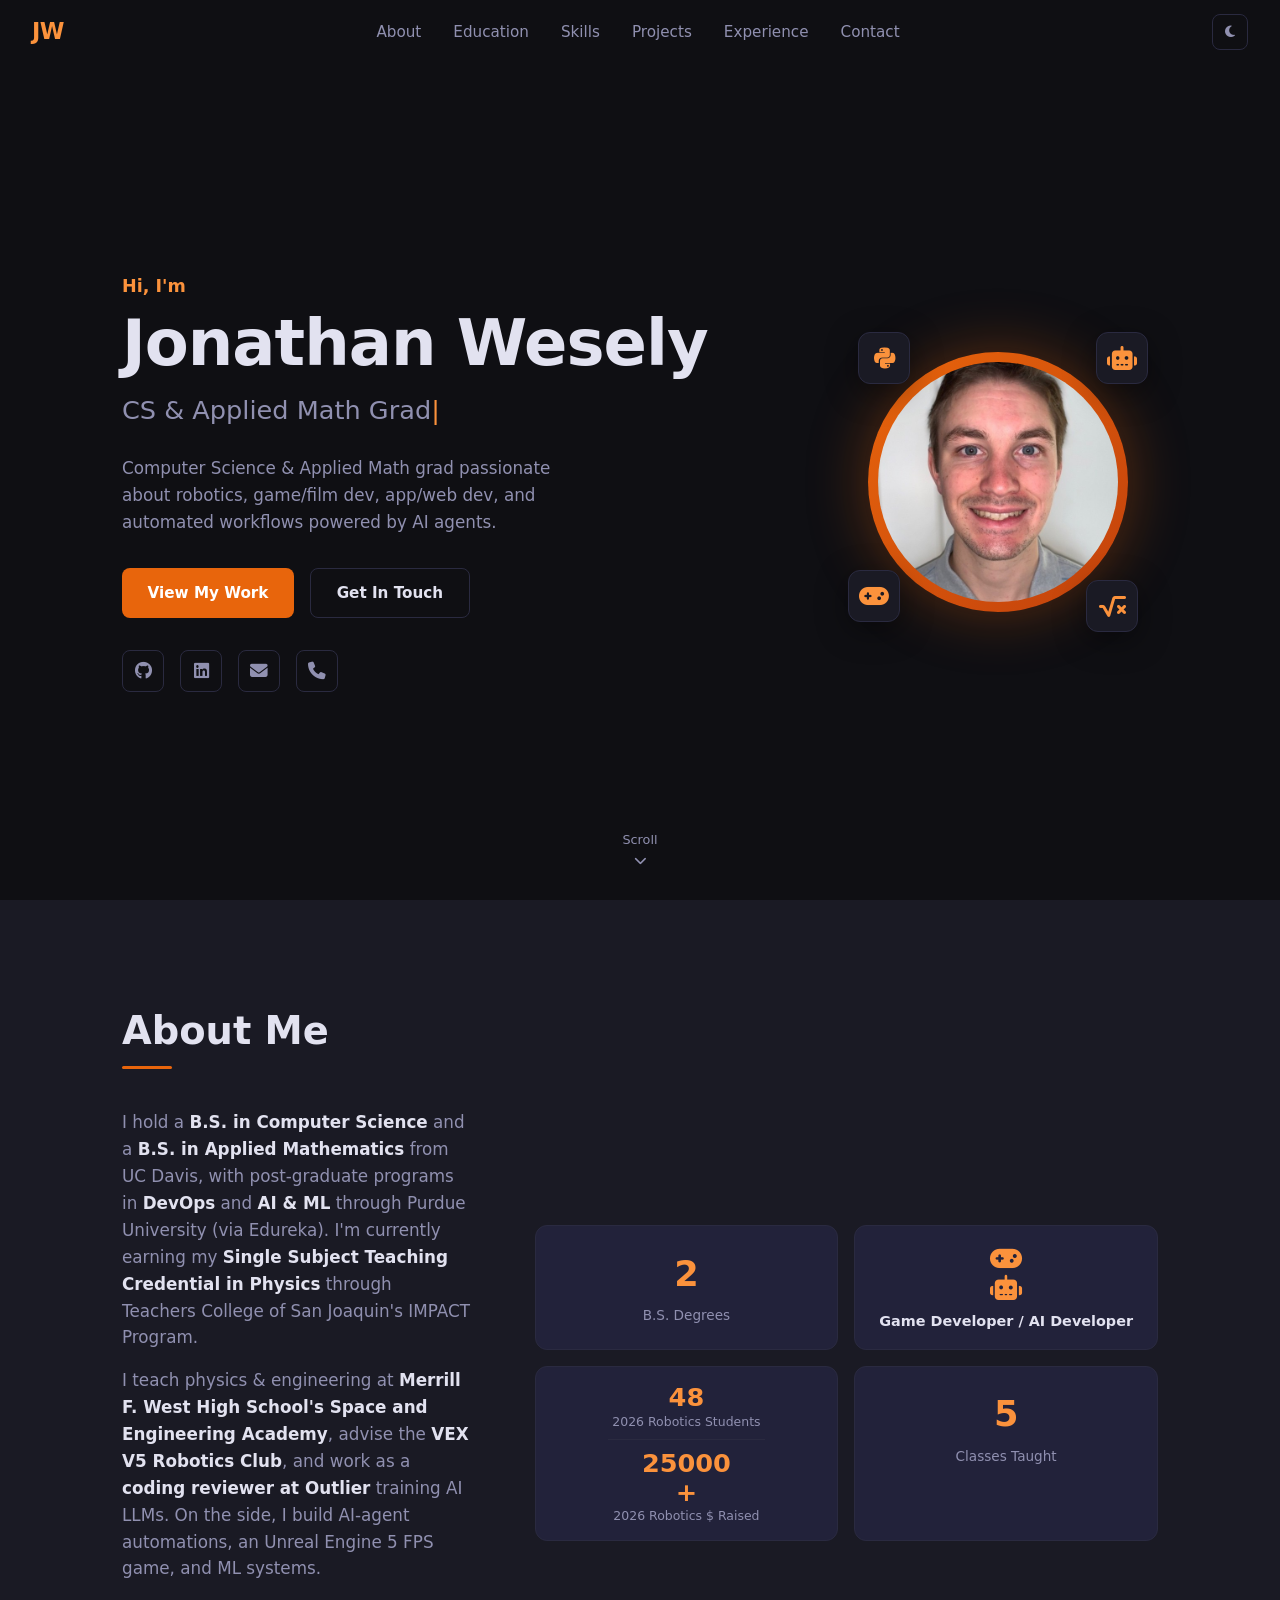
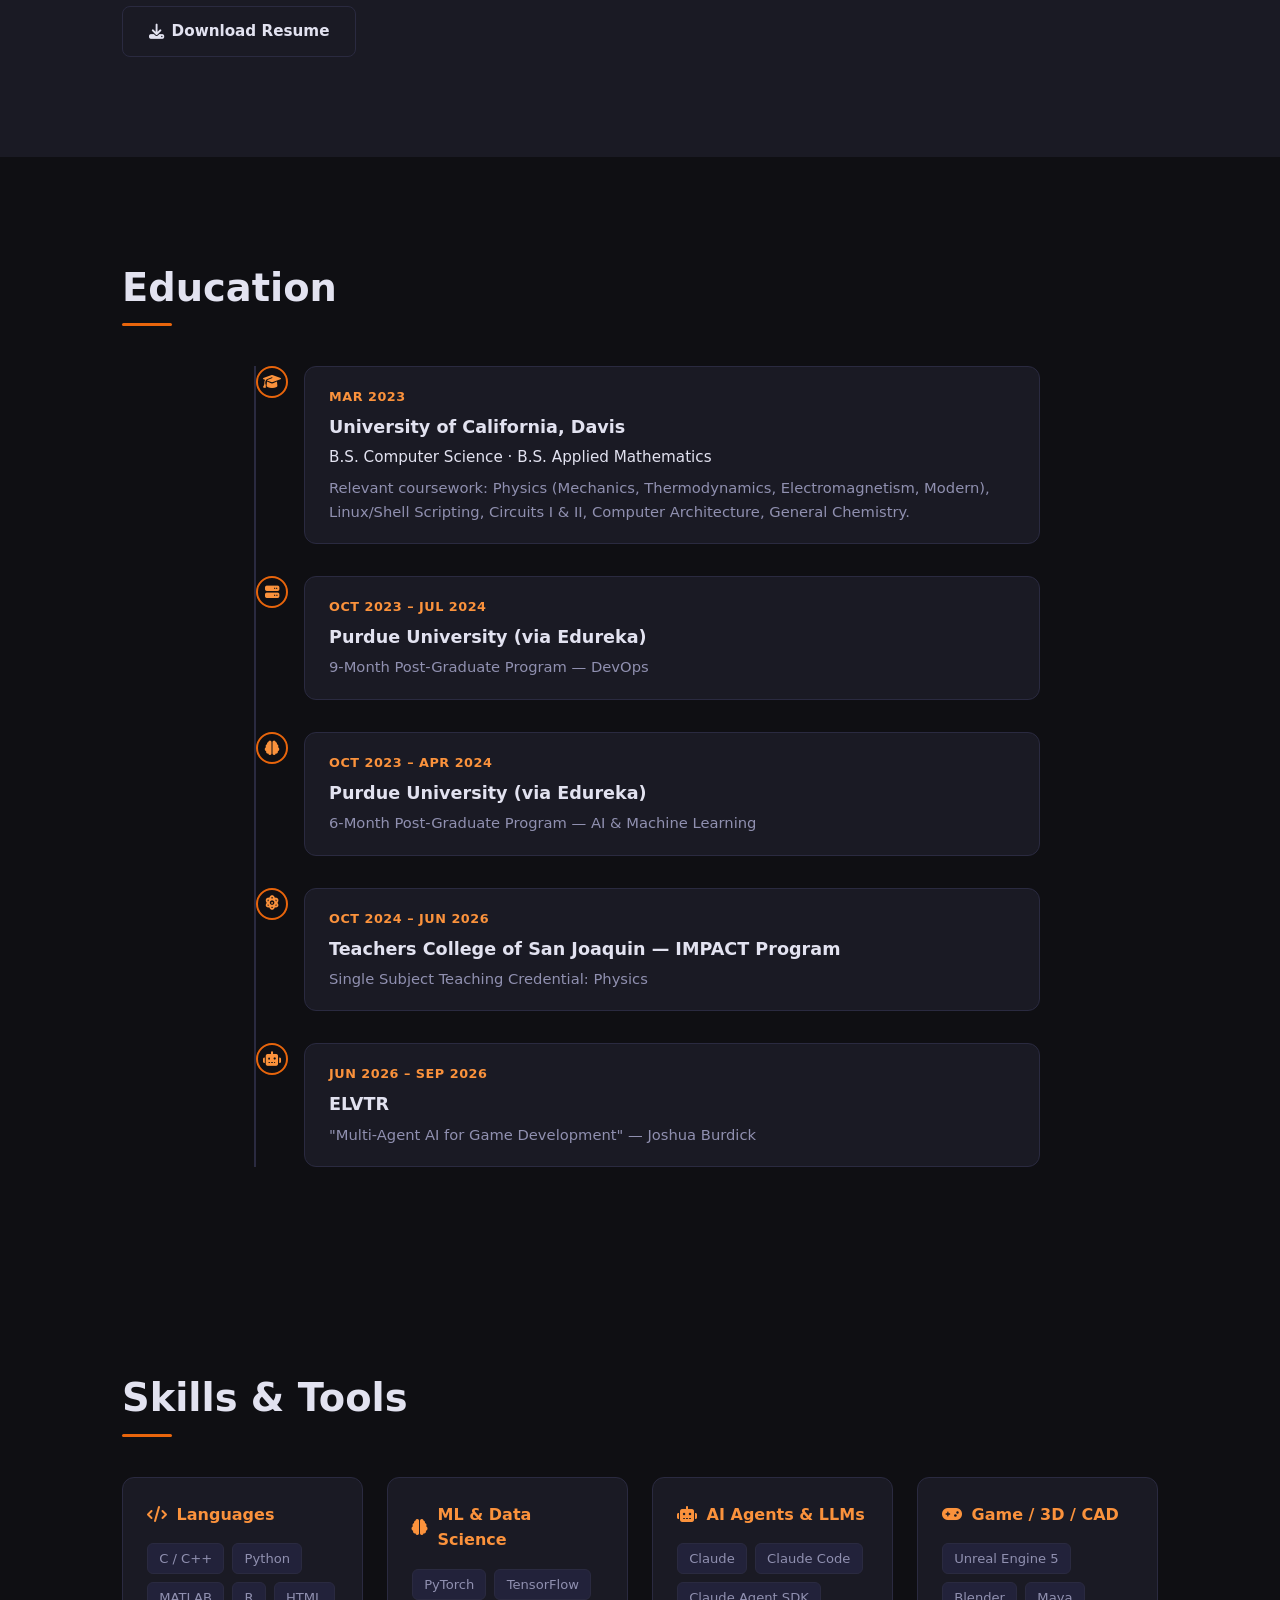
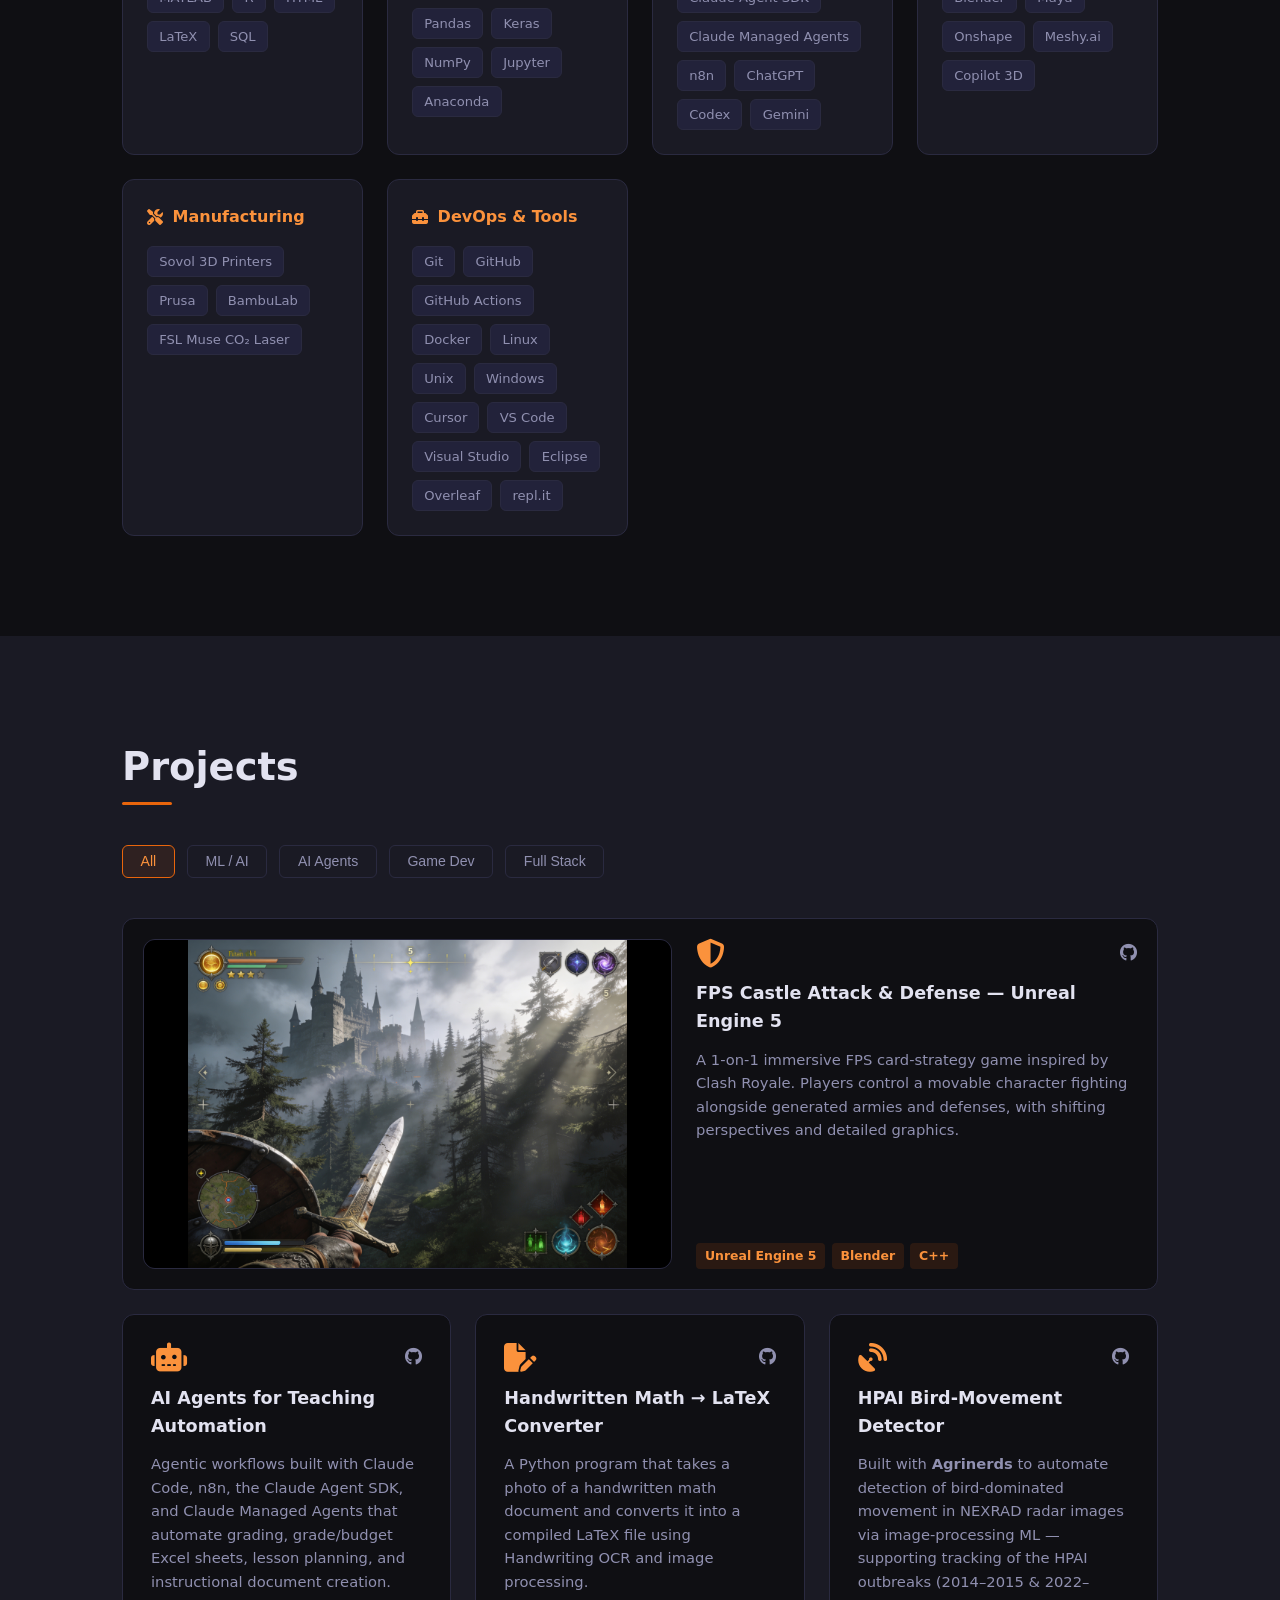
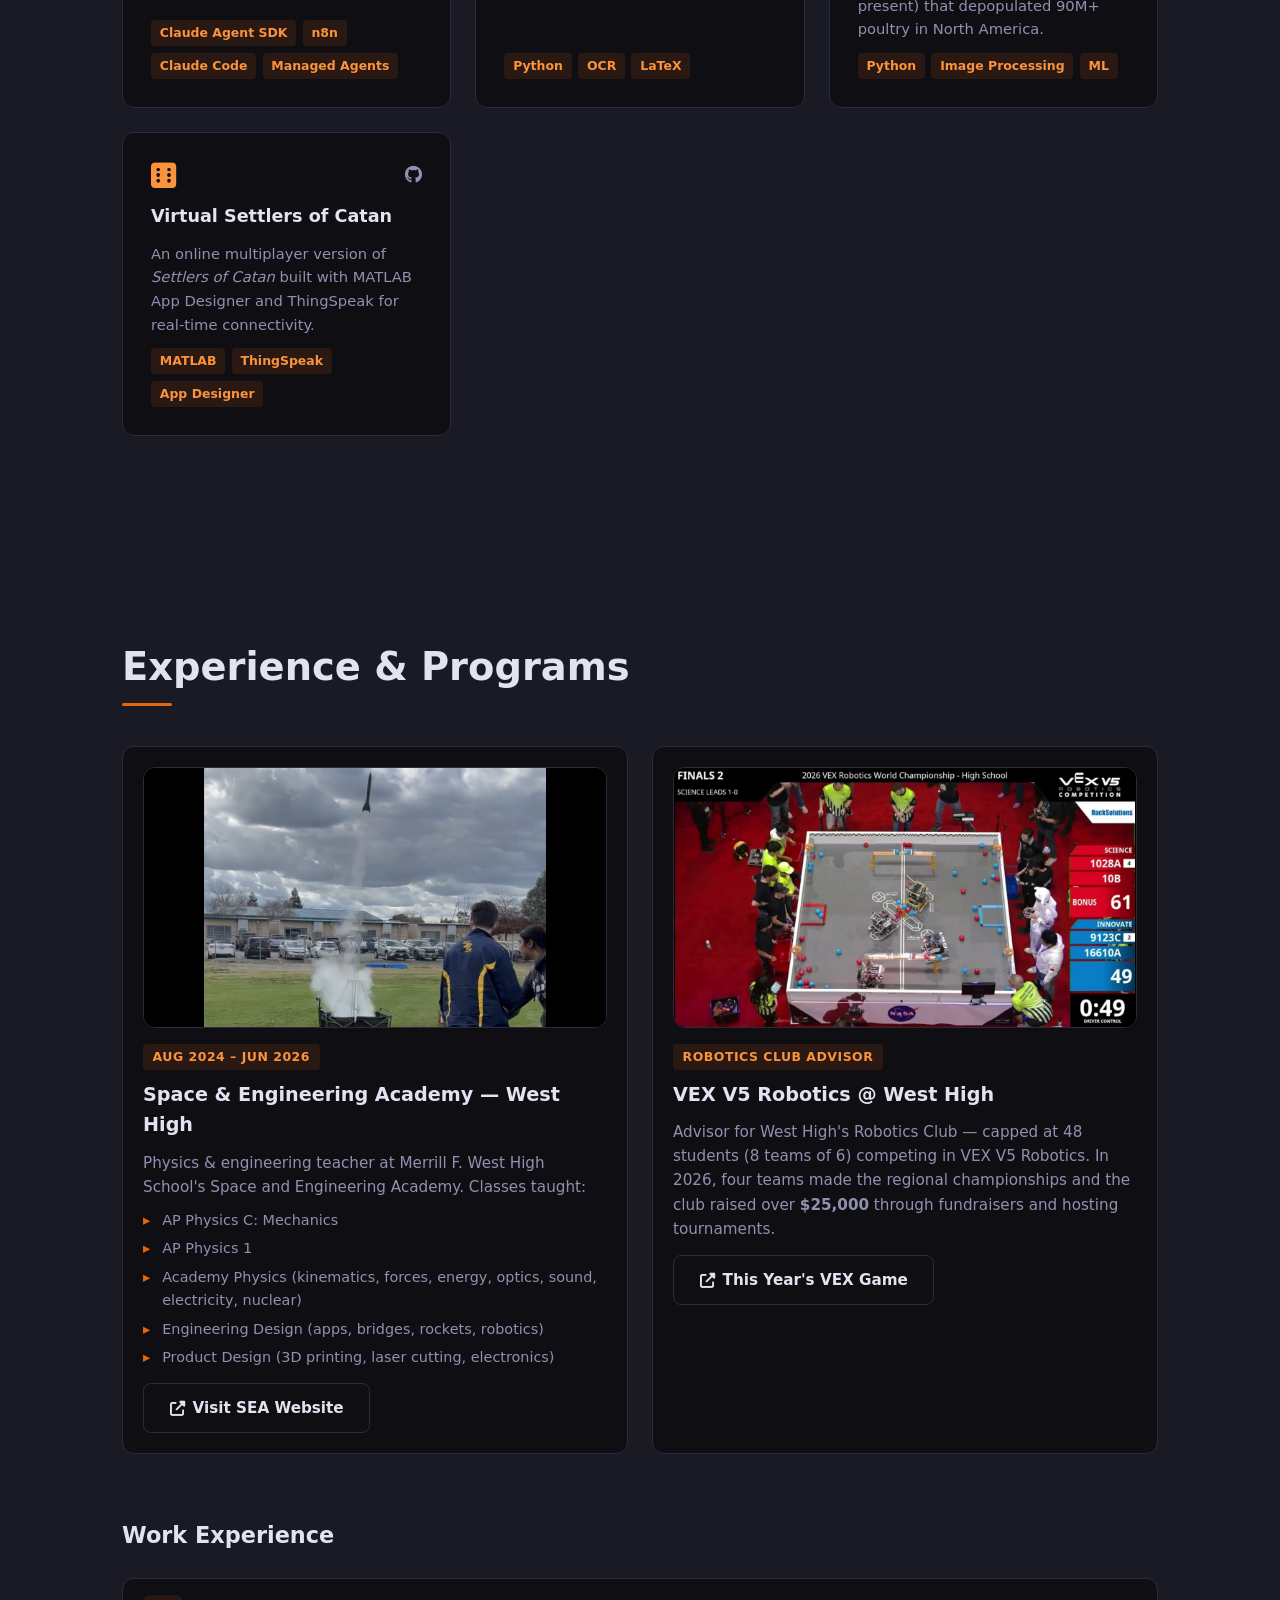
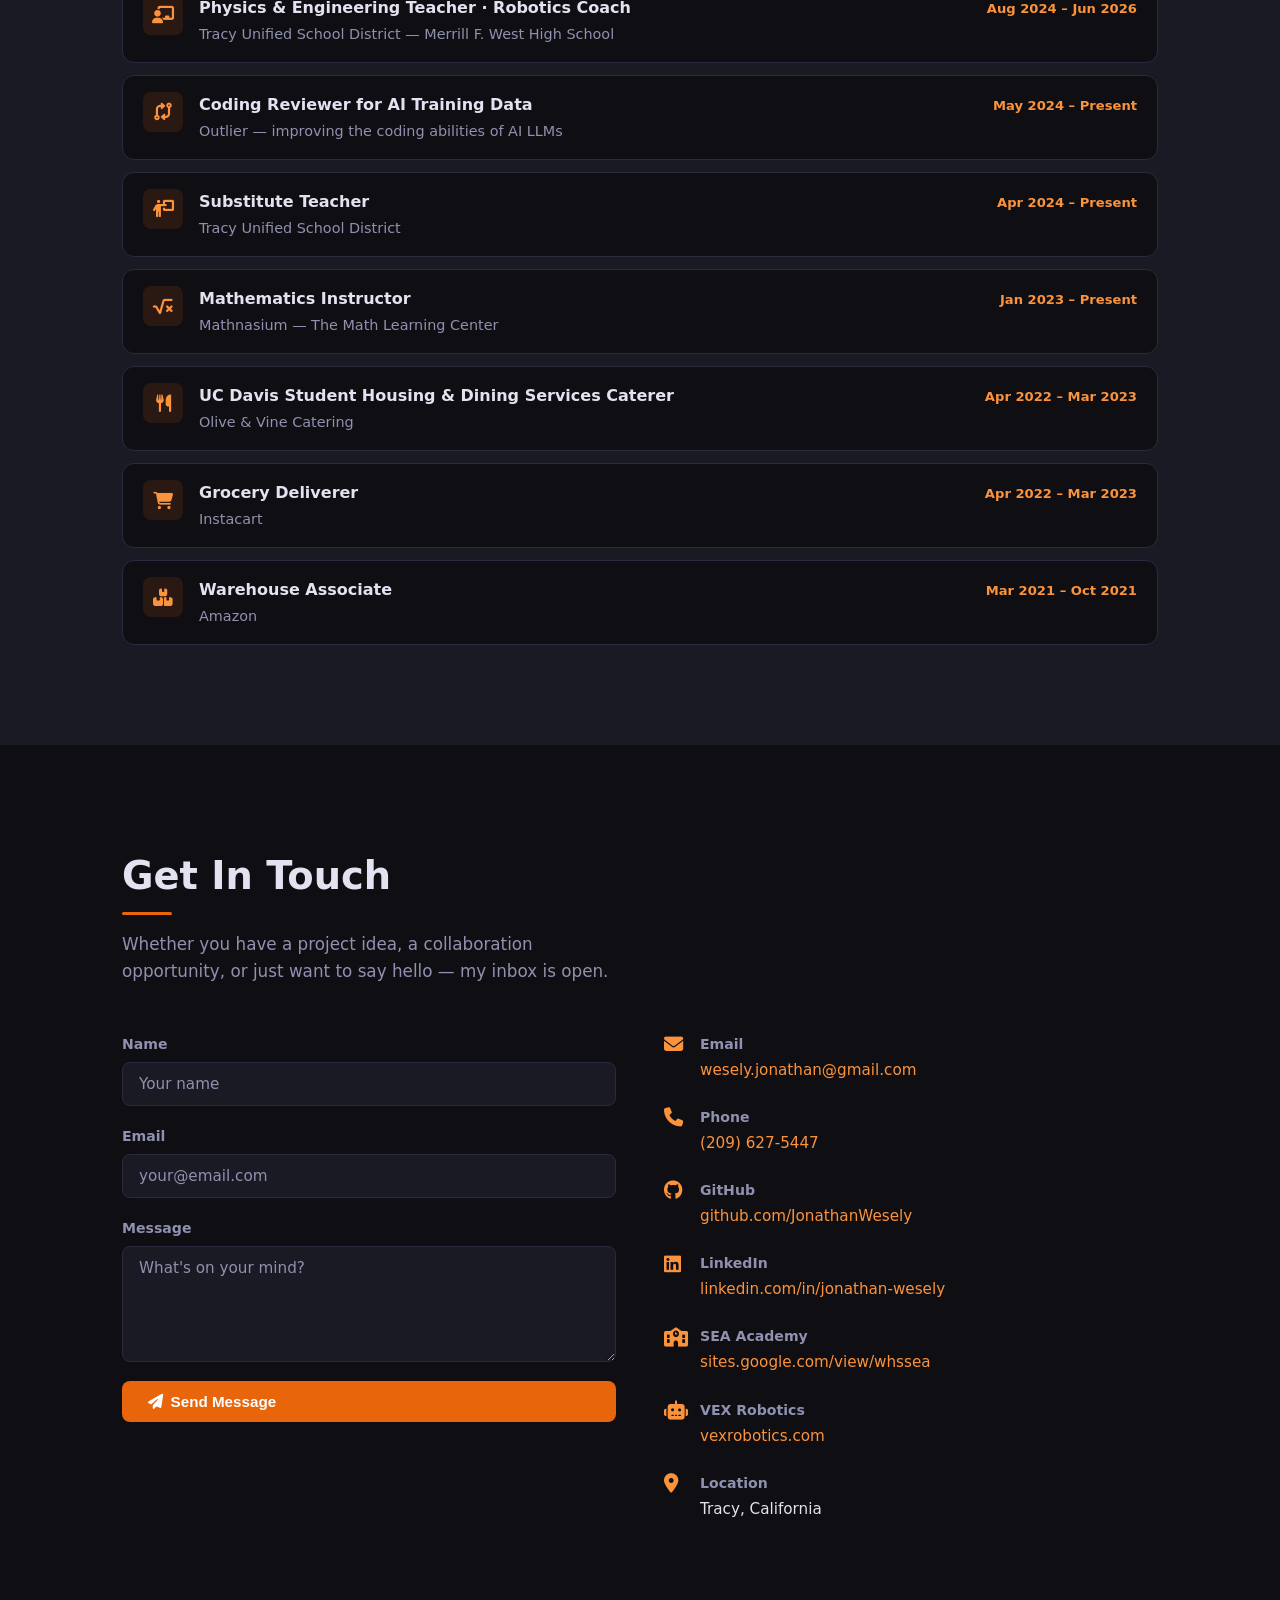
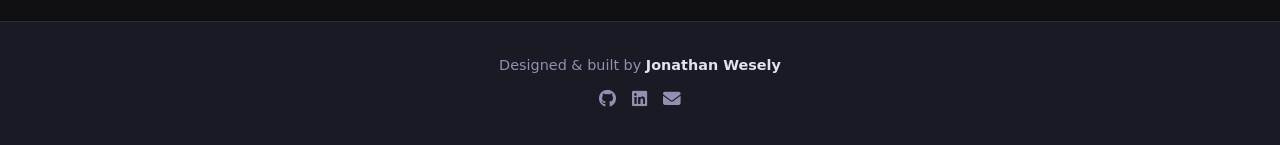
==== commit 6b4fc188: "put profile pic up." ====
--- a/index.html
+++ b/index.html
@@ -63,7 +63,7 @@
       </div>
       <div class="hero-visual">
         <div class="avatar-ring">
-          <div class="avatar-placeholder">JW</div>
+          <img class="avatar-photo" src="media/JonathanWeselyLinkedInPicture.jpg" alt="Jonathan Wesely" />
         </div>
         <div class="floating-badge badge-1"><i class="fa-brands fa-python"></i></div>
         <div class="floating-badge badge-2"><i class="fa-solid fa-robot"></i></div>
--- a/styles.css
+++ b/styles.css
@@ -276,6 +276,13 @@
   color: var(--accent2);
   letter-spacing: -2px;
 }
+.avatar-photo {
+  width: 240px; height: 240px;
+  border-radius: 50%;
+  object-fit: cover;
+  display: block;
+  background: var(--bg-card2);
+}
 
 .floating-badge {
   position: absolute;
@@ -550,11 +557,11 @@
 .project-image {
   width: 100%;
   height: 100%;
-  object-fit: cover;
+  object-fit: contain;
   display: block;
   position: relative;
   z-index: 2;
-  background: var(--bg-card2);
+  background: #000;
 }
 .project-media-placeholder {
   position: absolute;
@@ -701,7 +708,10 @@
   border-color: var(--accent);
   transform: translateY(-4px);
 }
-.feature-card .project-media { margin-bottom: 0; }
+.feature-card .project-media {
+  margin-bottom: 0;
+  background: #000;
+}
 .feature-body { display: flex; flex-direction: column; gap: .6rem; }
 .feature-tag {
   display: inline-block;
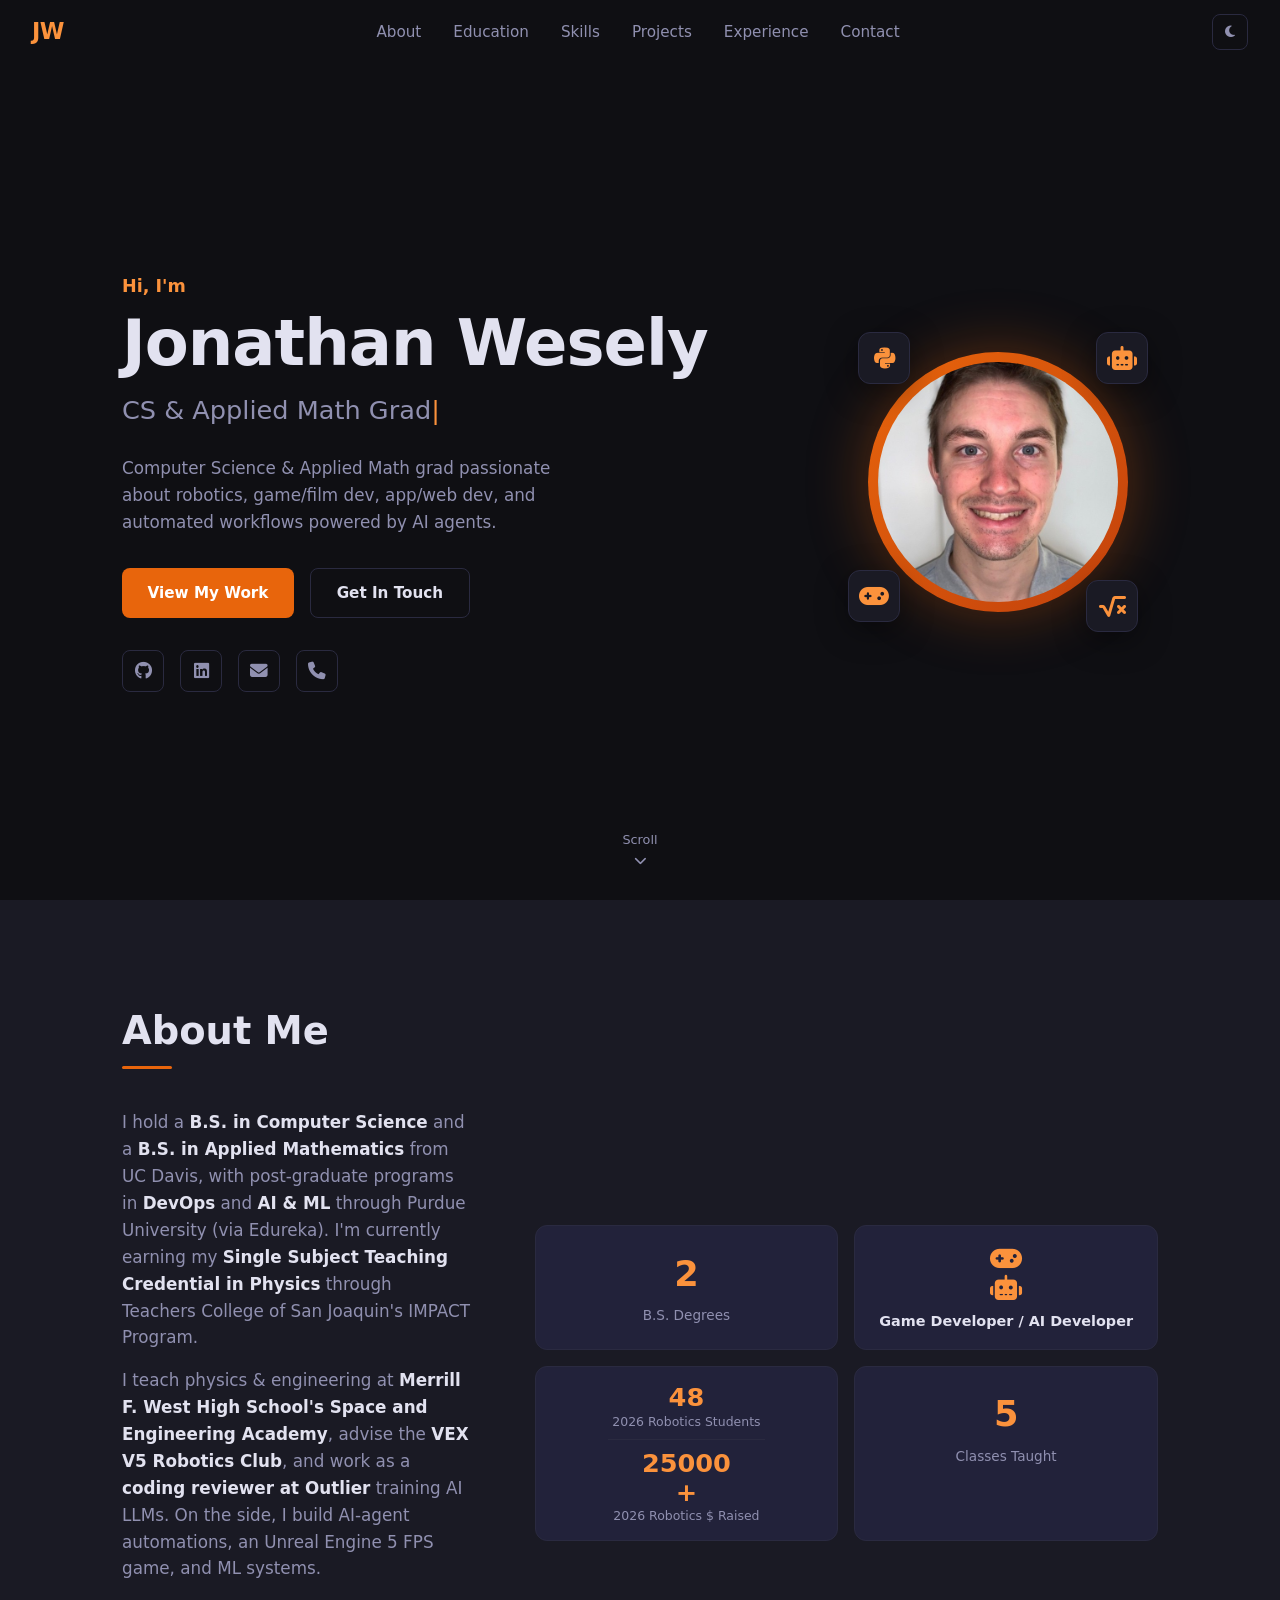
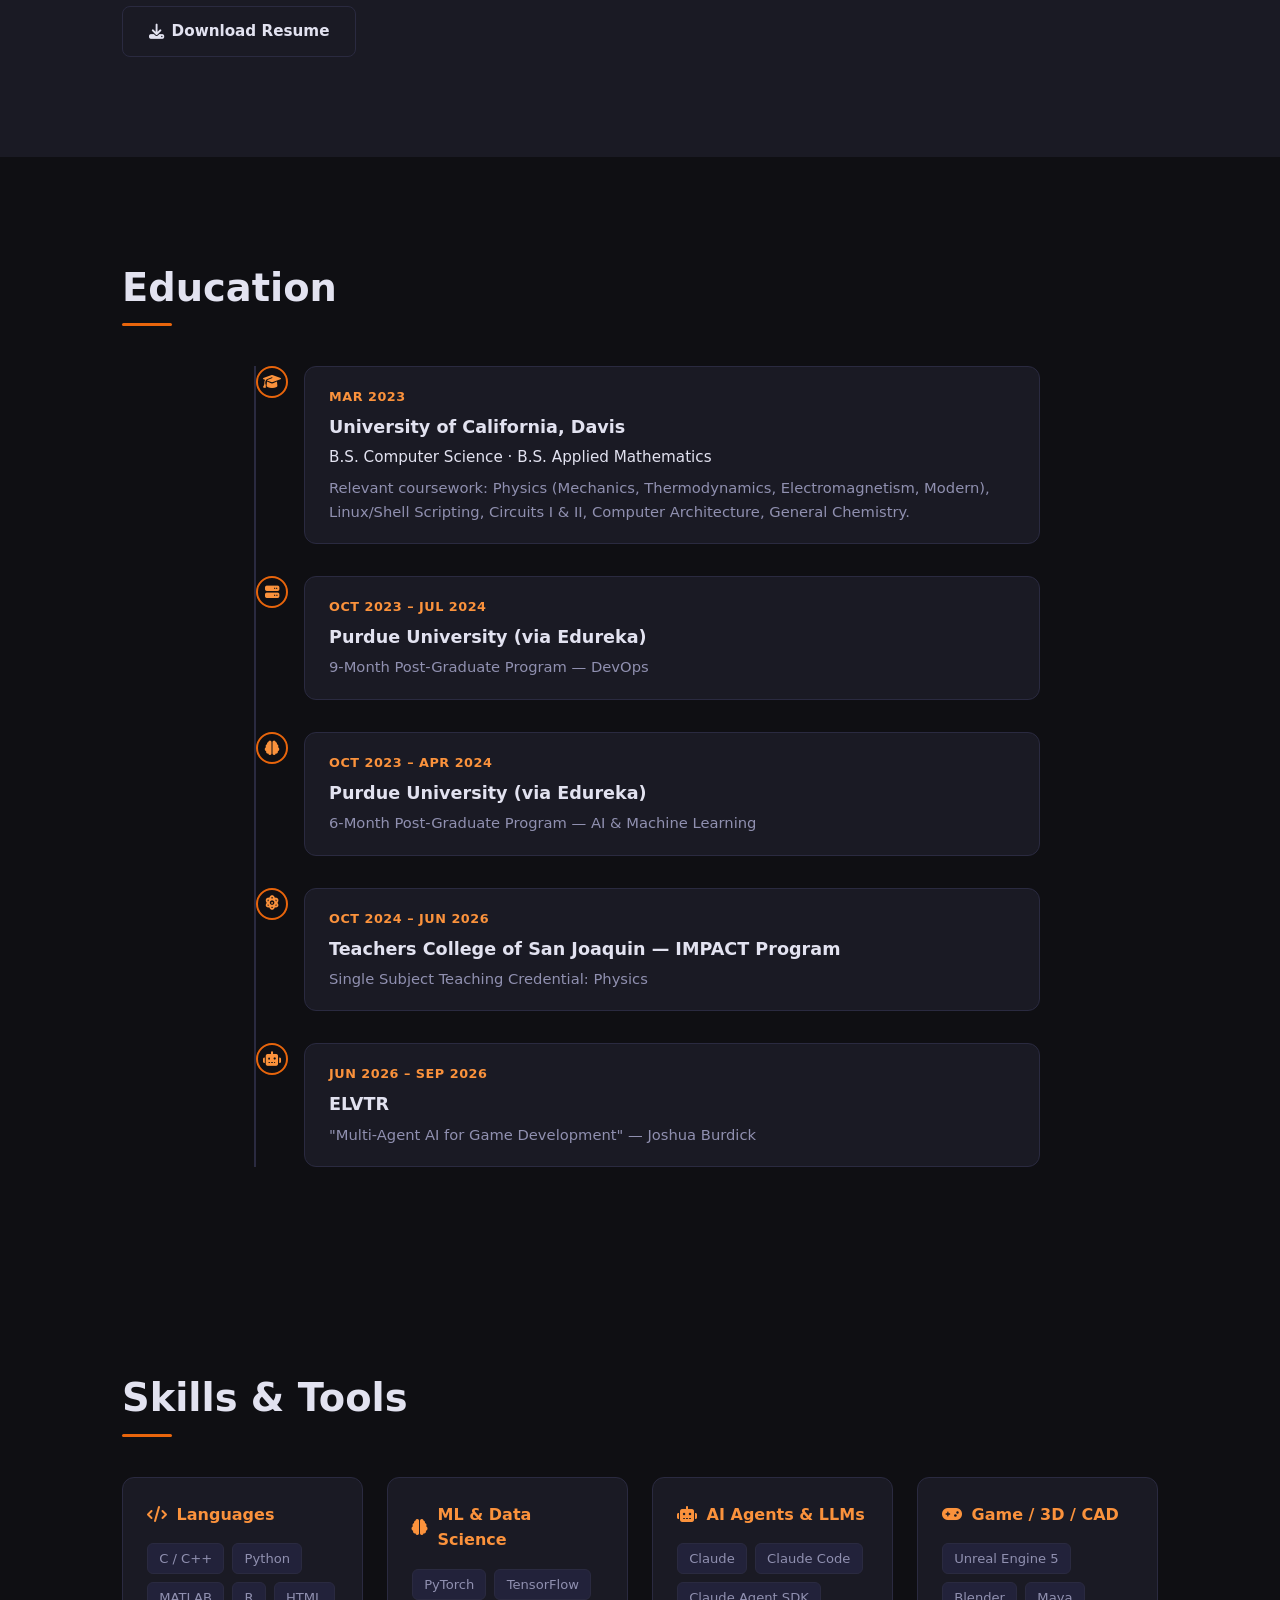
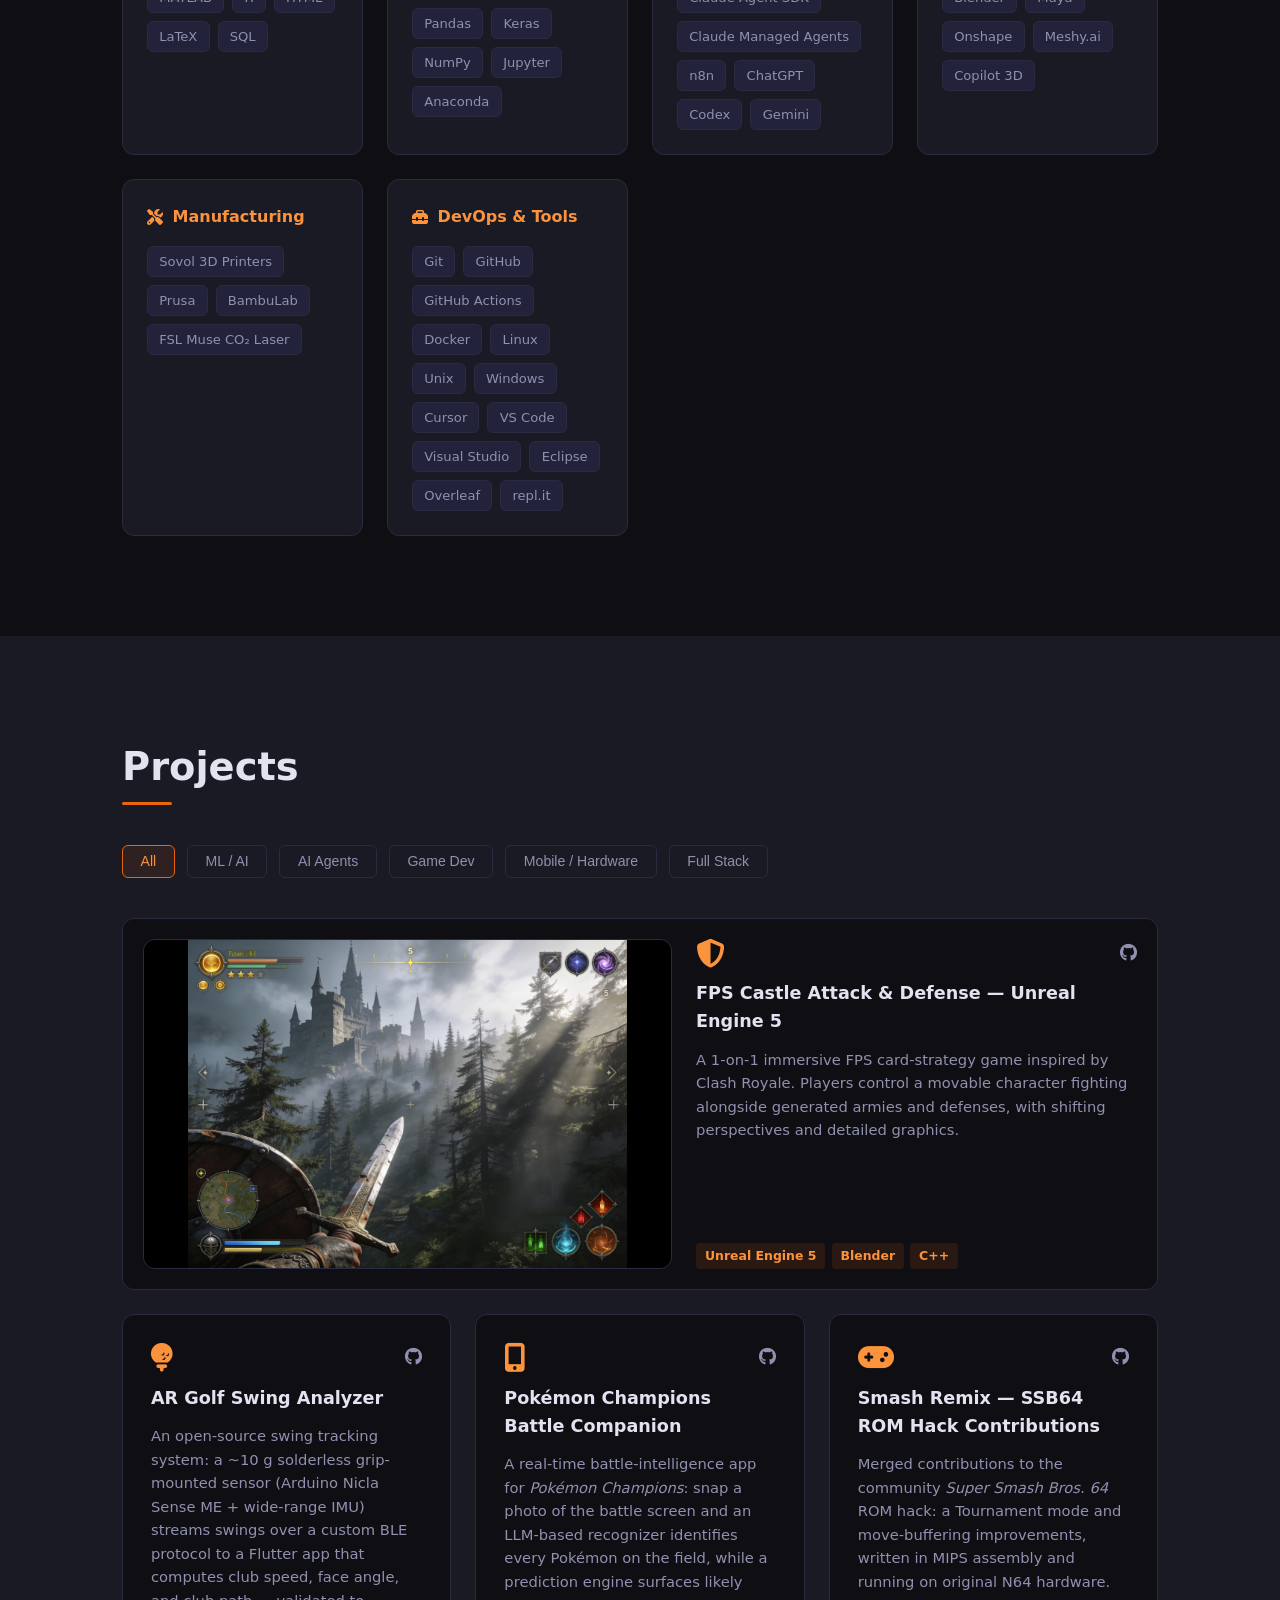
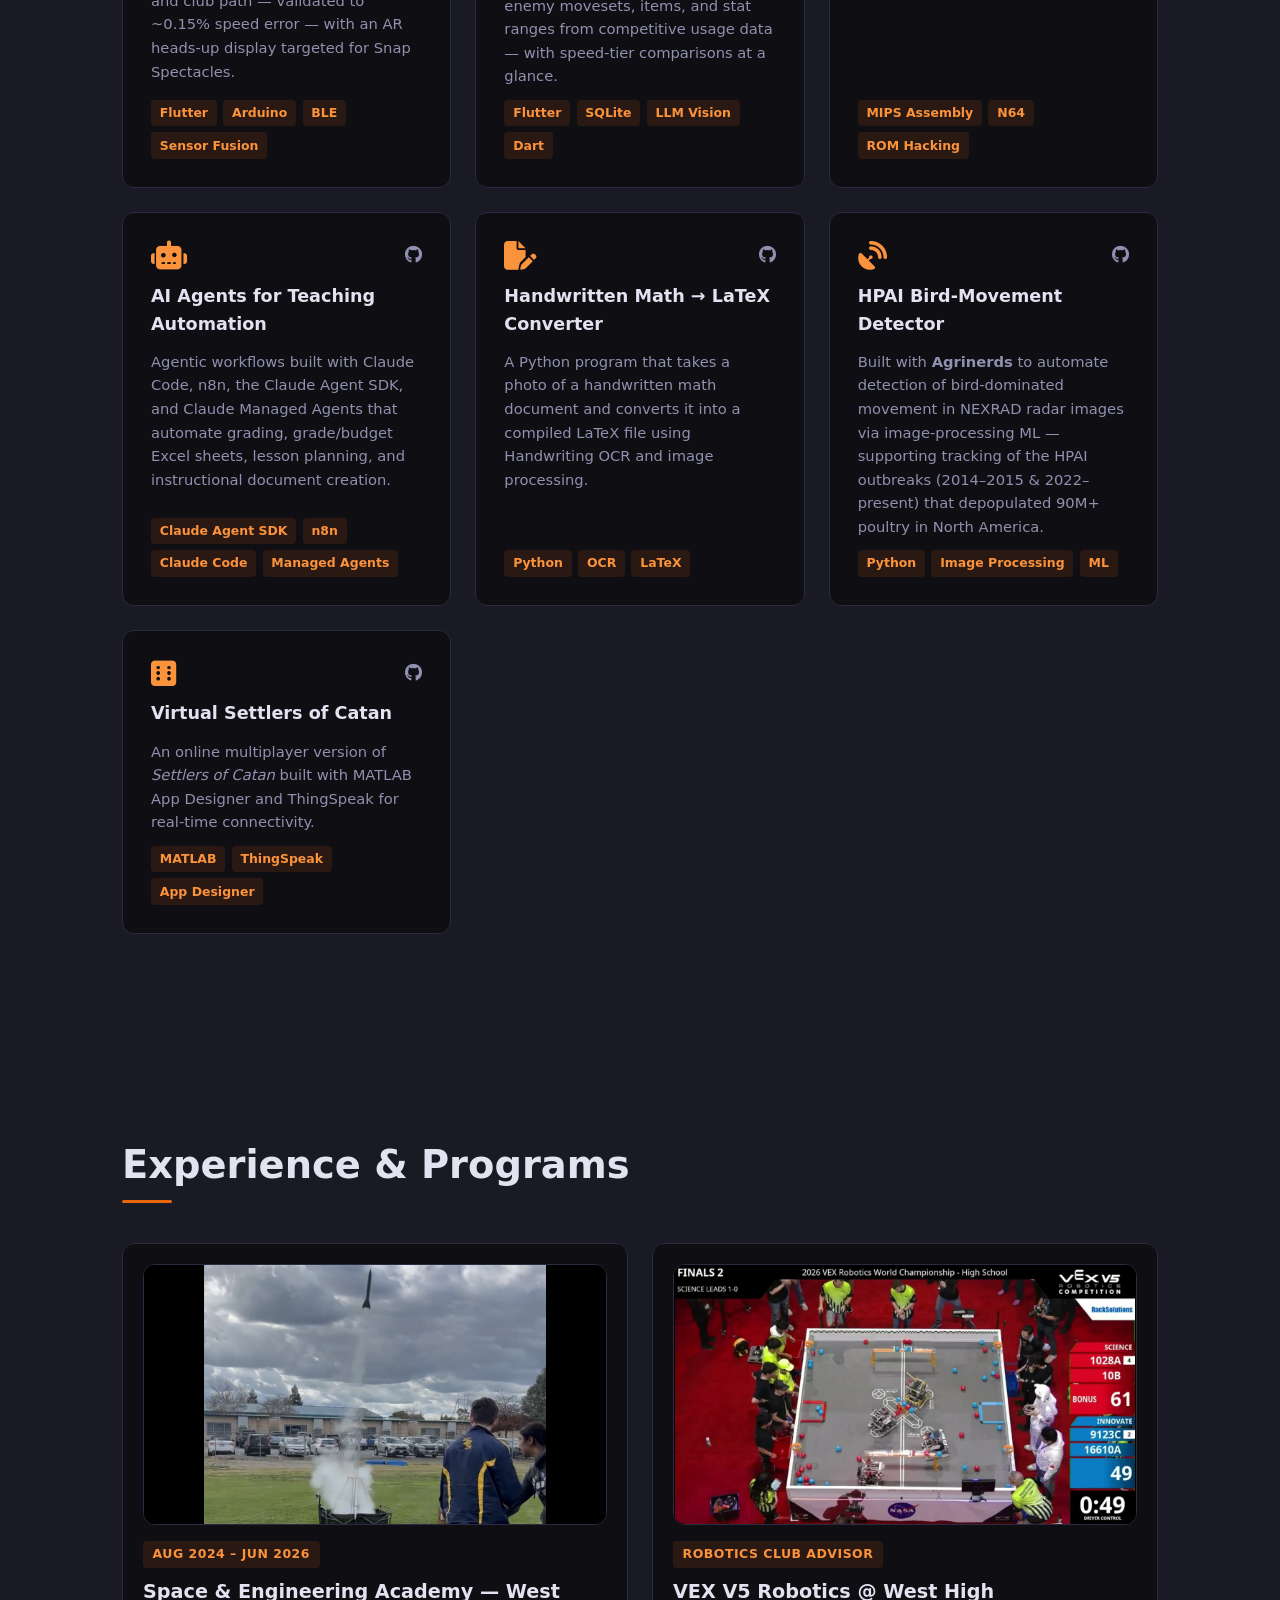
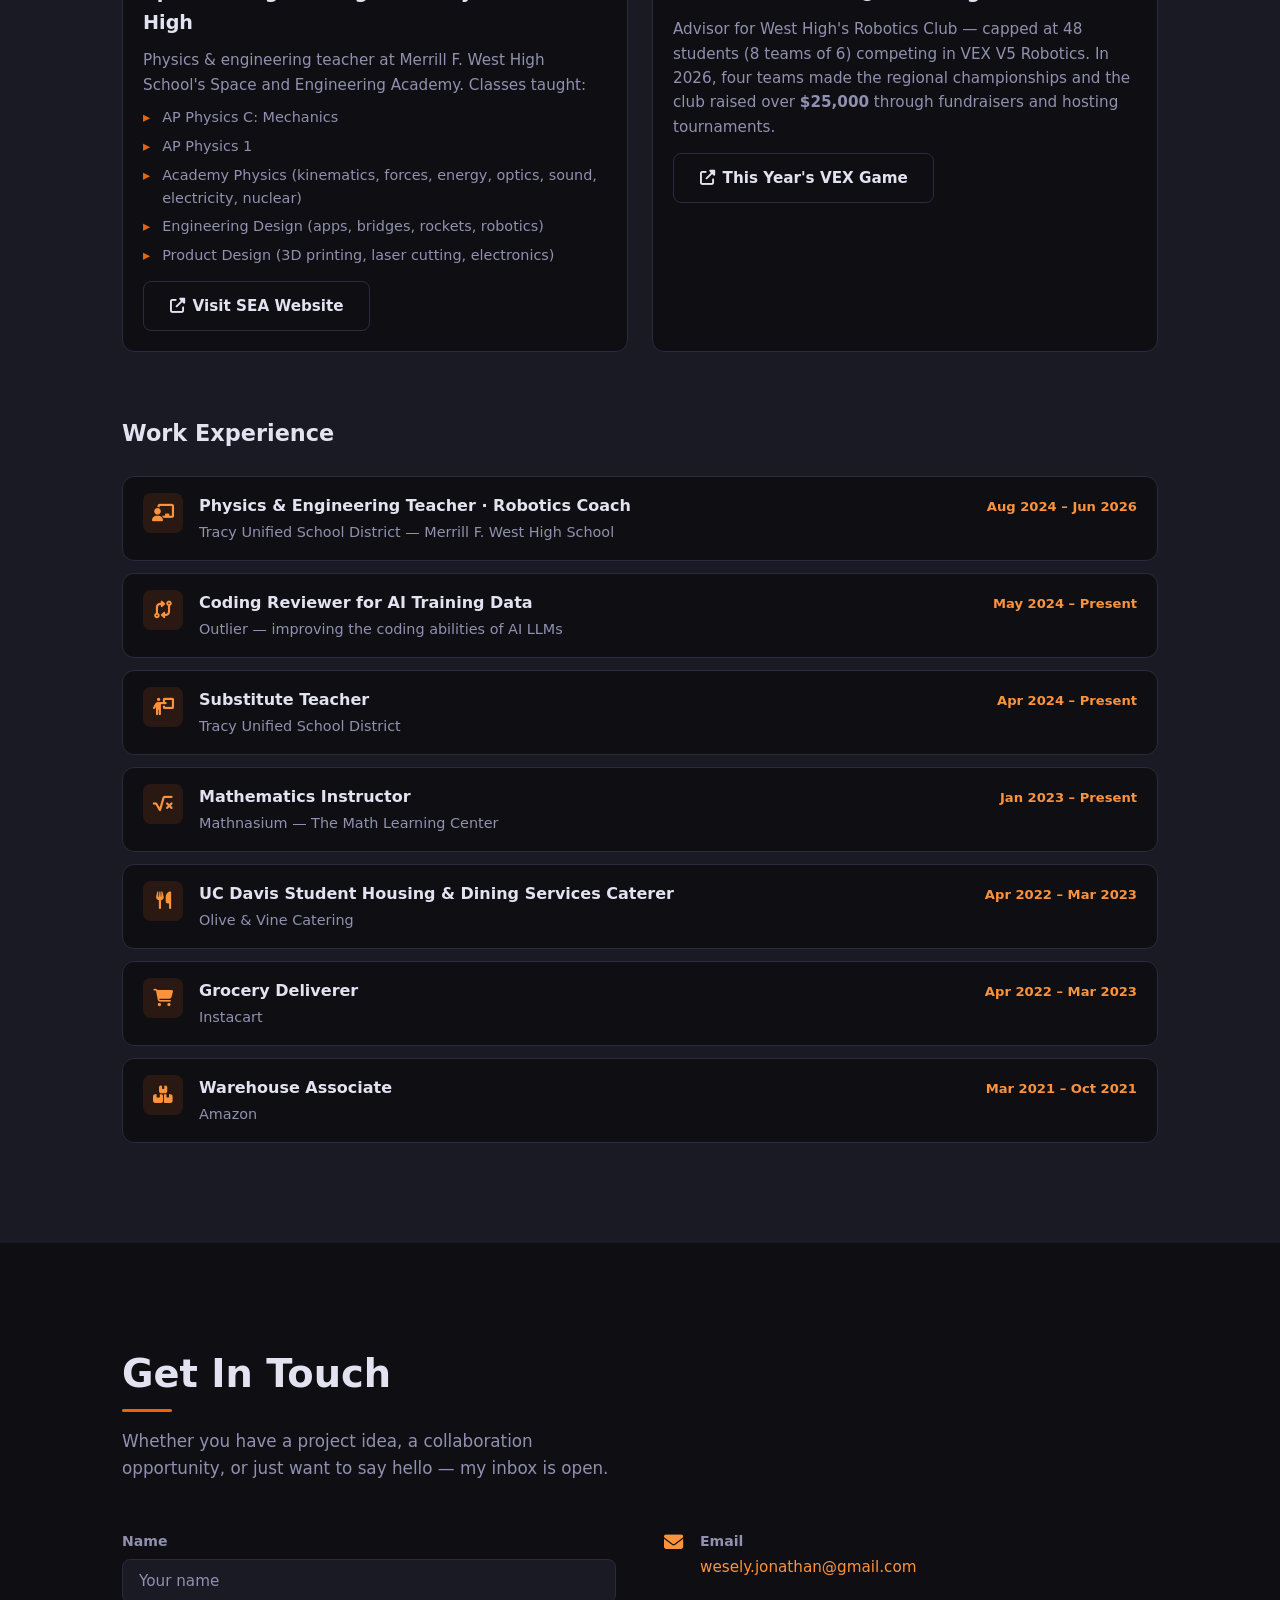
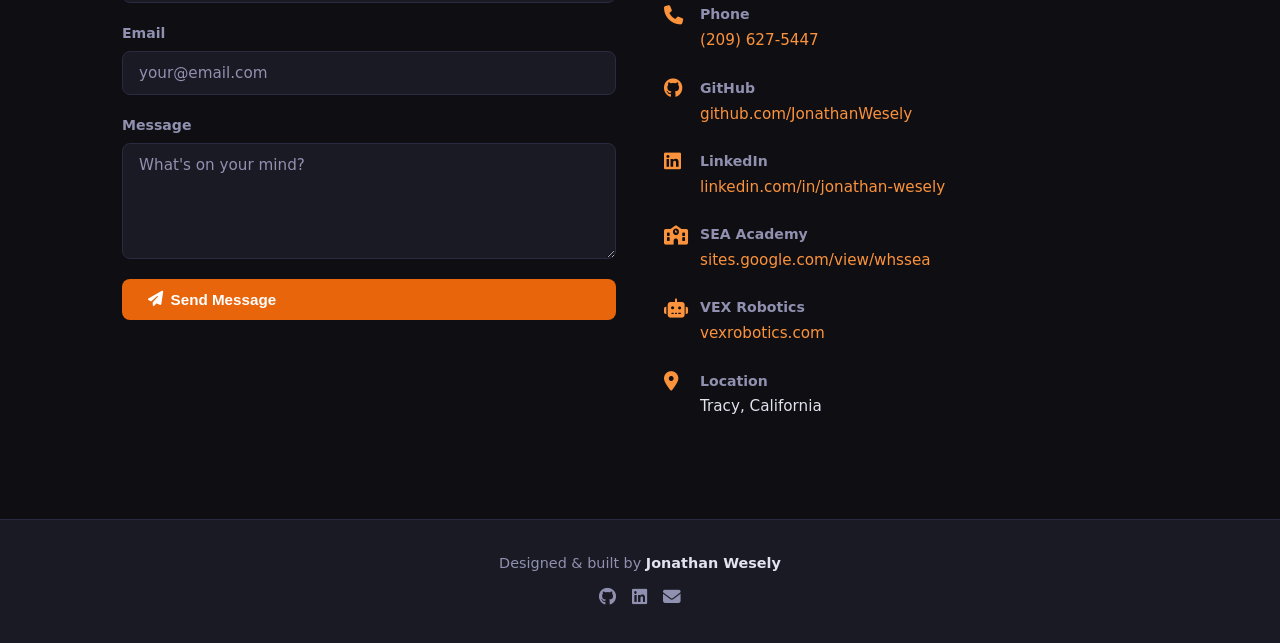
==== commit b6a81d4e: "Update index.html" ====
--- a/index.html
+++ b/index.html
@@ -256,6 +256,7 @@
           <button class="filter-btn" data-filter="ml">ML / AI</button>
           <button class="filter-btn" data-filter="agents">AI Agents</button>
           <button class="filter-btn" data-filter="gamedev">Game Dev</button>
+          <button class="filter-btn" data-filter="mobile">Mobile / Hardware</button>
           <button class="filter-btn" data-filter="fullstack">Full Stack</button>
         </div>
         <div class="projects-grid">
@@ -284,6 +285,65 @@
               <div class="project-tags">
                 <span>Unreal Engine 5</span><span>Blender</span><span>C++</span>
               </div>
+            </div>
+          </article>
+
+          <article class="project-card" data-category="mobile">
+            <div class="project-header">
+              <i class="fa-solid fa-golf-ball-tee project-icon"></i>
+              <div class="project-links">
+                <a href="https://github.com/JonathanWesely" target="_blank" rel="noopener" aria-label="GitHub"><i class="fa-brands fa-github"></i></a>
+              </div>
+            </div>
+            <h3>AR Golf Swing Analyzer</h3>
+            <p>
+              An open-source swing tracking system: a ~10&nbsp;g solderless
+              grip-mounted sensor (Arduino Nicla Sense ME + wide-range IMU)
+              streams swings over a custom BLE protocol to a Flutter app that
+              computes club speed, face angle, and club path — validated to
+              ~0.15% speed error — with an AR heads-up display targeted for
+              Snap Spectacles.
+            </p>
+            <div class="project-tags">
+              <span>Flutter</span><span>Arduino</span><span>BLE</span><span>Sensor Fusion</span>
+            </div>
+          </article>
+
+          <article class="project-card" data-category="mobile">
+            <div class="project-header">
+              <i class="fa-solid fa-mobile-screen-button project-icon"></i>
+              <div class="project-links">
+                <a href="https://github.com/JonathanWesely" target="_blank" rel="noopener" aria-label="GitHub"><i class="fa-brands fa-github"></i></a>
+              </div>
+            </div>
+            <h3>Pokémon Champions Battle Companion</h3>
+            <p>
+              A real-time battle-intelligence app for <em>Pokémon Champions</em>:
+              snap a photo of the battle screen and an LLM-based recognizer
+              identifies every Pokémon on the field, while a prediction engine
+              surfaces likely enemy movesets, items, and stat ranges from
+              competitive usage data — with speed-tier comparisons at a glance.
+            </p>
+            <div class="project-tags">
+              <span>Flutter</span><span>SQLite</span><span>LLM Vision</span><span>Dart</span>
+            </div>
+          </article>
+
+          <article class="project-card" data-category="gamedev">
+            <div class="project-header">
+              <i class="fa-solid fa-gamepad project-icon"></i>
+              <div class="project-links">
+                <a href="https://github.com/JonathanWesely" target="_blank" rel="noopener" aria-label="GitHub"><i class="fa-brands fa-github"></i></a>
+              </div>
+            </div>
+            <h3>Smash Remix — SSB64 ROM Hack Contributions</h3>
+            <p>
+              Merged contributions to the community <em>Super Smash Bros. 64</em>
+              ROM hack: a Tournament mode and move-buffering improvements,
+              written in MIPS assembly and running on original N64 hardware.
+            </p>
+            <div class="project-tags">
+              <span>MIPS Assembly</span><span>N64</span><span>ROM Hacking</span>
             </div>
           </article>
 
--- a/styles.css
+++ b/styles.css
@@ -277,7 +277,10 @@
   letter-spacing: -2px;
 }
 .avatar-photo {
+  flex: 0 0 240px;
   width: 240px; height: 240px;
+  min-width: 0; min-height: 0;
+  max-width: 240px; max-height: 240px;
   border-radius: 50%;
   object-fit: cover;
   display: block;
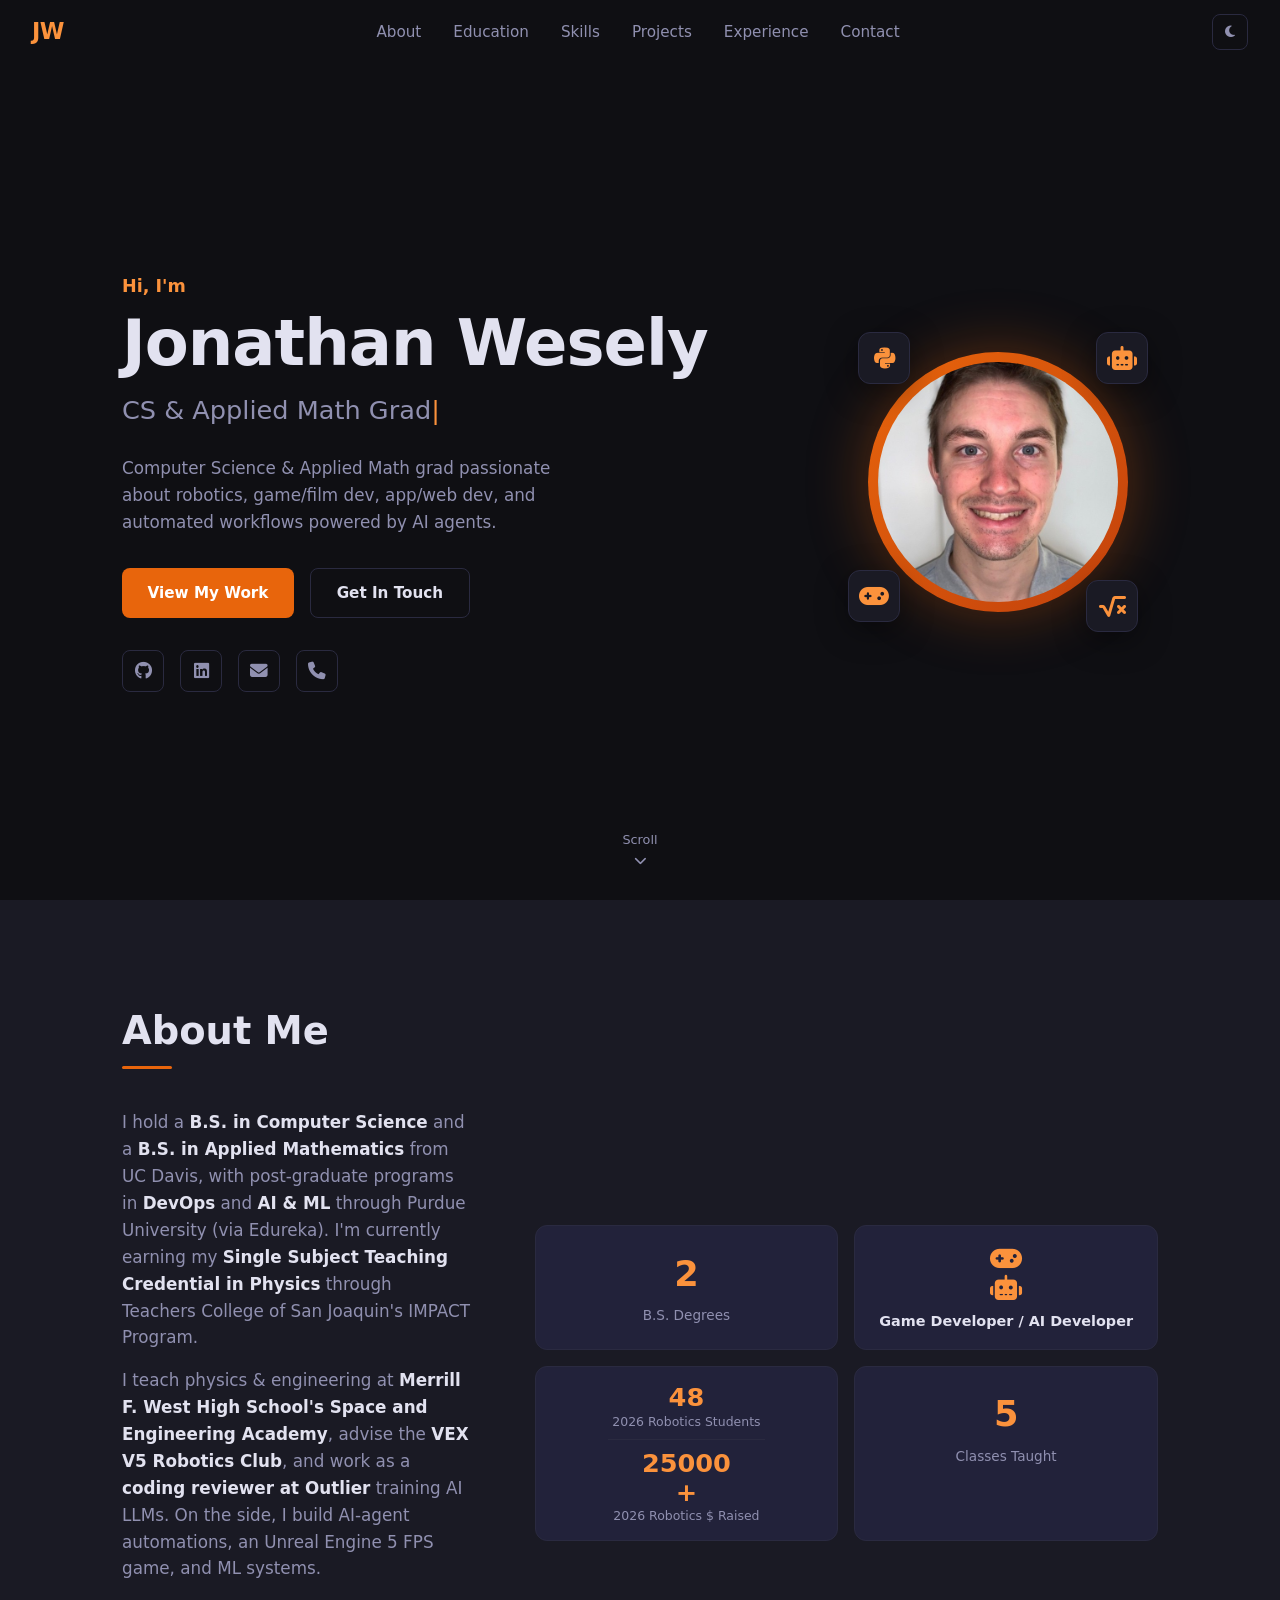
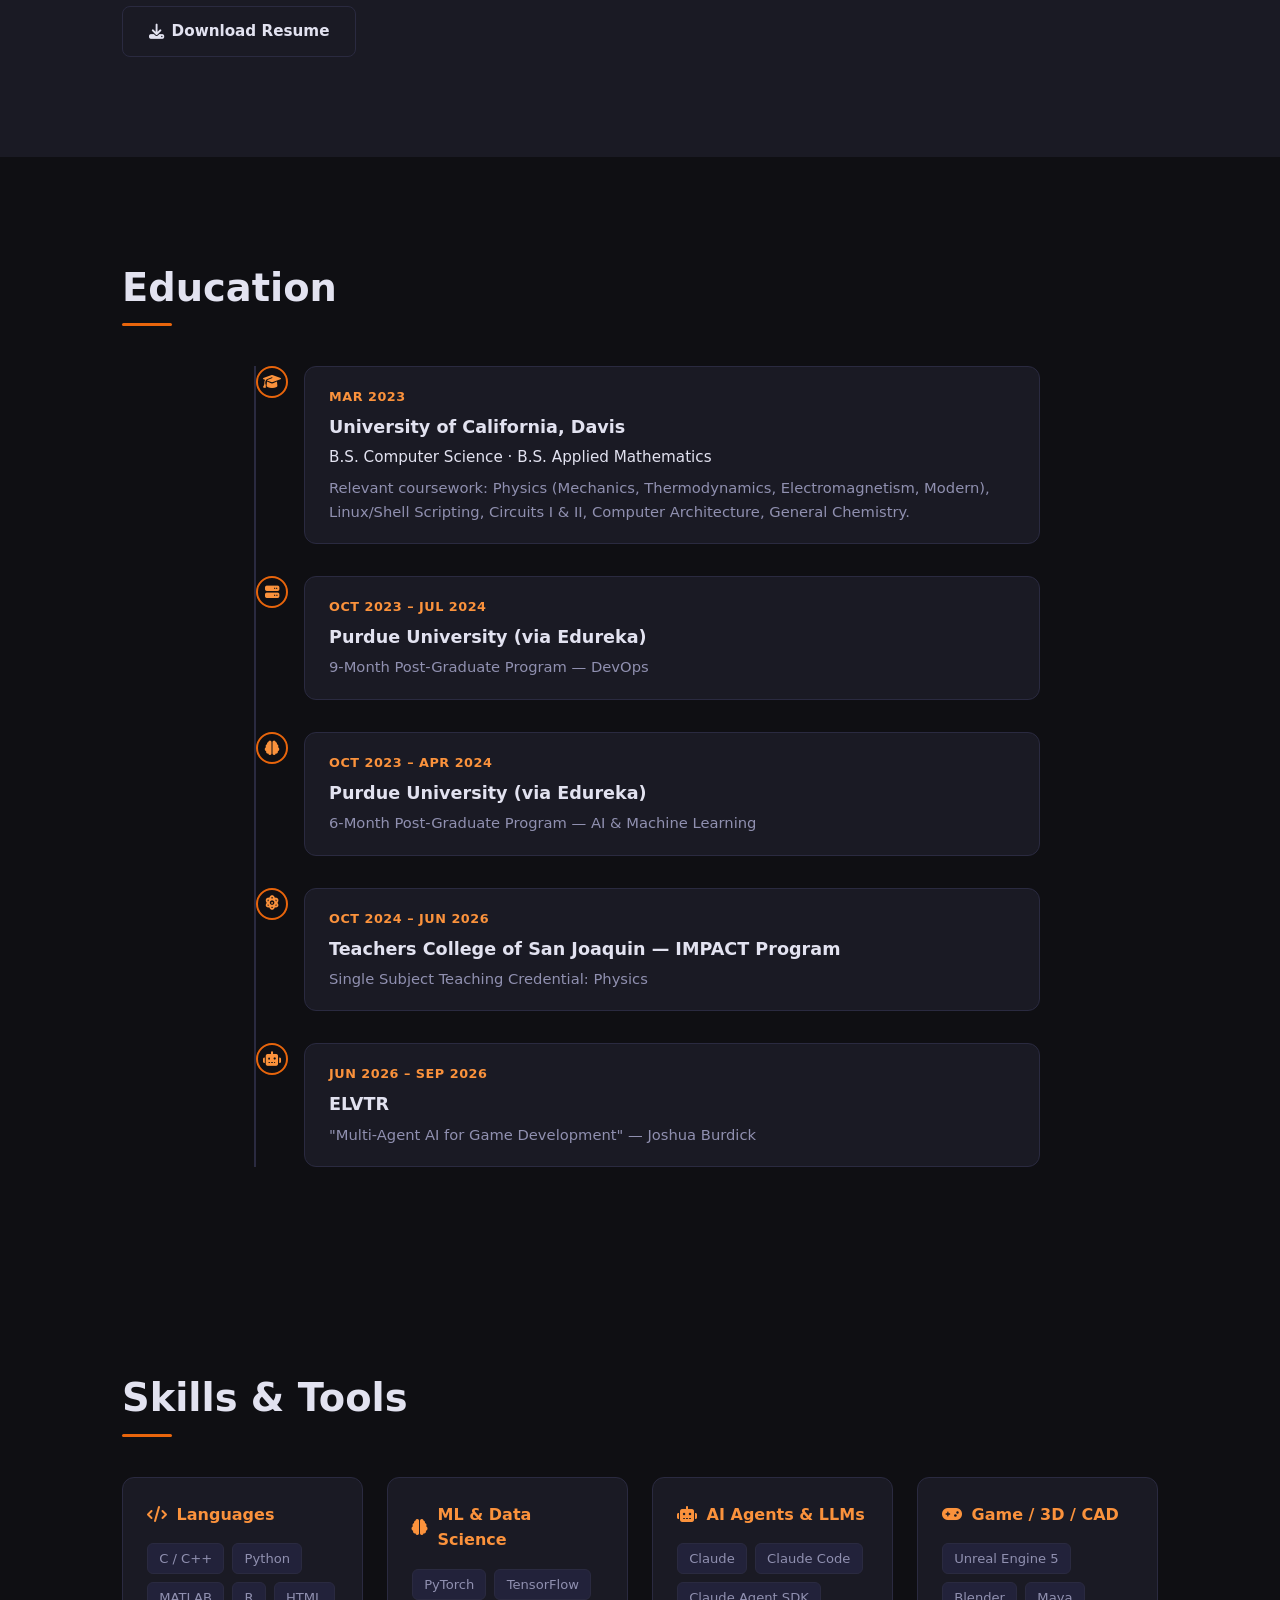
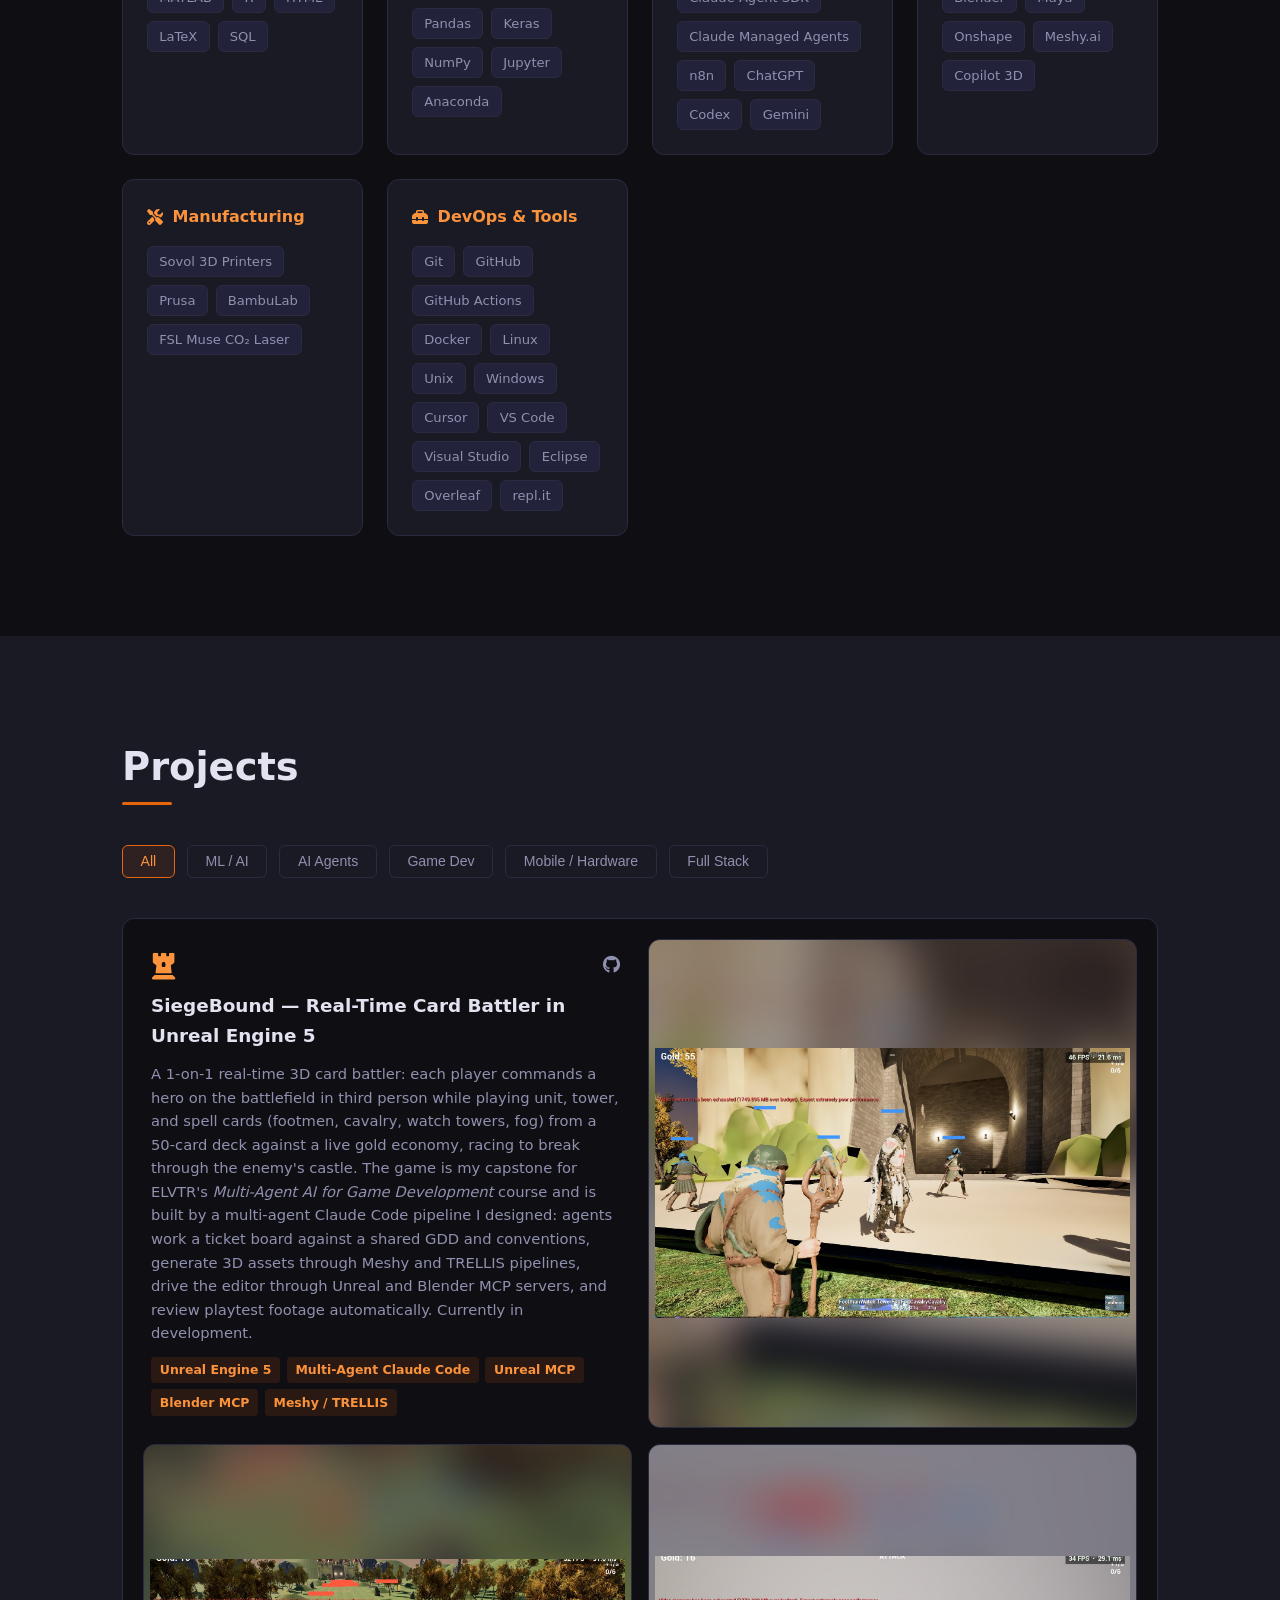
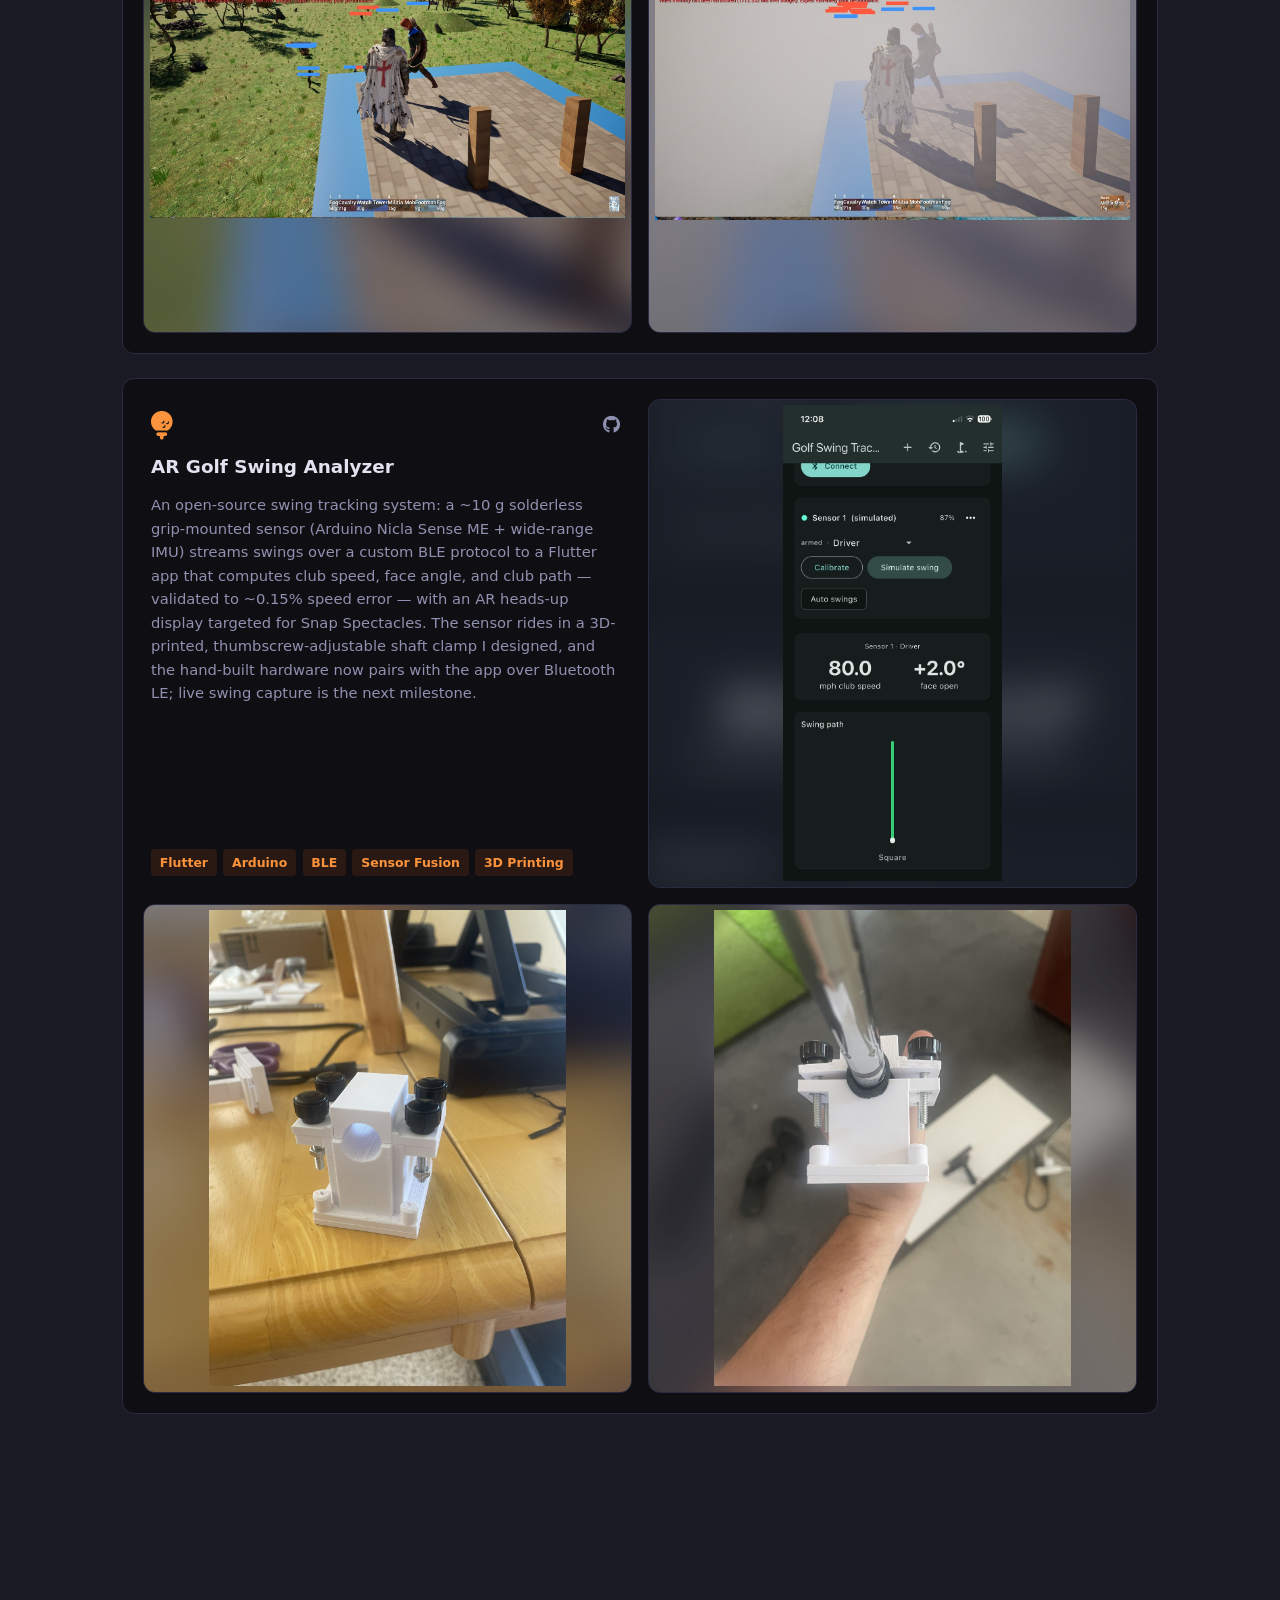
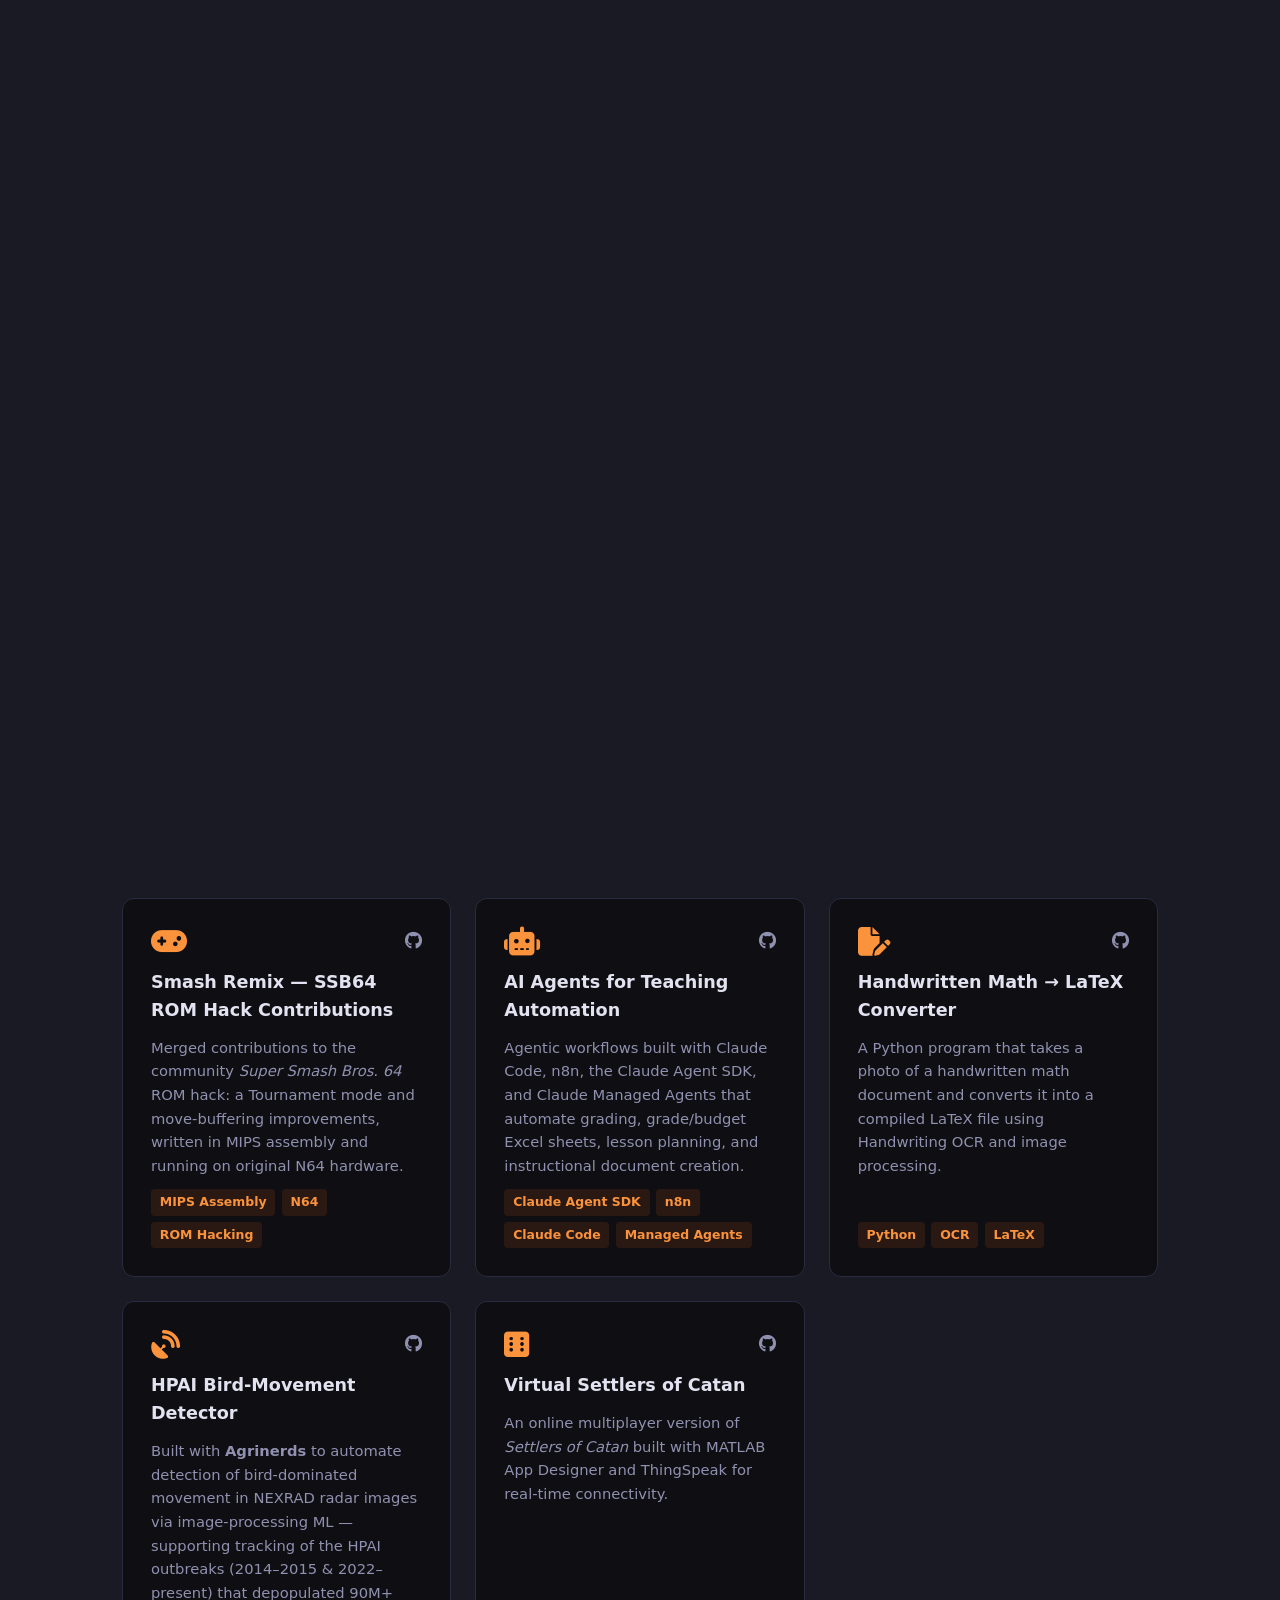
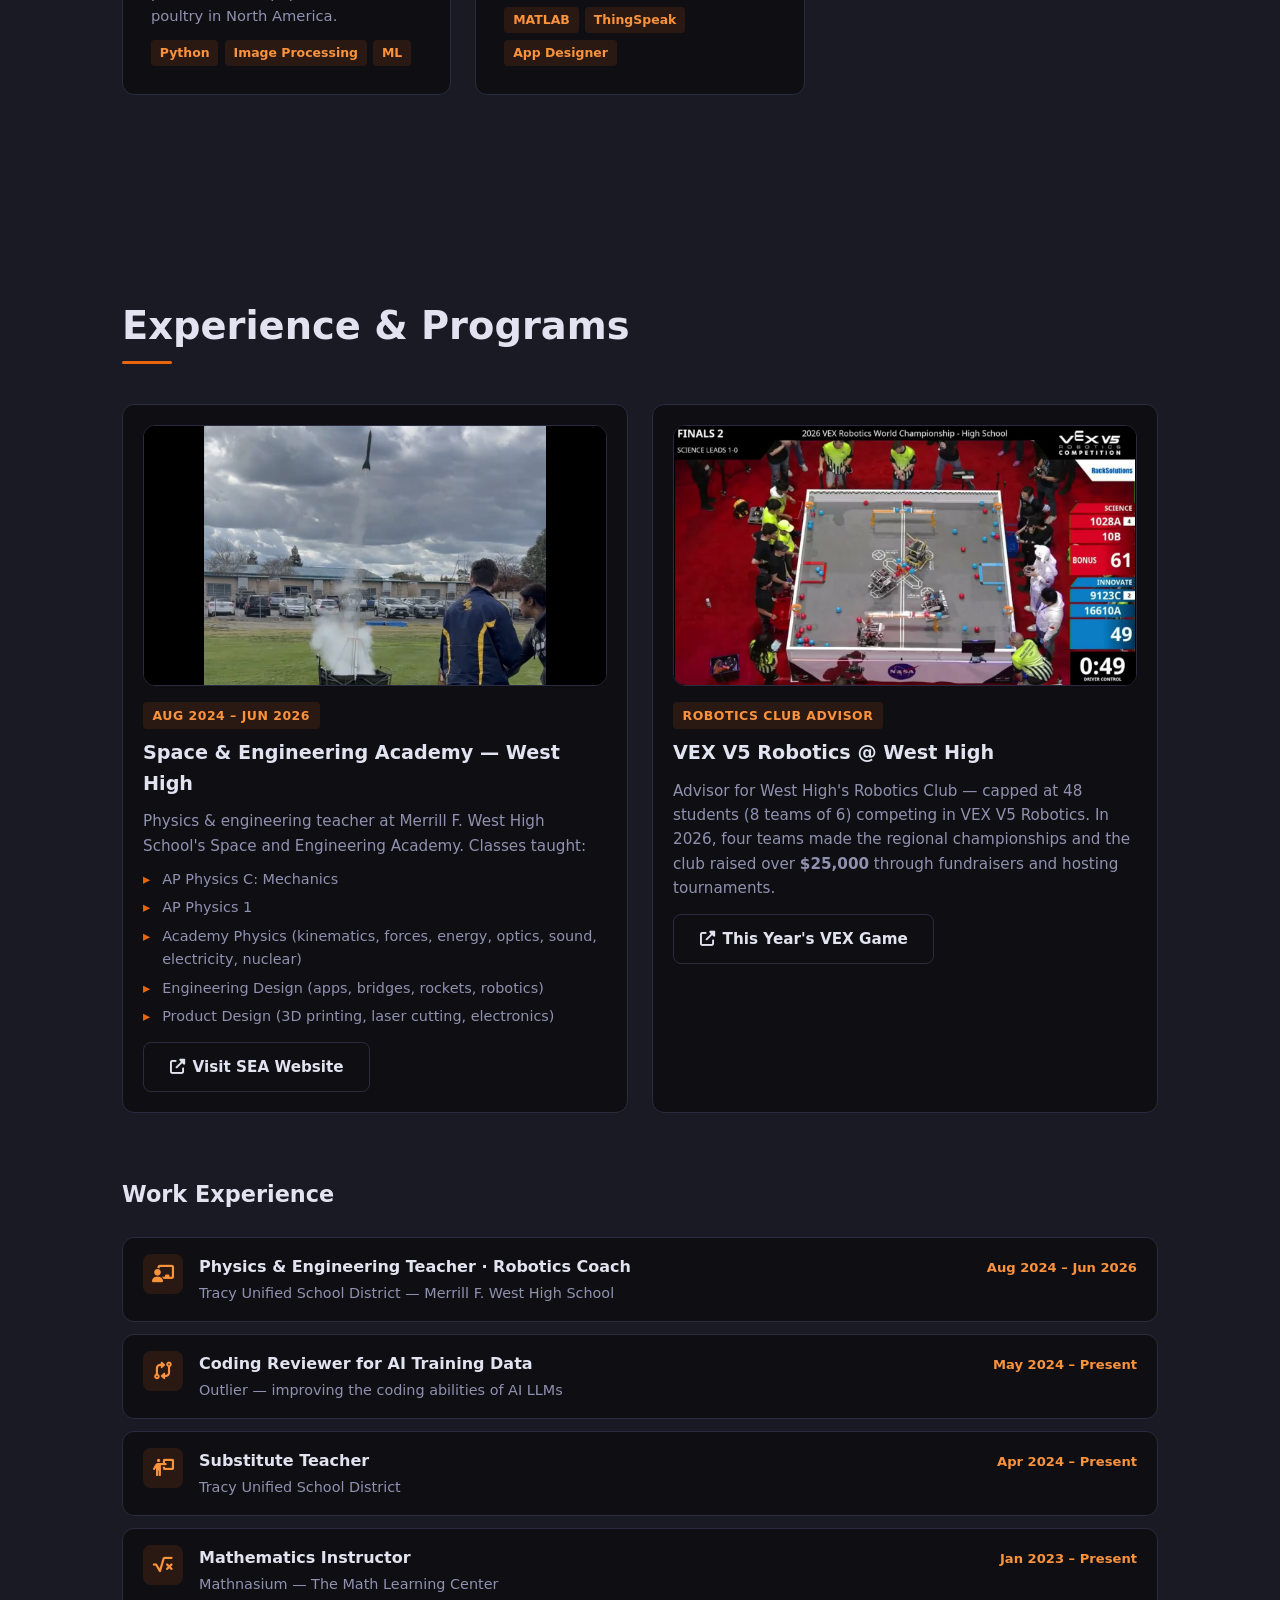
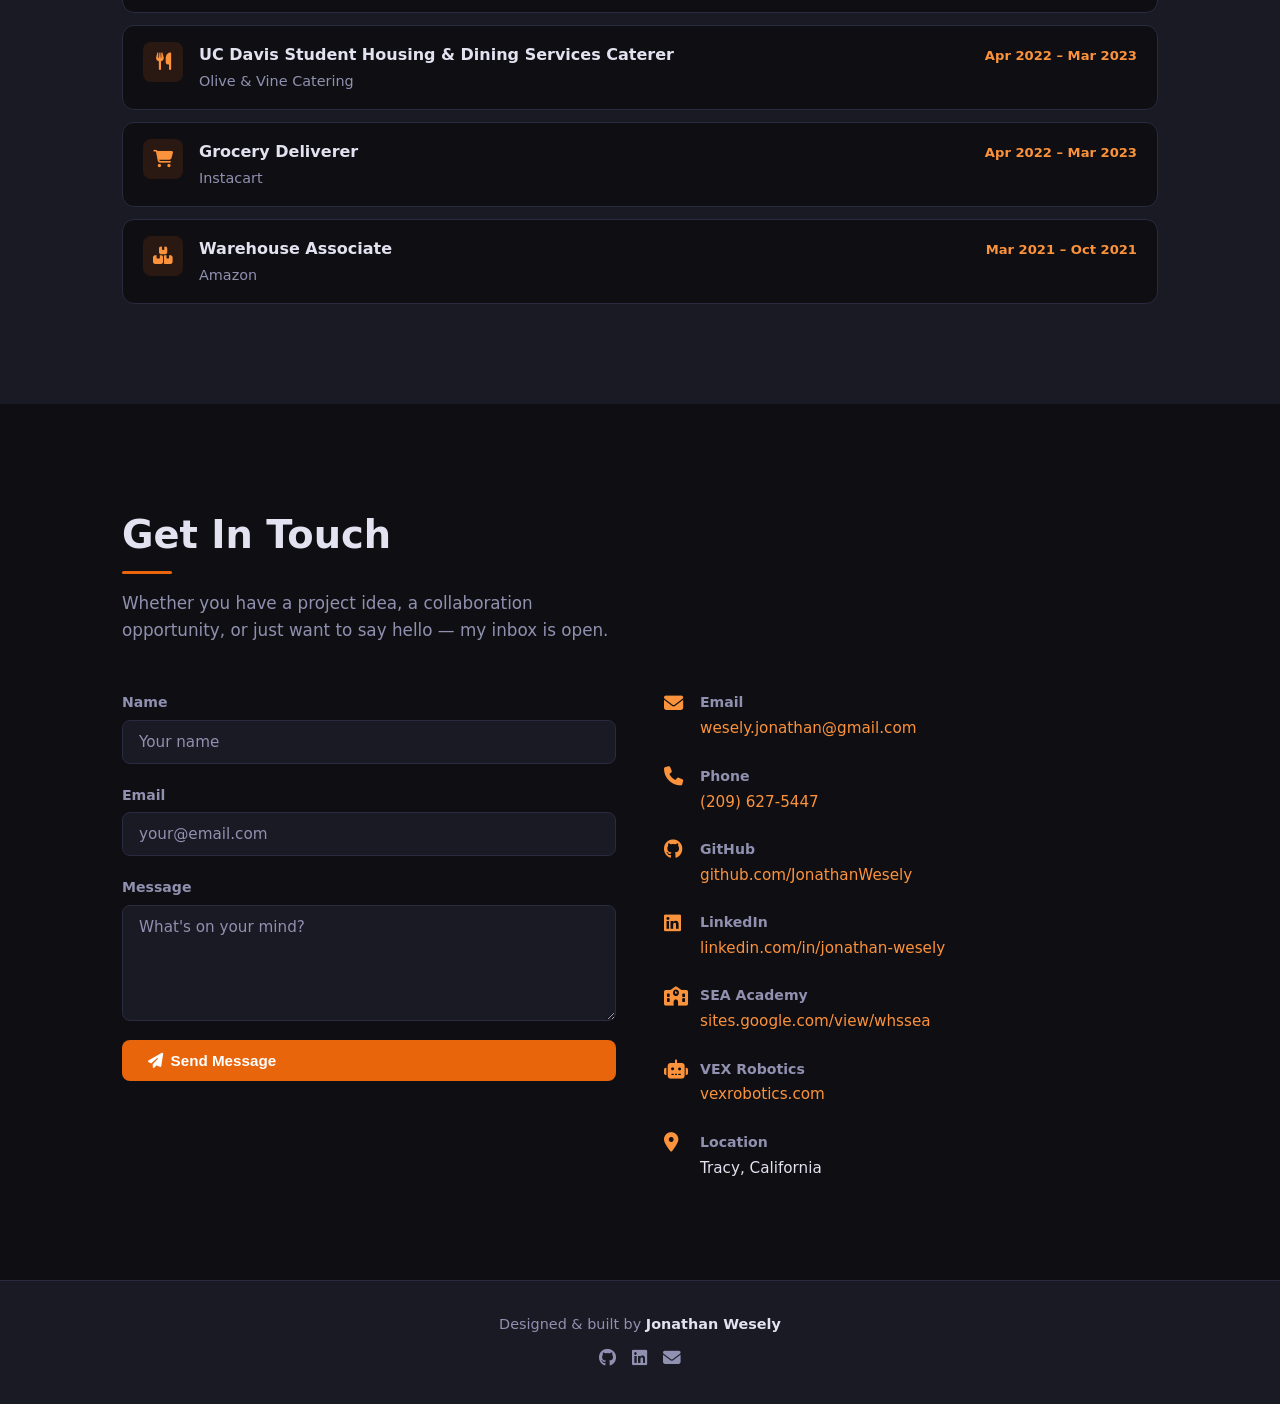
==== commit 68ca8a8c: "updating resume site with projects" ====
--- a/index.html
+++ b/index.html
@@ -261,71 +261,137 @@
         </div>
         <div class="projects-grid">
 
-          <article class="project-card project-card-featured" data-category="gamedev">
-            <div class="project-media">
-              <img class="project-image" src="media/castle-wars.jpeg" alt="Castle Wars FPS screenshot" />
-              <div class="project-media-placeholder">
-                <i class="fa-solid fa-image"></i>
-                <span>Castle Wars screenshot coming soon — drop <code>media/castle-wars.jpeg</code> here</span>
-              </div>
-            </div>
-            <div class="project-body">
-              <div class="project-header">
-                <i class="fa-solid fa-shield-halved project-icon"></i>
-                <div class="project-links">
-                  <a href="https://github.com/JonathanWesely" target="_blank" rel="noopener" aria-label="GitHub"><i class="fa-brands fa-github"></i></a>
+          <!-- SIEGEBOUND — 2x2 gallery card -->
+          <article class="project-card project-card-gallery" data-category="gamedev">
+            <div class="gallery-grid">
+              <div class="gallery-text">
+                <div class="project-header">
+                  <i class="fa-solid fa-chess-rook project-icon"></i>
+                  <div class="project-links">
+                    <a href="https://github.com/JonathanWesely" target="_blank" rel="noopener" aria-label="GitHub"><i class="fa-brands fa-github"></i></a>
+                  </div>
                 </div>
-              </div>
-              <h3>FPS Castle Attack &amp; Defense — Unreal Engine 5</h3>
-              <p>
-                A 1-on-1 immersive FPS card-strategy game inspired by Clash Royale.
-                Players control a movable character fighting alongside generated
-                armies and defenses, with shifting perspectives and detailed graphics.
-              </p>
-              <div class="project-tags">
-                <span>Unreal Engine 5</span><span>Blender</span><span>C++</span>
-              </div>
-            </div>
-          </article>
-
-          <article class="project-card" data-category="mobile">
-            <div class="project-header">
-              <i class="fa-solid fa-golf-ball-tee project-icon"></i>
-              <div class="project-links">
-                <a href="https://github.com/JonathanWesely" target="_blank" rel="noopener" aria-label="GitHub"><i class="fa-brands fa-github"></i></a>
-              </div>
-            </div>
-            <h3>AR Golf Swing Analyzer</h3>
-            <p>
-              An open-source swing tracking system: a ~10&nbsp;g solderless
-              grip-mounted sensor (Arduino Nicla Sense ME + wide-range IMU)
-              streams swings over a custom BLE protocol to a Flutter app that
-              computes club speed, face angle, and club path — validated to
-              ~0.15% speed error — with an AR heads-up display targeted for
-              Snap Spectacles.
-            </p>
-            <div class="project-tags">
-              <span>Flutter</span><span>Arduino</span><span>BLE</span><span>Sensor Fusion</span>
-            </div>
-          </article>
-
-          <article class="project-card" data-category="mobile">
-            <div class="project-header">
-              <i class="fa-solid fa-mobile-screen-button project-icon"></i>
-              <div class="project-links">
-                <a href="https://github.com/JonathanWesely" target="_blank" rel="noopener" aria-label="GitHub"><i class="fa-brands fa-github"></i></a>
-              </div>
-            </div>
-            <h3>Pokémon Champions Battle Companion</h3>
-            <p>
-              A real-time battle-intelligence app for <em>Pokémon Champions</em>:
-              snap a photo of the battle screen and an LLM-based recognizer
-              identifies every Pokémon on the field, while a prediction engine
-              surfaces likely enemy movesets, items, and stat ranges from
-              competitive usage data — with speed-tier comparisons at a glance.
-            </p>
-            <div class="project-tags">
-              <span>Flutter</span><span>SQLite</span><span>LLM Vision</span><span>Dart</span>
+                <h3>SiegeBound — Real-Time Card Battler in Unreal Engine 5</h3>
+                <p>
+                  A 1-on-1 real-time 3D card battler: each player commands a hero on
+                  the battlefield in third person while playing unit, tower, and spell
+                  cards (footmen, cavalry, watch towers, fog) from a 50-card deck
+                  against a live gold economy, racing to break through the enemy's
+                  castle. The game is my capstone for ELVTR's <em>Multi-Agent AI for
+                  Game Development</em> course and is built by a multi-agent Claude
+                  Code pipeline I designed: agents work a ticket board against a shared
+                  GDD and conventions, generate 3D assets through Meshy and TRELLIS
+                  pipelines, drive the editor through Unreal and Blender MCP servers,
+                  and review playtest footage automatically. Currently in development.
+                </p>
+                <div class="project-tags">
+                  <span>Unreal Engine 5</span><span>Multi-Agent Claude Code</span>
+                  <span>Unreal MCP</span><span>Blender MCP</span><span>Meshy / TRELLIS</span>
+                </div>
+              </div>
+              <a class="gallery-photo" href="media/siegebound-1.jpg" data-caption="Holding the line at the castle gate — footmen, cavalry, and the player's hero knight">
+                <img class="gallery-bg" src="media/siegebound-1.jpg" alt="" aria-hidden="true" loading="lazy" />
+                <img class="gallery-img" src="media/siegebound-1.jpg" alt="SiegeBound: melee at the castle gate with footmen, cavalry, and the hero knight" loading="lazy" />
+                <span class="gallery-caption">Holding the line at the castle gate — footmen, cavalry, and the player's hero knight</span>
+              </a>
+              <a class="gallery-photo" href="media/siegebound-2.jpg" data-caption="Pushing across the battlefield toward the enemy castle, with the 6-card hand and gold economy on the HUD">
+                <img class="gallery-bg" src="media/siegebound-2.jpg" alt="" aria-hidden="true" loading="lazy" />
+                <img class="gallery-img" src="media/siegebound-2.jpg" alt="SiegeBound: the hero and an archer advancing across the battlefield toward the enemy castle" loading="lazy" />
+                <span class="gallery-caption">Pushing across the battlefield toward the enemy castle, with the 6-card hand and gold economy on the HUD</span>
+              </a>
+              <a class="gallery-photo" href="media/siegebound-3.jpg" data-caption="A Fog card in effect mid-battle, hiding the fight from the defenders">
+                <img class="gallery-bg" src="media/siegebound-3.jpg" alt="" aria-hidden="true" loading="lazy" />
+                <img class="gallery-img" src="media/siegebound-3.jpg" alt="SiegeBound: a fog spell covering the battlefield mid-fight" loading="lazy" />
+                <span class="gallery-caption">A Fog card in effect mid-battle, hiding the fight from the defenders</span>
+              </a>
+            </div>
+          </article>
+
+          <!-- GOLF SWING TRACKER — 2x2 gallery card -->
+          <article class="project-card project-card-gallery" data-category="mobile">
+            <div class="gallery-grid">
+              <div class="gallery-text">
+                <div class="project-header">
+                  <i class="fa-solid fa-golf-ball-tee project-icon"></i>
+                  <div class="project-links">
+                    <a href="https://github.com/JonathanWesely" target="_blank" rel="noopener" aria-label="GitHub"><i class="fa-brands fa-github"></i></a>
+                  </div>
+                </div>
+                <h3>AR Golf Swing Analyzer</h3>
+                <p>
+                  An open-source swing tracking system: a ~10&nbsp;g solderless
+                  grip-mounted sensor (Arduino Nicla Sense ME + wide-range IMU)
+                  streams swings over a custom BLE protocol to a Flutter app that
+                  computes club speed, face angle, and club path — validated to
+                  ~0.15% speed error — with an AR heads-up display targeted for
+                  Snap Spectacles. The sensor rides in a 3D-printed, thumbscrew-adjustable
+                  shaft clamp I designed, and the hand-built hardware now pairs with the
+                  app over Bluetooth LE; live swing capture is the next milestone.
+                </p>
+                <div class="project-tags">
+                  <span>Flutter</span><span>Arduino</span><span>BLE</span><span>Sensor Fusion</span><span>3D Printing</span>
+                </div>
+              </div>
+              <a class="gallery-photo" href="media/golf-1.jpg" data-caption="Flutter app — live club speed, face angle, and swing-path readout (simulated-sensor mode)">
+                <img class="gallery-bg" src="media/golf-1.jpg" alt="" aria-hidden="true" loading="lazy" />
+                <img class="gallery-img" src="media/golf-1.jpg" alt="Golf Swing Tracker app showing club speed, face angle, and swing path" loading="lazy" />
+                <span class="gallery-caption">Flutter app — live club speed, face angle, and swing-path readout (simulated-sensor mode)</span>
+              </a>
+              <a class="gallery-photo" href="media/golf-2.jpg" data-caption="3D-printed shaft clamp for the sensor — four thumbscrews tighten the split collar around the club">
+                <img class="gallery-bg" src="media/golf-2.jpg" alt="" aria-hidden="true" loading="lazy" />
+                <img class="gallery-img" src="media/golf-2.jpg" alt="3D-printed white shaft clamp with four black thumbscrews on a table" loading="lazy" />
+                <span class="gallery-caption">3D-printed shaft clamp for the sensor — four thumbscrews tighten the split collar around the club</span>
+              </a>
+              <a class="gallery-photo" href="media/golf-3.jpg" data-caption="The clamp fitted on a club shaft, ready for the sensor bundle">
+                <img class="gallery-bg" src="media/golf-3.jpg" alt="" aria-hidden="true" loading="lazy" />
+                <img class="gallery-img" src="media/golf-3.jpg" alt="The 3D-printed clamp mounted on a golf club shaft" loading="lazy" />
+                <span class="gallery-caption">The clamp fitted on a club shaft, ready for the sensor bundle</span>
+              </a>
+            </div>
+          </article>
+
+          <!-- POKEMON STRATEGY APP — 2x2 gallery card -->
+          <article class="project-card project-card-gallery" data-category="mobile">
+            <div class="gallery-grid">
+              <div class="gallery-text">
+                <div class="project-header">
+                  <i class="fa-solid fa-mobile-screen-button project-icon"></i>
+                  <div class="project-links">
+                    <a href="https://github.com/JonathanWesely" target="_blank" rel="noopener" aria-label="GitHub"><i class="fa-brands fa-github"></i></a>
+                  </div>
+                </div>
+                <h3>Pokémon Champions Battle Companion</h3>
+                <p>
+                  A real-time battle-intelligence app for <em>Pokémon Champions</em>.
+                  A camera rig clipped to the Switch (or the phone's own camera) feeds the
+                  battle screen to the app: an on-device sprite classifier identifies every
+                  Pokémon in team preview, and in-match OCR reads names and moves to track
+                  confirmed vs. predicted builds. A speed check ranks the field, the battle
+                  view tracks terrain, weather, Trick Room, and turn order, and a
+                  per-regulation team builder with full stat, matchup, ability, and move
+                  cards can import a team straight from the game's team-display screens.
+                  Ships to iPhone through Codemagic cloud builds and TestFlight.
+                </p>
+                <div class="project-tags">
+                  <span>Flutter</span><span>Dart</span><span>On-Device Classifier</span>
+                  <span>OCR</span><span>SQLite</span><span>Supabase</span>
+                </div>
+              </div>
+              <a class="gallery-photo" href="media/pokemon-1.jpg" data-caption="Battle view — speed check, field conditions, and predicted vs. confirmed picks for a Reg M-C doubles match">
+                <img class="gallery-bg" src="media/pokemon-1.jpg" alt="" aria-hidden="true" loading="lazy" />
+                <img class="gallery-img" src="media/pokemon-1.jpg" alt="Battle tab showing a speed check and an arena view with both teams and Grassy Terrain" loading="lazy" />
+                <span class="gallery-caption">Battle view — speed check, field conditions, and predicted vs. confirmed picks for a Reg M-C doubles match</span>
+              </a>
+              <a class="gallery-photo" href="media/pokemon-2.jpg" data-caption="Saved teams for the current Champions regulation">
+                <img class="gallery-bg" src="media/pokemon-2.jpg" alt="" aria-hidden="true" loading="lazy" />
+                <img class="gallery-img" src="media/pokemon-2.jpg" alt="Team list screen with four saved teams" loading="lazy" />
+                <span class="gallery-caption">Saved teams for the current Champions regulation</span>
+              </a>
+              <a class="gallery-photo" href="media/pokemon-3.jpg" data-caption="Pokémon card — Champions base stats, type matchups, abilities, and learnable moves">
+                <img class="gallery-bg" src="media/pokemon-3.jpg" alt="" aria-hidden="true" loading="lazy" />
+                <img class="gallery-img" src="media/pokemon-3.jpg" alt="Charizard detail card with base stats, weaknesses, abilities, and moves" loading="lazy" />
+                <span class="gallery-caption">Pokémon card — Champions base stats, type matchups, abilities, and learnable moves</span>
+              </a>
             </div>
           </article>
 
@@ -666,6 +732,17 @@
       </p>
     </footer>
 
+    <!-- LIGHTBOX (project gallery photos) -->
+    <div class="lightbox" id="lightbox" role="dialog" aria-modal="true" aria-label="Project photo">
+      <button class="lightbox-close" aria-label="Close"><i class="fa-solid fa-xmark"></i></button>
+      <button class="lightbox-nav lightbox-prev" aria-label="Previous photo"><i class="fa-solid fa-chevron-left"></i></button>
+      <figure class="lightbox-figure">
+        <img class="lightbox-img" src="" alt="" />
+        <figcaption class="lightbox-caption"></figcaption>
+      </figure>
+      <button class="lightbox-nav lightbox-next" aria-label="Next photo"><i class="fa-solid fa-chevron-right"></i></button>
+    </div>
+
     <script src="script.js"></script>
   </body>
 </html>
--- a/styles.css
+++ b/styles.css
@@ -611,6 +611,157 @@
 }
 @media (max-width: 800px) {
   .project-card-featured { grid-template-columns: 1fr; }
+}
+
+/* ===== PROJECT GALLERY CARDS (2×2: description + 3 photos) ===== */
+.project-card-gallery {
+  grid-column: 1 / -1;
+  padding: 1.25rem;
+  gap: 0;
+}
+.gallery-grid {
+  display: grid;
+  grid-template-columns: repeat(2, minmax(0, 1fr));
+  gap: 1rem;
+}
+.gallery-text {
+  display: flex;
+  flex-direction: column;
+  gap: .75rem;
+  min-width: 0;
+  padding: .75rem .75rem .75rem .5rem;
+}
+.gallery-text h3 { font-size: 1.15rem; }
+.gallery-text p  { flex: 1; }
+
+.gallery-photo {
+  position: relative;
+  display: block;
+  aspect-ratio: 1 / 1;
+  min-height: 0;
+  min-width: 0;
+  border-radius: var(--radius);
+  overflow: hidden;
+  background: var(--bg-card2);
+  border: 1px solid var(--border);
+  cursor: zoom-in;
+  transition: border-color var(--transition), box-shadow var(--transition);
+}
+.gallery-photo:hover,
+.gallery-photo:focus-visible {
+  border-color: var(--accent);
+  box-shadow: 0 6px 24px rgba(0,0,0,.35);
+  outline: none;
+}
+/* Blurred copy of the photo fills the square behind the letterboxed image */
+.gallery-bg {
+  position: absolute;
+  inset: -10%;
+  width: 120%;
+  height: 120%;
+  object-fit: cover;
+  filter: blur(22px) saturate(1.15);
+  opacity: .6;
+  pointer-events: none;
+}
+.gallery-img {
+  position: absolute;
+  inset: 0;
+  width: 100%;
+  height: 100%;
+  object-fit: contain;
+  padding: .35rem;
+  transition: transform .35s ease;
+}
+.gallery-photo:hover .gallery-img { transform: scale(1.03); }
+
+.gallery-caption {
+  position: absolute;
+  left: 0; right: 0; bottom: 0;
+  padding: 2rem .9rem .75rem;
+  background: linear-gradient(to top, rgba(6,6,10,.85) 0%, rgba(6,6,10,.55) 55%, rgba(6,6,10,0) 100%);
+  color: #f3f3f8;
+  font-size: .8rem;
+  line-height: 1.4;
+  opacity: 0;
+  transform: translateY(8px);
+  transition: opacity var(--transition), transform var(--transition);
+  pointer-events: none;
+}
+.gallery-photo:hover .gallery-caption,
+.gallery-photo:focus-visible .gallery-caption {
+  opacity: 1;
+  transform: none;
+}
+@media (hover: none) {
+  .gallery-caption { opacity: 1; transform: none; }
+}
+@media (max-width: 720px) {
+  .gallery-grid { grid-template-columns: 1fr; }
+  .gallery-text { padding: .5rem .25rem 1rem; }
+}
+
+/* ===== LIGHTBOX ===== */
+.lightbox {
+  position: fixed;
+  inset: 0;
+  z-index: 3000;
+  display: none;
+  align-items: center;
+  justify-content: center;
+  padding: 3.5rem 4.5rem;
+  background: rgba(6,6,10,.94);
+  backdrop-filter: blur(6px);
+}
+.lightbox.open { display: flex; }
+.lightbox-figure {
+  display: flex;
+  flex-direction: column;
+  align-items: center;
+  gap: .9rem;
+  max-width: 100%;
+  max-height: 100%;
+  margin: 0;
+}
+.lightbox-img {
+  max-width: 100%;
+  max-height: calc(100vh - 9rem);
+  object-fit: contain;
+  border-radius: 8px;
+  box-shadow: 0 24px 80px rgba(0,0,0,.6);
+}
+.lightbox-caption {
+  color: #d8d8e6;
+  font-size: .92rem;
+  text-align: center;
+  max-width: 60ch;
+}
+.lightbox-close,
+.lightbox-nav {
+  position: absolute;
+  background: rgba(255,255,255,.08);
+  border: 1px solid rgba(255,255,255,.18);
+  color: #fff;
+  width: 44px; height: 44px;
+  border-radius: 50%;
+  cursor: pointer;
+  display: flex;
+  align-items: center;
+  justify-content: center;
+  font-size: 1.1rem;
+  transition: background var(--transition), border-color var(--transition);
+}
+.lightbox-close:hover,
+.lightbox-nav:hover { background: rgba(232,101,12,.35); border-color: var(--accent); }
+.lightbox-close { top: 1rem; right: 1rem; }
+.lightbox-prev  { left: 1rem; top: 50%; transform: translateY(-50%); }
+.lightbox-next  { right: 1rem; top: 50%; transform: translateY(-50%); }
+@media (max-width: 720px) {
+  .lightbox { padding: 4rem 1rem 3rem; }
+  .lightbox-nav { width: 38px; height: 38px; top: auto; bottom: .75rem; transform: none; }
+  .lightbox-prev { left: 1rem; }
+  .lightbox-next { right: 1rem; }
+  .lightbox-img { max-height: calc(100vh - 11rem); }
 }
 
 /* ===== EDUCATION TIMELINE ===== */
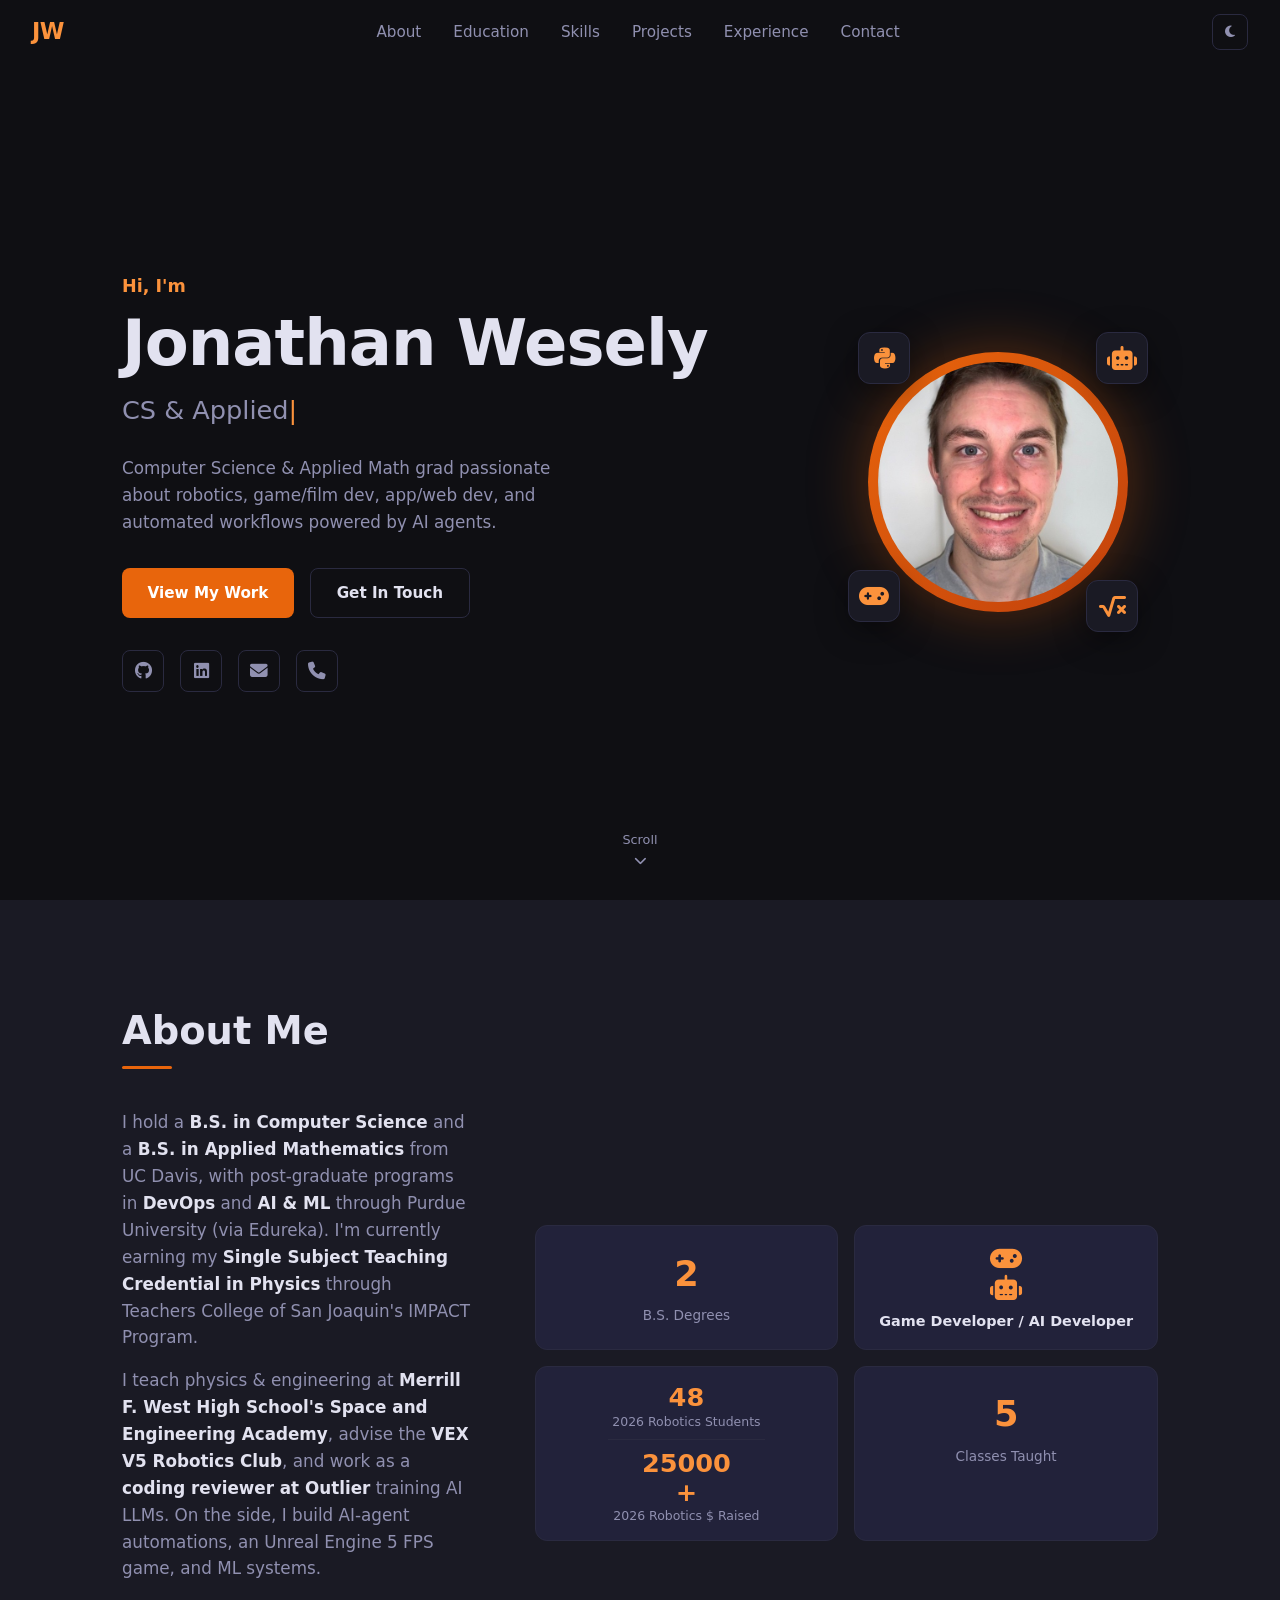
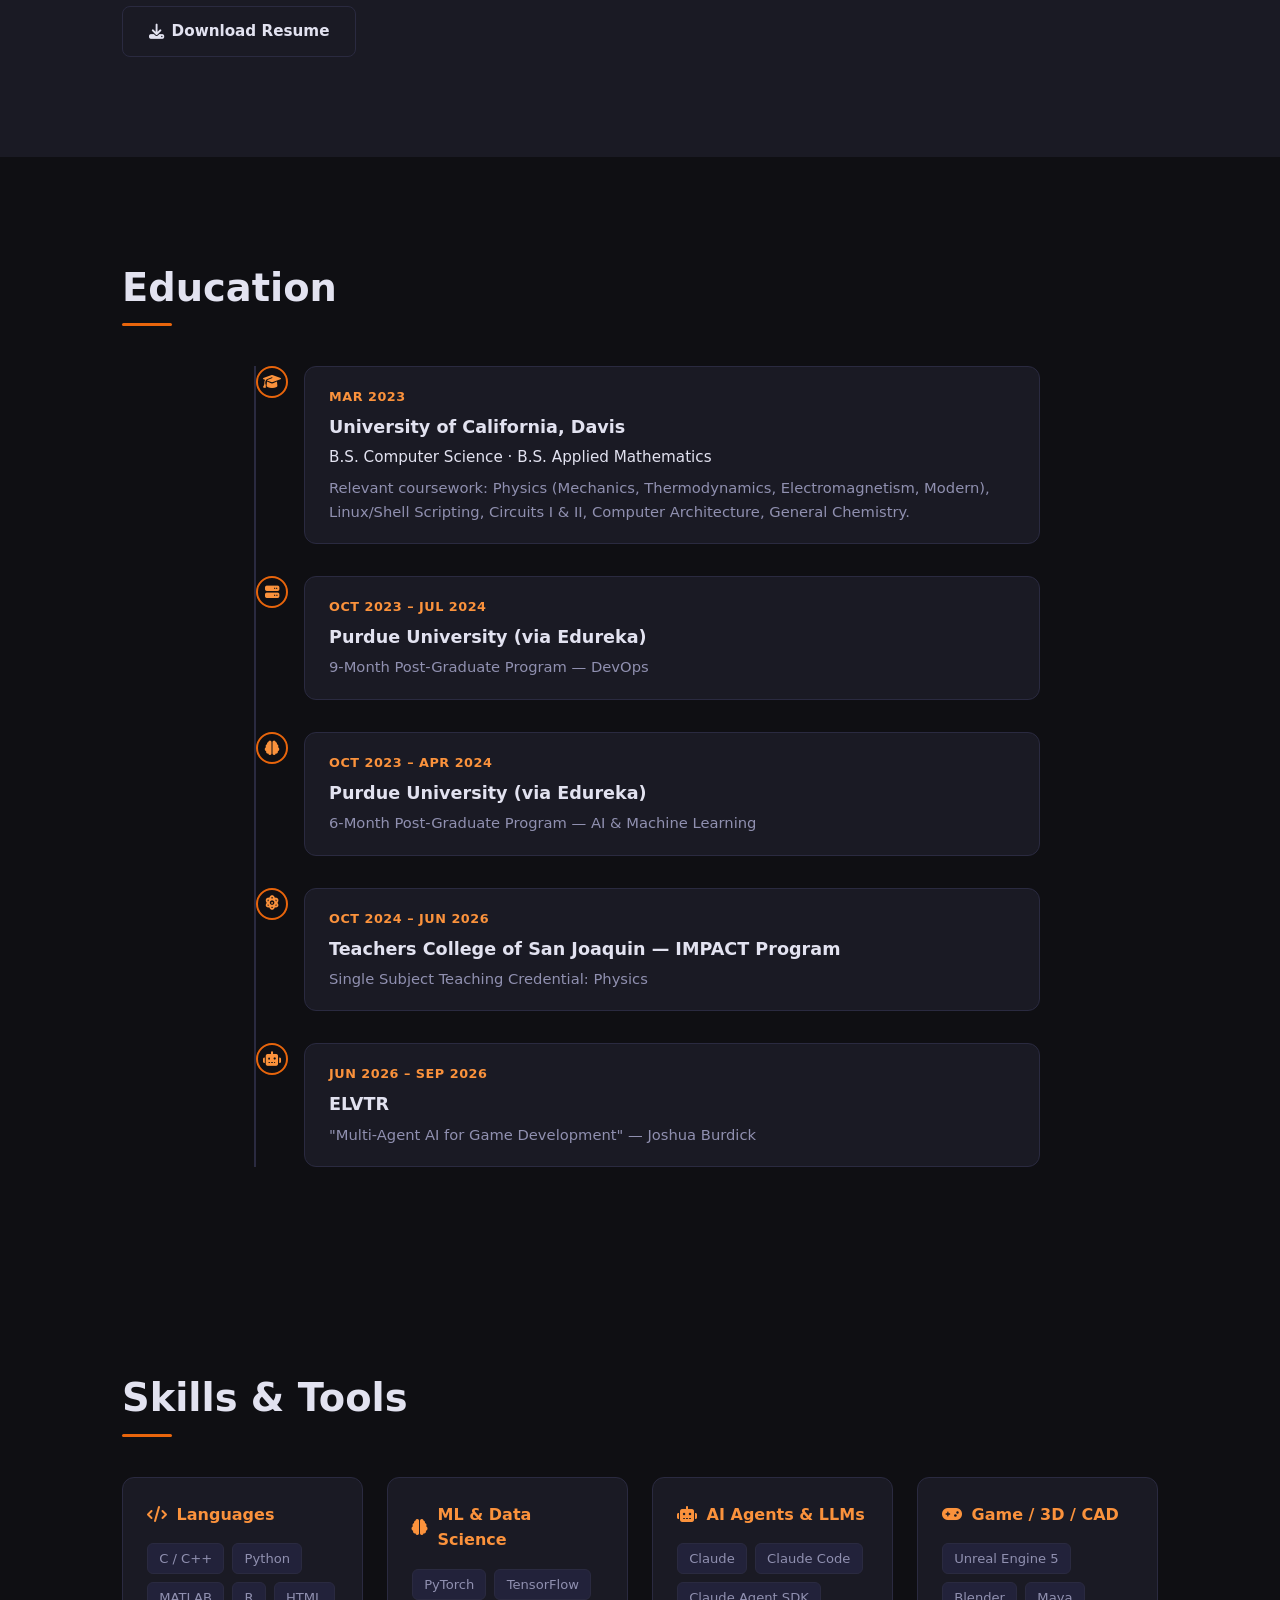
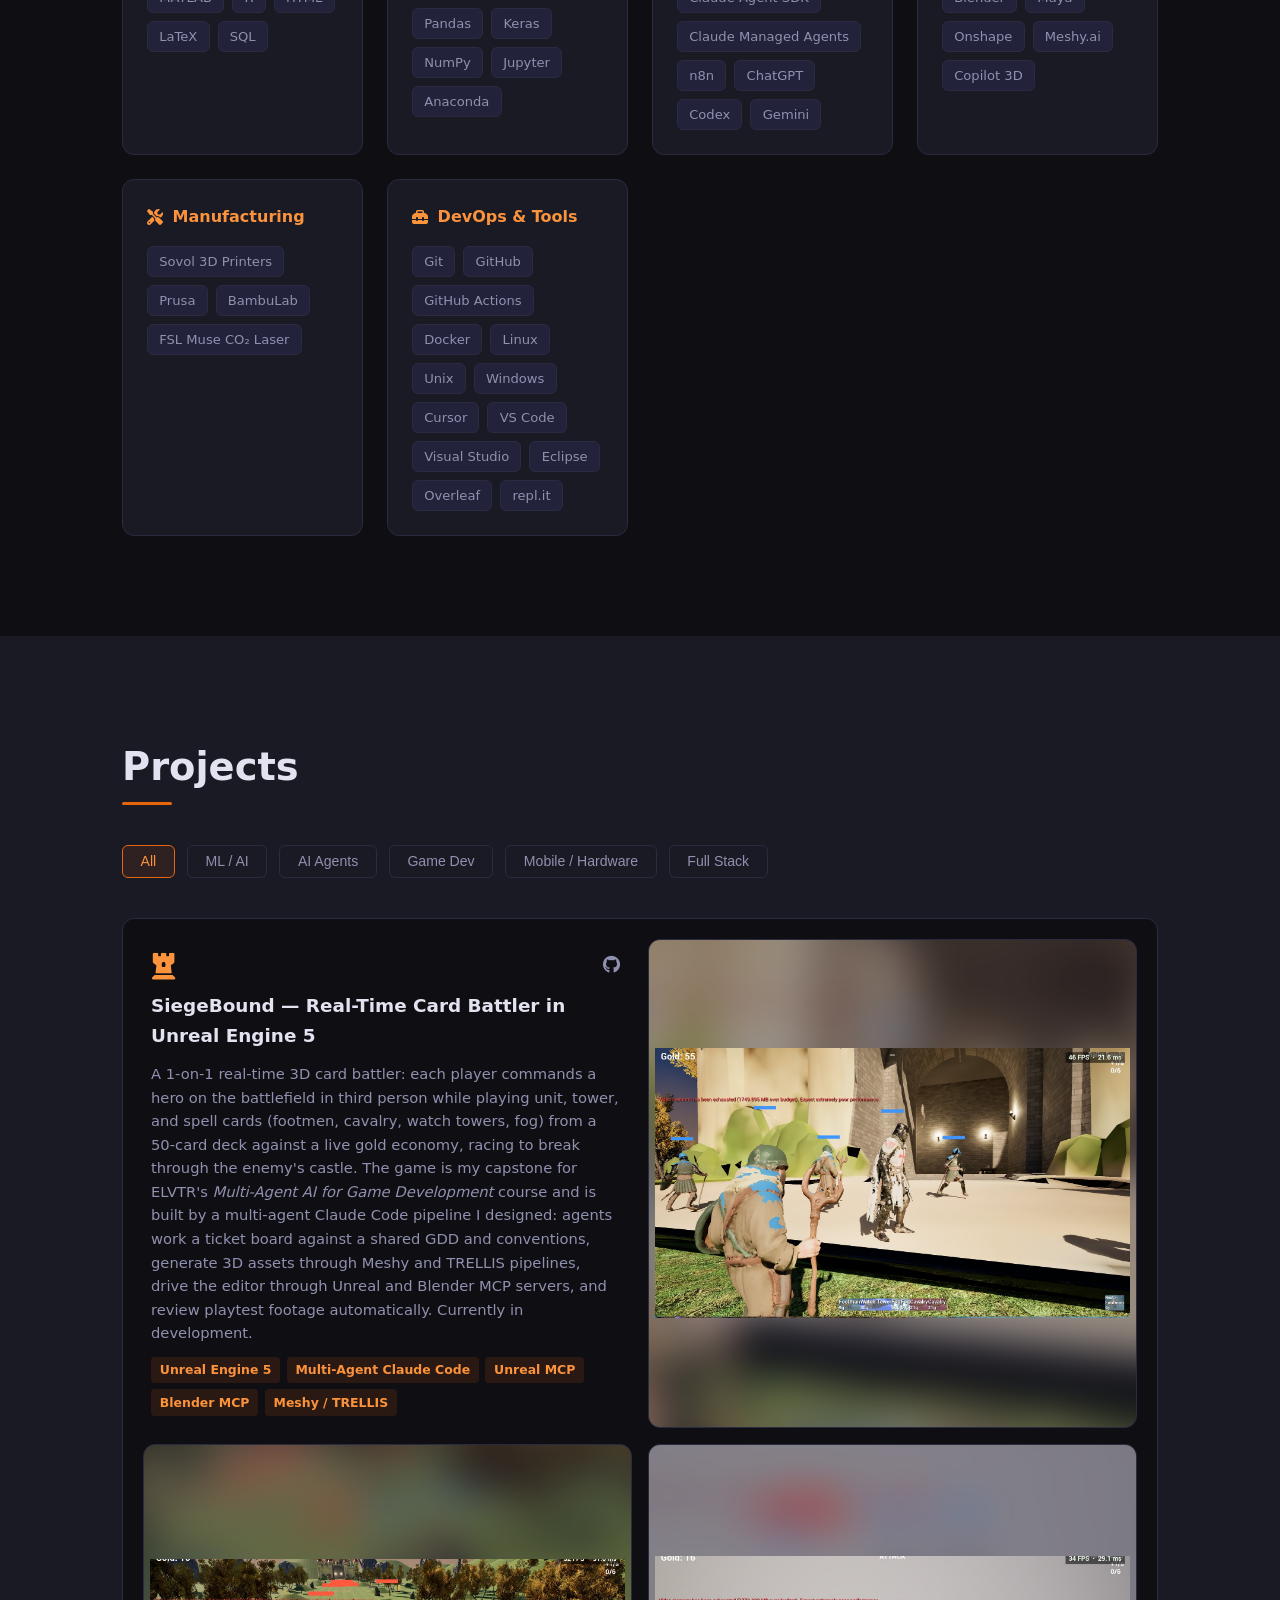
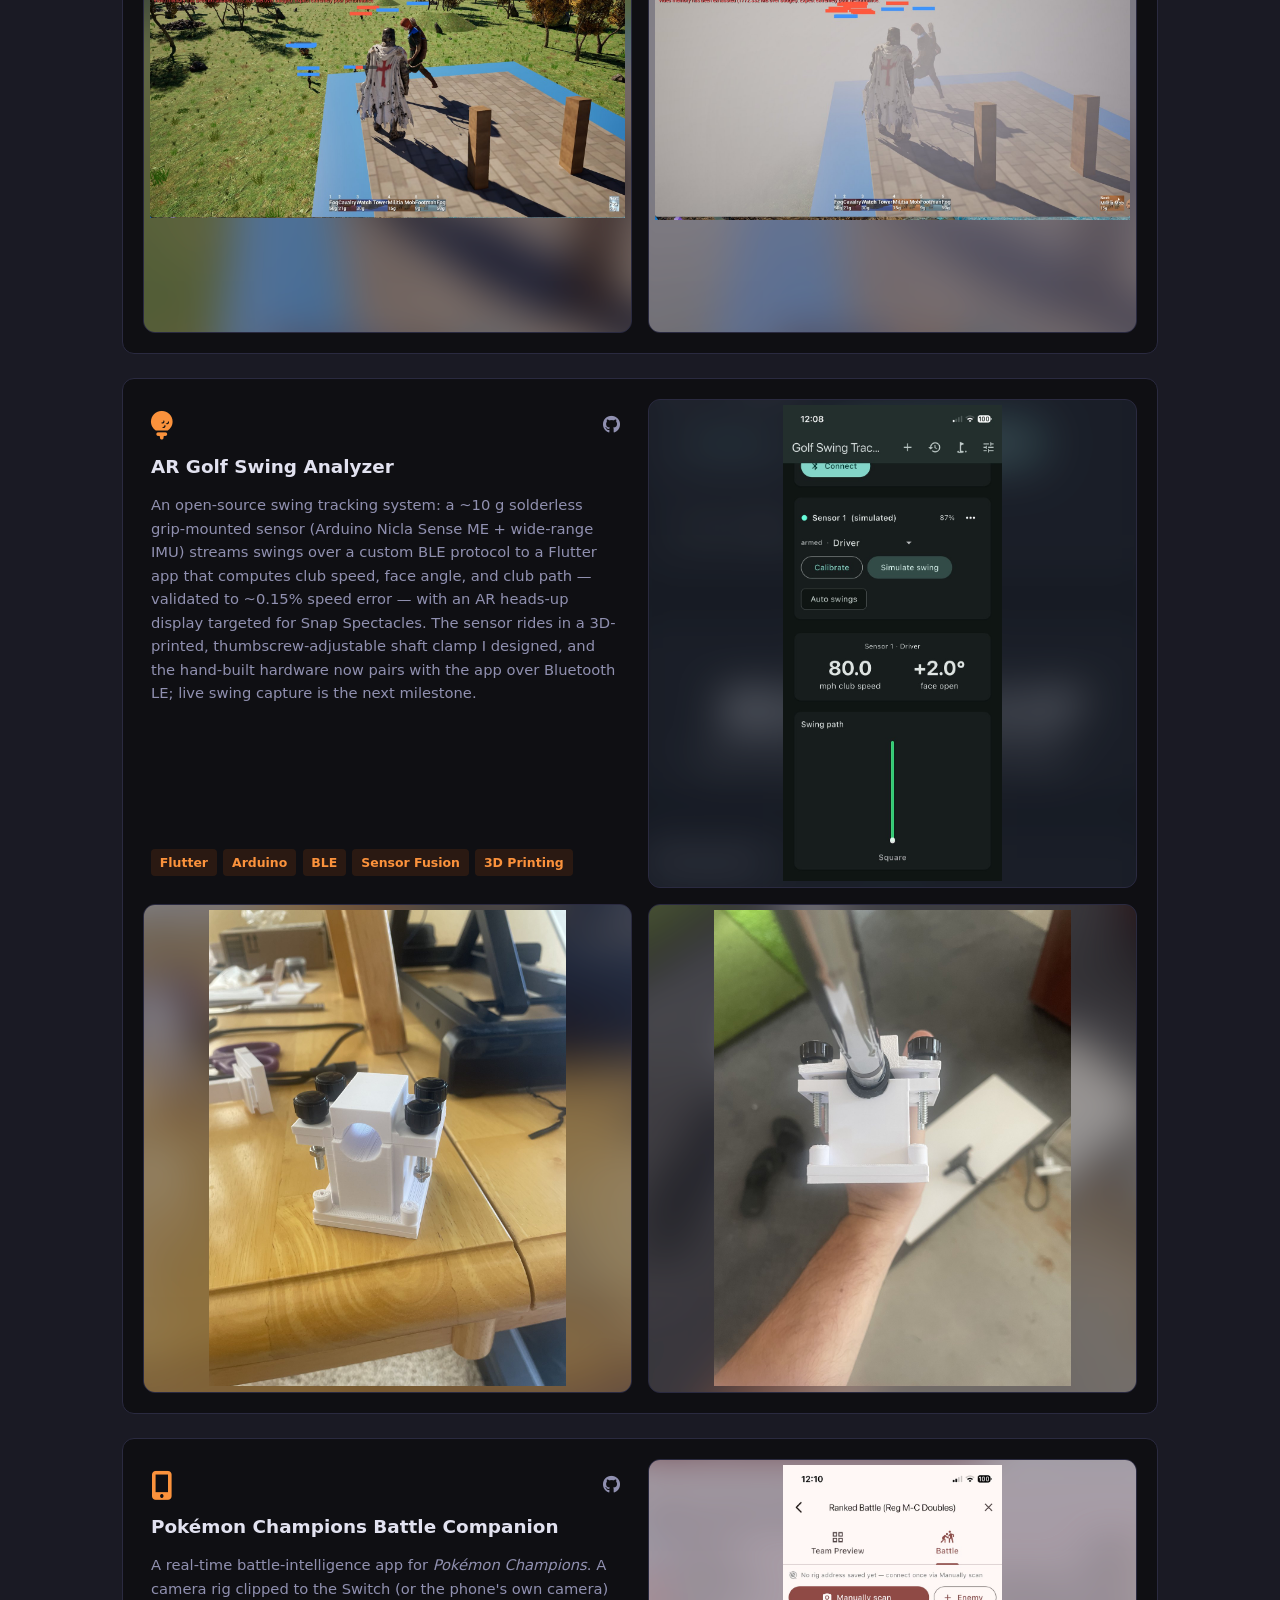
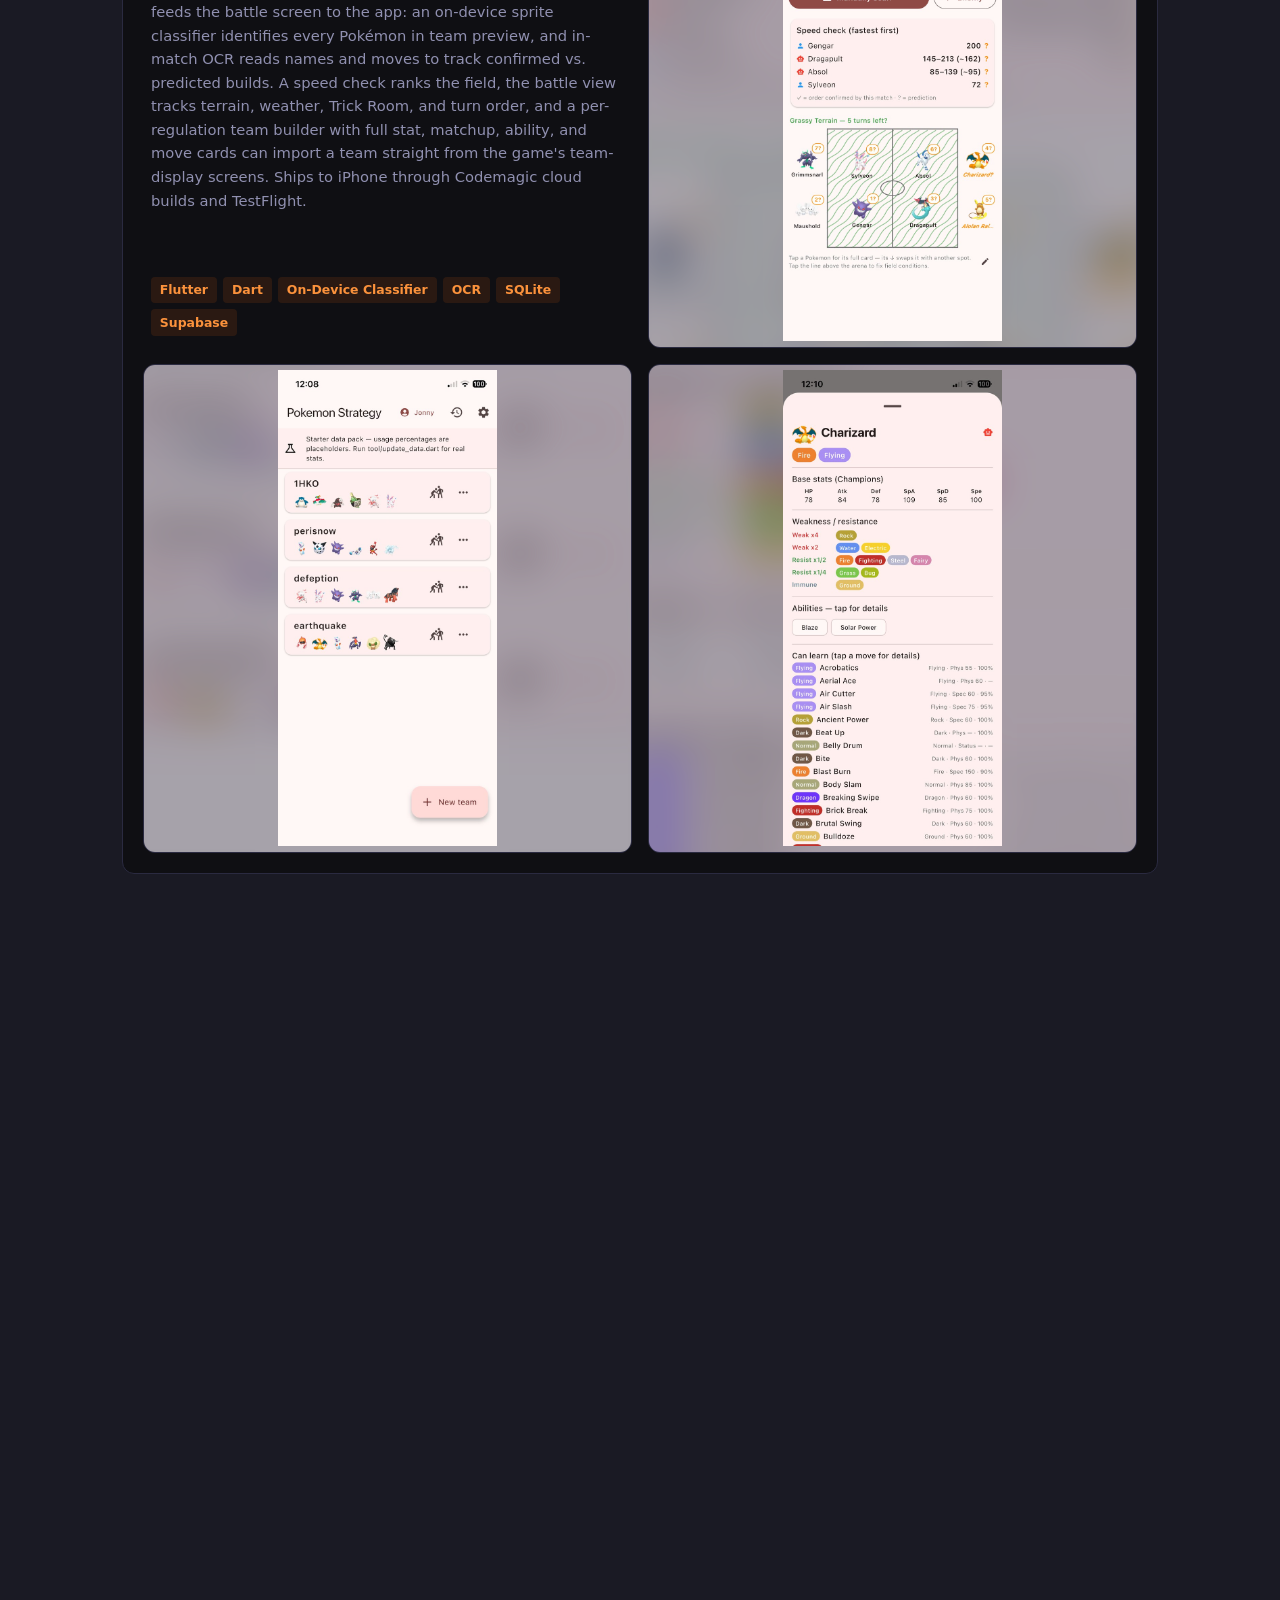
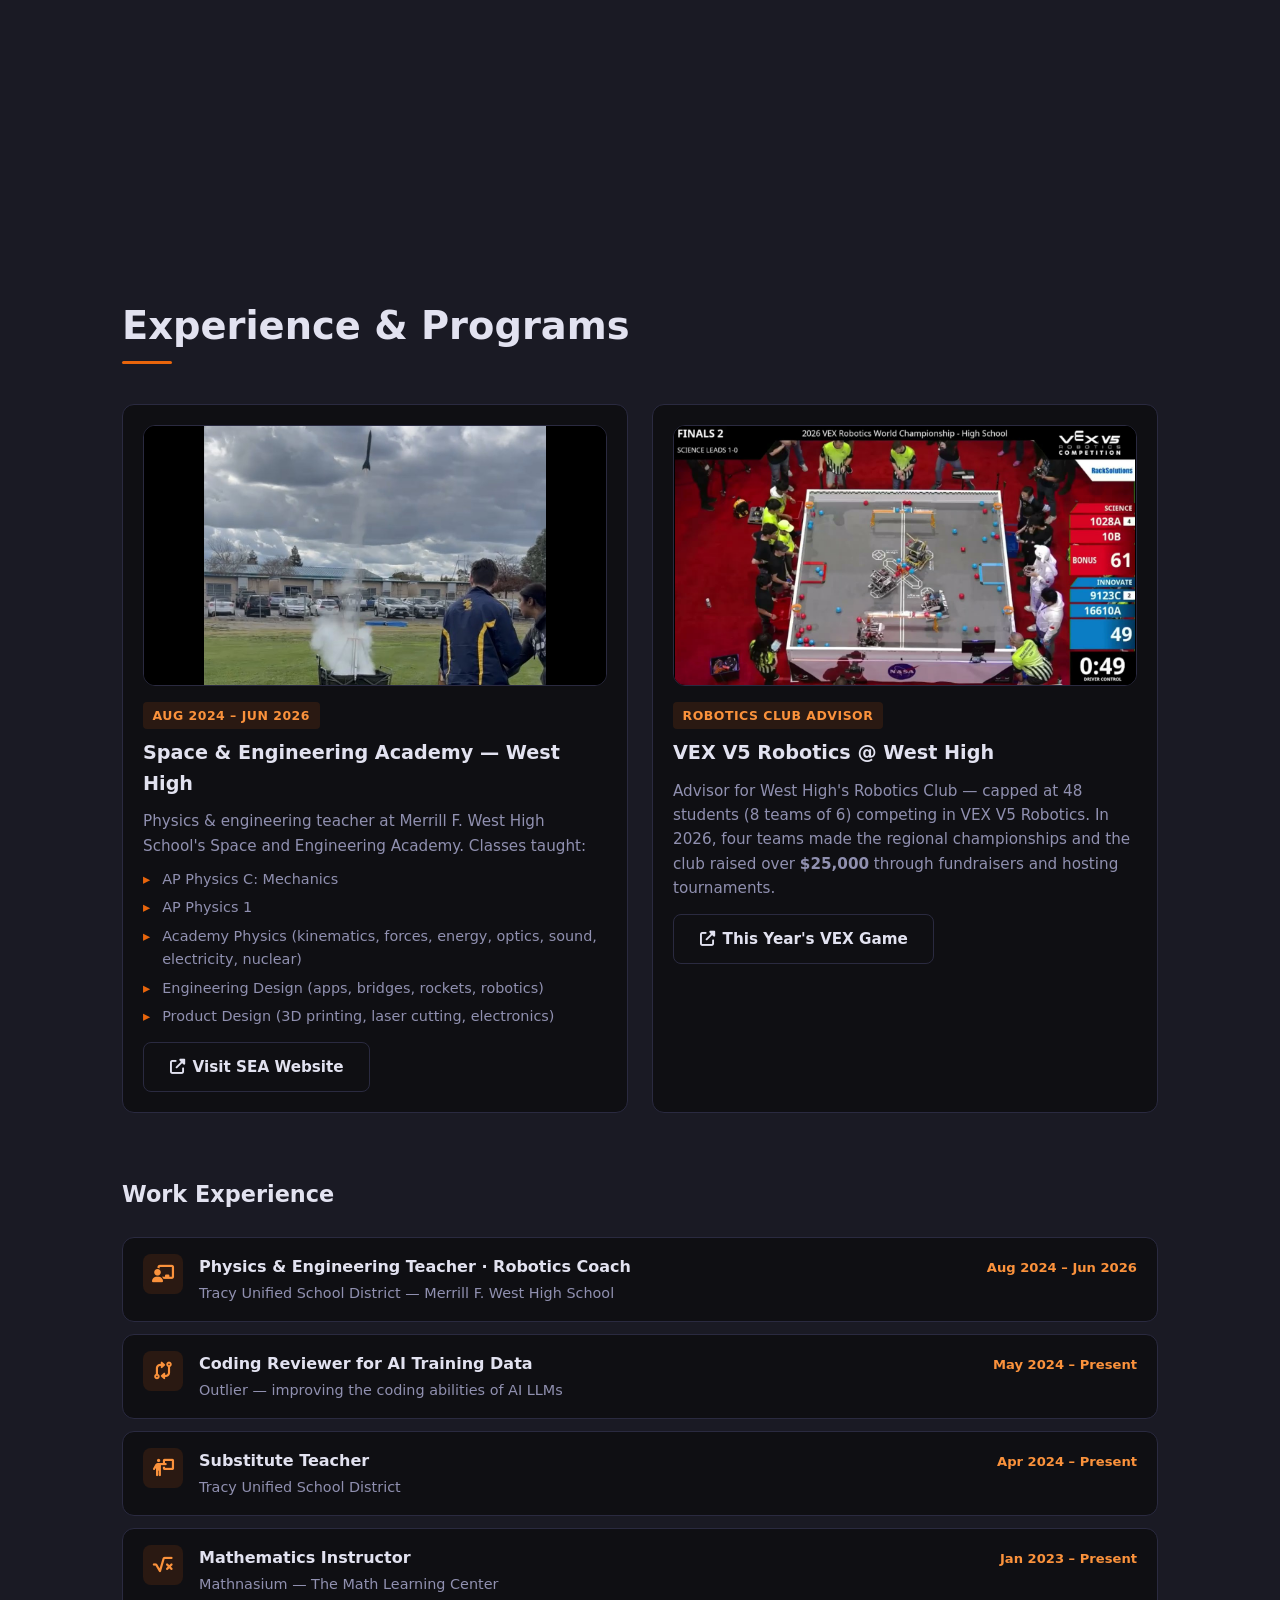
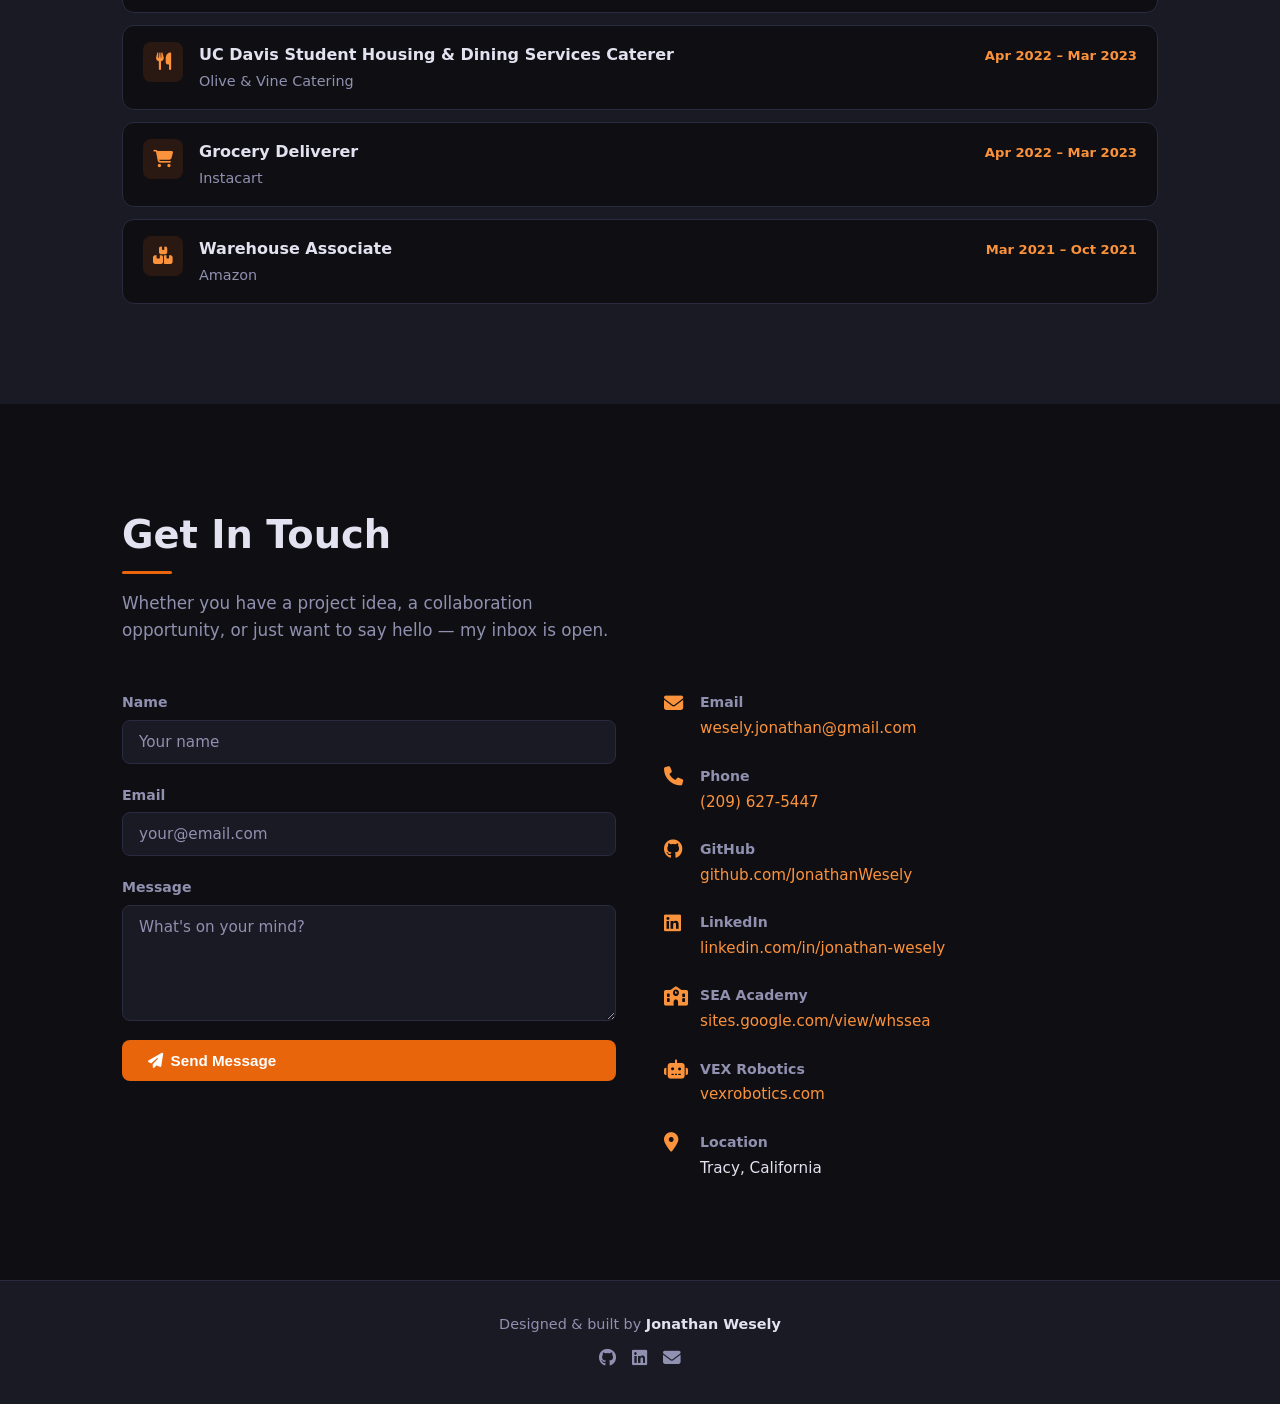
==== commit 5fd30a5b: "updated link to resume download" ====
--- a/index.html
+++ b/index.html
@@ -99,7 +99,7 @@
               LLMs. On the side, I build AI-agent automations, an Unreal Engine 5
               FPS game, and ML systems.
             </p>
-            <a href="JonathanWesely_Resume.pdf" class="btn btn-outline" download>
+            <a href="JonathanWesely_Resume.pdf?v=2026-07" class="btn btn-outline" download="JonathanWesely_Resume.pdf">
               <i class="fa-solid fa-download"></i> Download Resume
             </a>
           </div>
